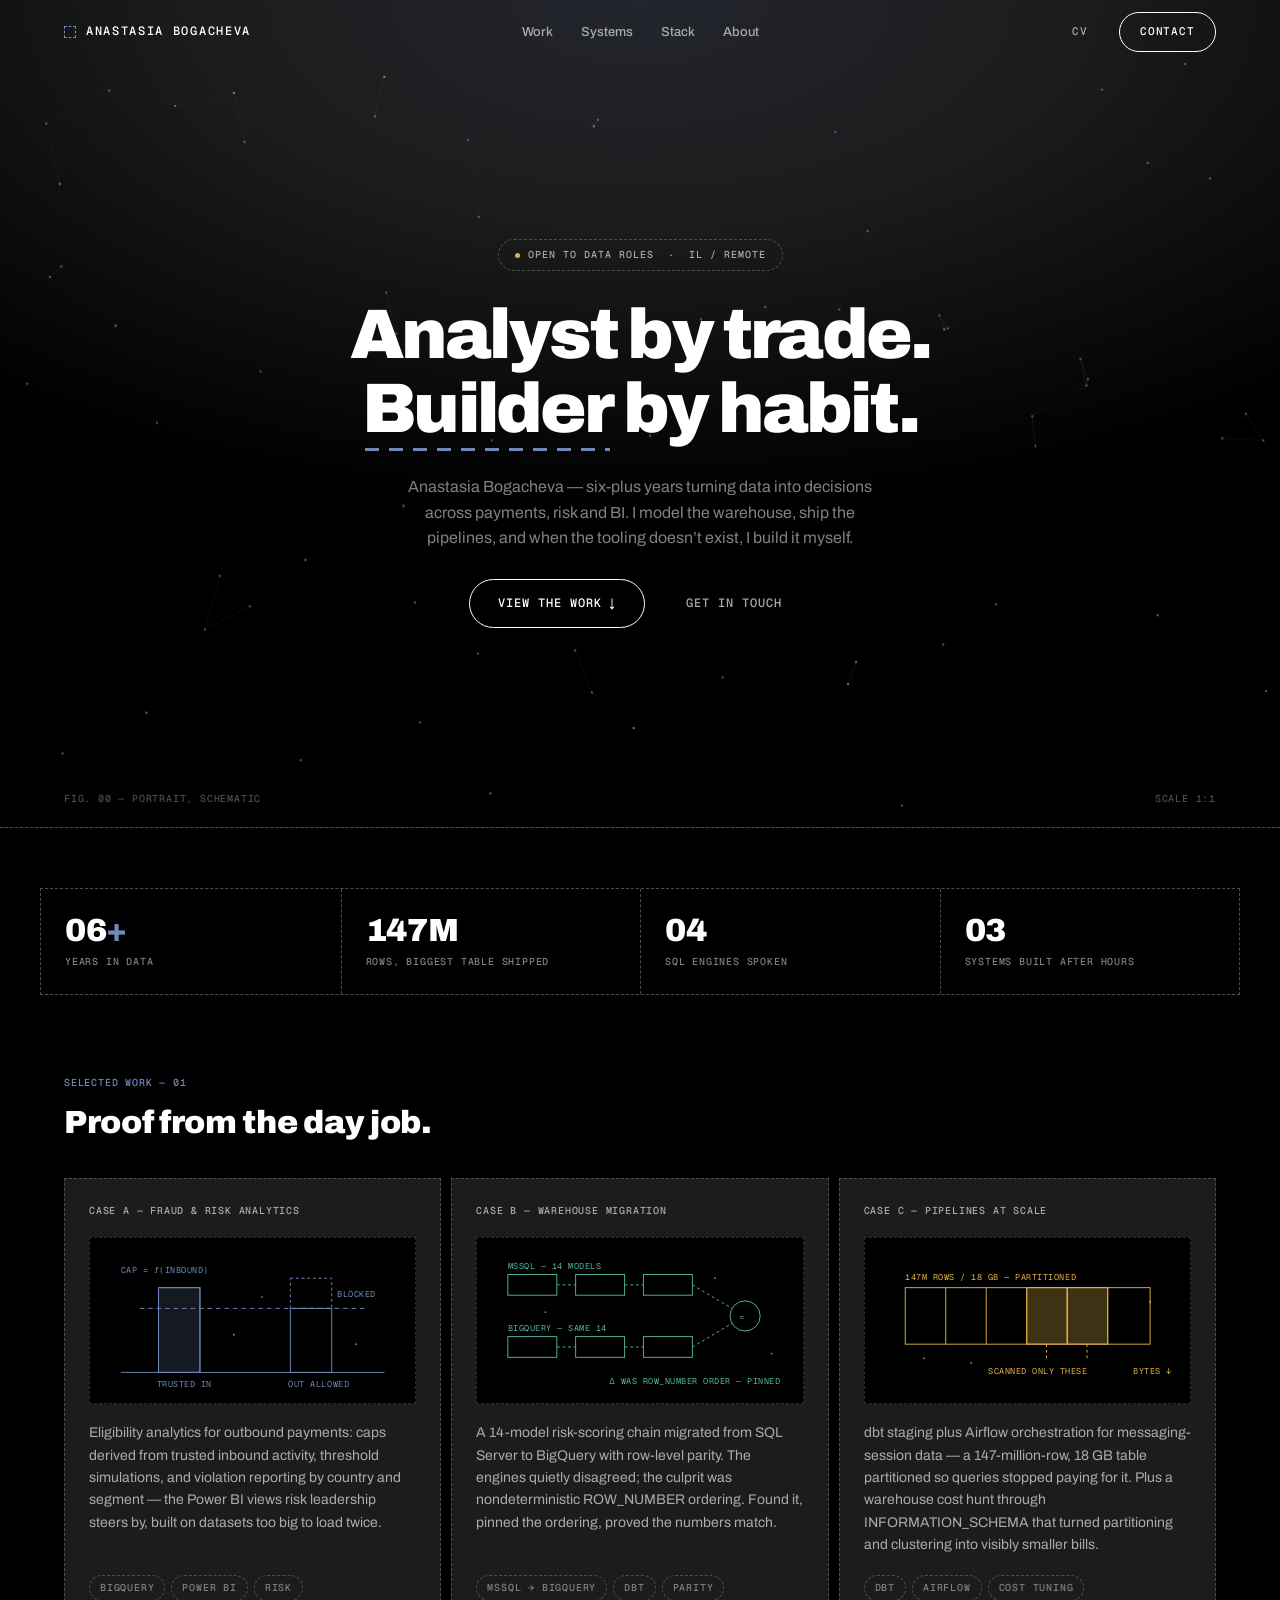
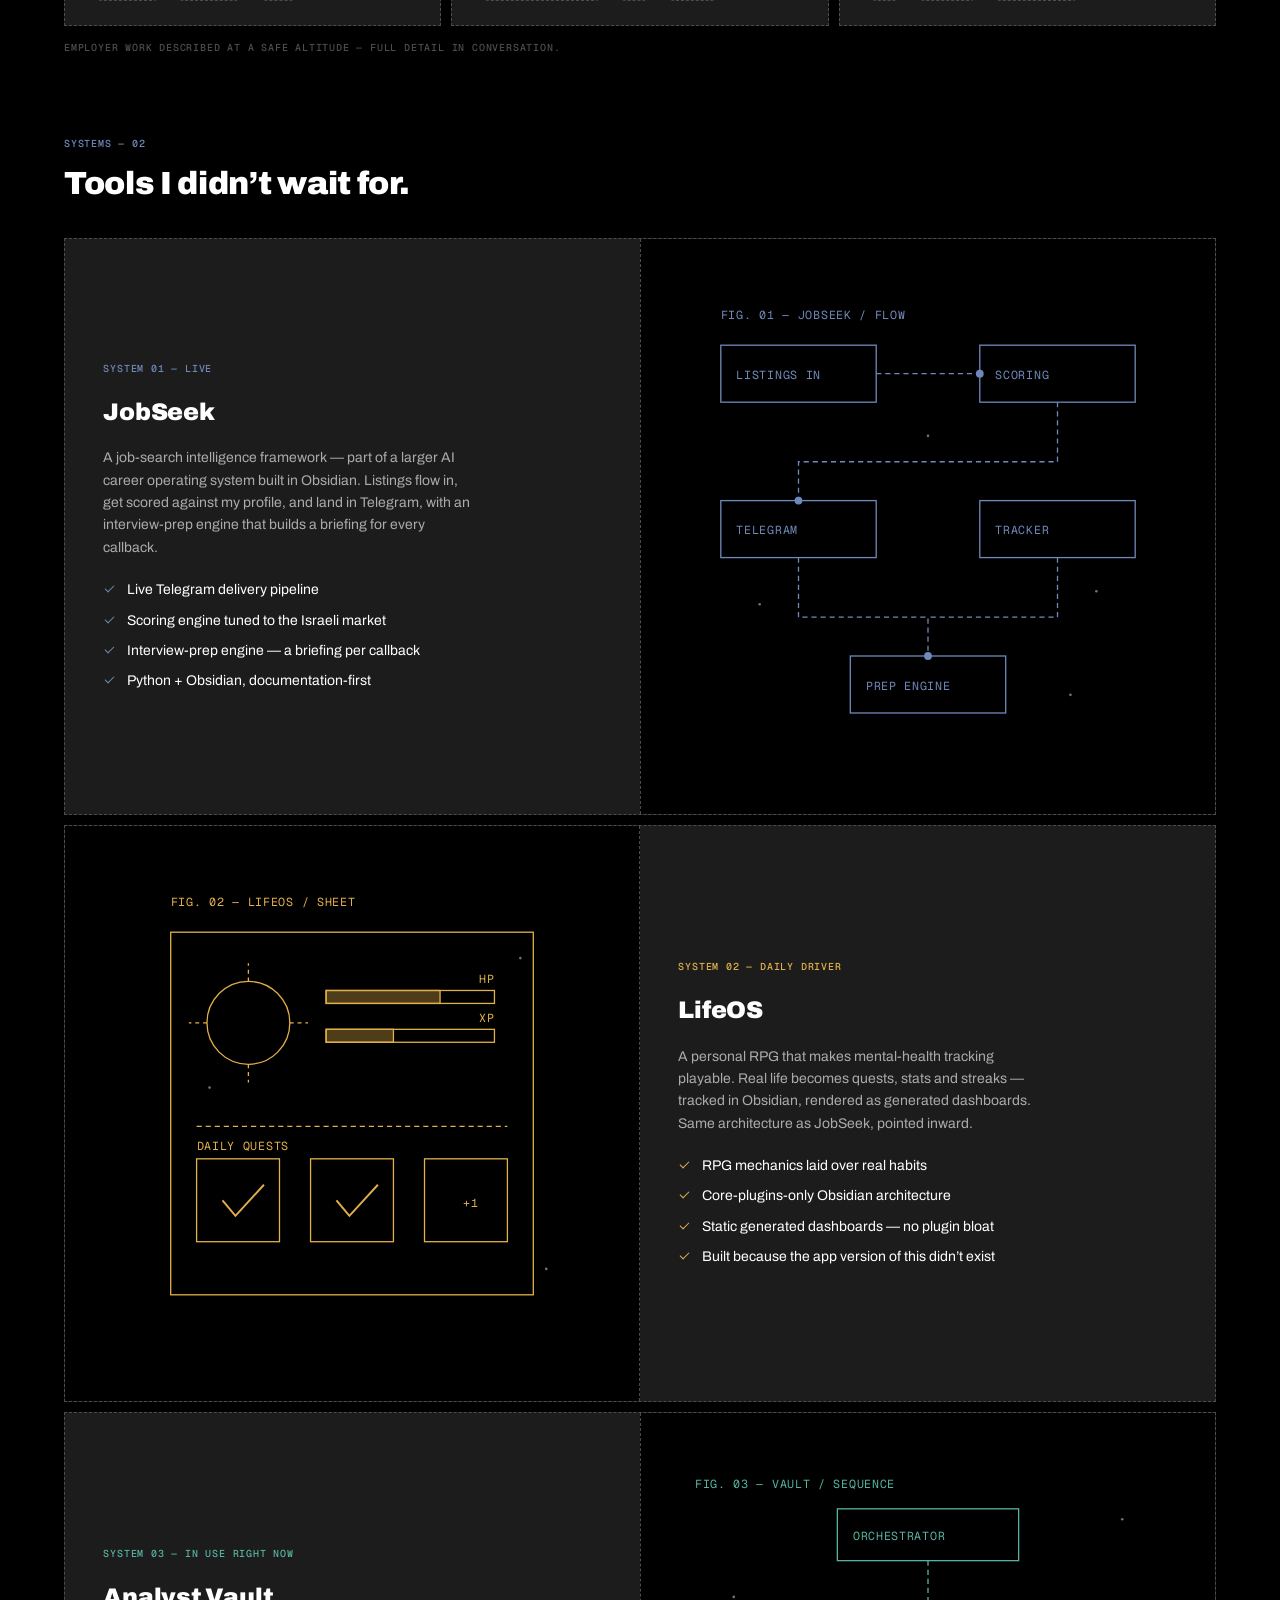
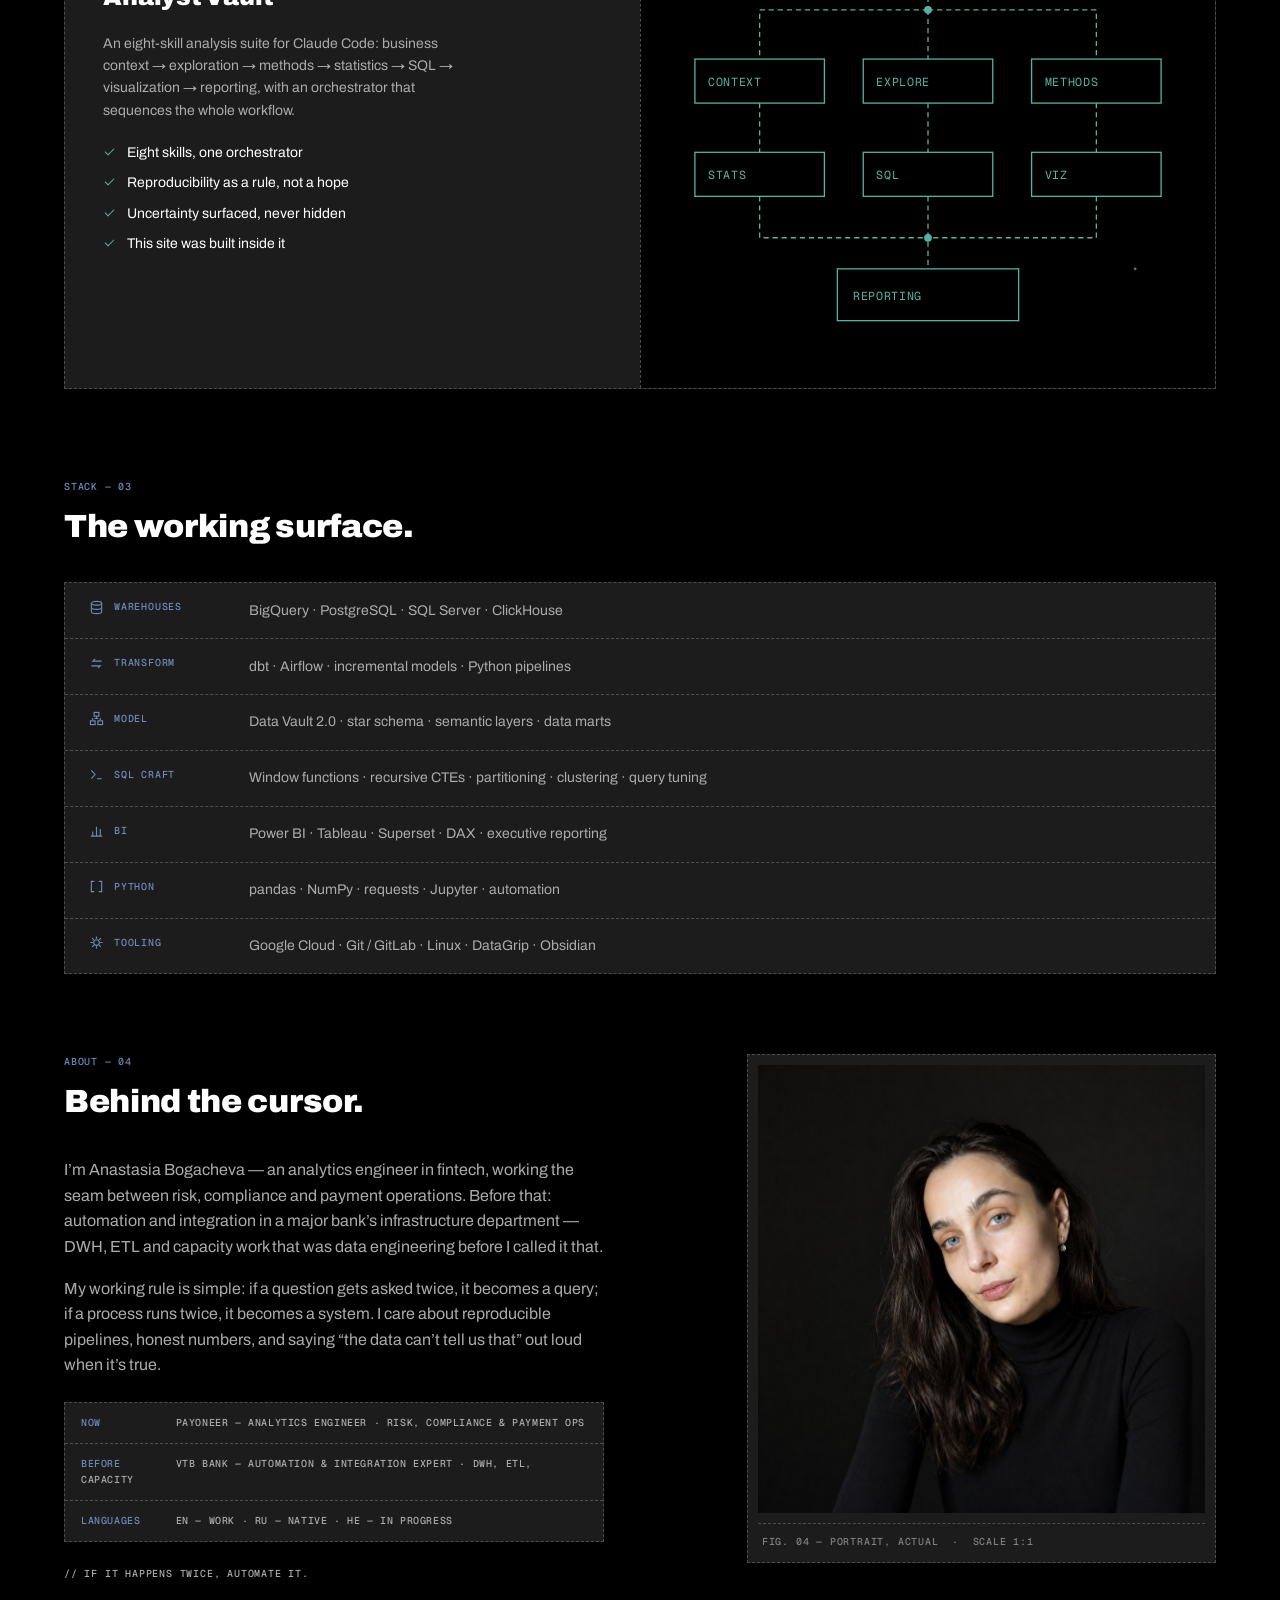
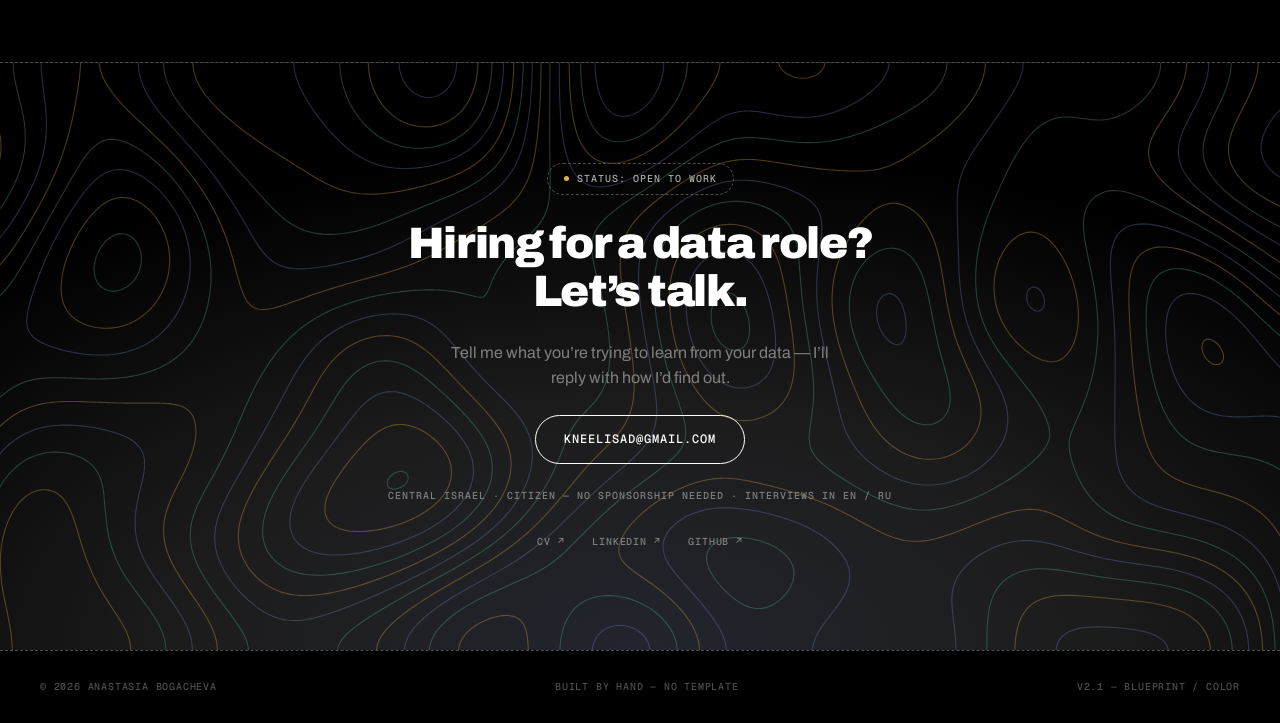
==== index.html @ dae63e15 "Personal brand site v2.1 — blueprint/color design, CV page, generated art Static HTML/CSS/JS. Index-" ====
<!DOCTYPE html>
<html lang="en">
<head>
  <!--
    Personal brand site — Anastasia Bogacheva, Analytics Engineer & Builder. v1.1
    Design language: "Index" blueprint style (styles.refero.design 7f8c0c07):
    near-black surfaces, 1px dashed containment borders, weight-900 display
    type, monospace micro-labels, single periwinkle accent (#7089ba).
    Stack: static HTML + styles.css + script.js. No build step, no dependencies.
    v1.1: real professional record (Payoneer / VTB), three real case studies,
    portrait in About, live LinkedIn + GitHub links.
  -->
  <meta charset="UTF-8">
  <meta name="viewport" content="width=device-width, initial-scale=1.0">
  <title>Anastasia Bogacheva — Analytics Engineer &amp; Builder</title>
  <meta name="description" content="Analytics engineer with 6+ years across payments, risk and BI. BigQuery, dbt, Airflow, Power BI — and the self-built tools: JobSeek, LifeOS, Analyst Vault.">
  <meta property="og:title" content="Anastasia Bogacheva — Analytics Engineer & Builder">
  <meta property="og:description" content="Analyst by trade. Builder by habit. Six-plus years turning data into decisions across payments, risk and BI.">
  <meta property="og:type" content="website">
  <!-- Favicon: periwinkle annotation square, inline so the site stays a single folder -->
  <link rel="icon" href="data:image/svg+xml,%3Csvg xmlns='http://www.w3.org/2000/svg' viewBox='0 0 32 32'%3E%3Crect width='32' height='32' fill='%23000'/%3E%3Crect x='8' y='8' width='16' height='16' fill='none' stroke='%237089ba' stroke-width='2' stroke-dasharray='3 2'/%3E%3C/svg%3E">
  <!-- Type: Archivo (variable, up to 900 — stands in for Raveo) + Geist Mono for micro-labels -->
  <link rel="preconnect" href="https://fonts.googleapis.com">
  <link rel="preconnect" href="https://fonts.gstatic.com" crossorigin>
  <link href="https://fonts.googleapis.com/css2?family=Archivo:ital,wght@0,100..900;1,100..900&family=Geist+Mono:wght@400;500&display=swap" rel="stylesheet">
  <link rel="stylesheet" href="styles.css">
</head>
<body>

  <!-- ============ NAV — transparent over hero, solid black on scroll ============ -->
  <header class="nav" id="nav">
    <div class="nav__inner">
      <a class="nav__logo" href="#top">
        <span class="nav__logo-mark" aria-hidden="true"></span>
        ANASTASIA&nbsp;BOGACHEVA
      </a>
      <nav class="nav__links" aria-label="Sections">
        <a href="#work">Work</a>
        <a href="#systems">Systems</a>
        <a href="#stack">Stack</a>
        <a href="#about">About</a>
      </nav>
      <div class="nav__actions">
        <a class="btn btn--ghost" href="cv.html">CV</a>
        <a class="btn btn--outline" href="#contact">Contact</a>
      </div>
    </div>
  </header>

  <main id="top">

    <!-- ============ HERO — carbon surface, radial fade, centered stack ============ -->
    <section class="hero">
      <!-- live data-constellation background (script.js); decorative only -->
      <canvas class="hero__canvas" id="hero-canvas" aria-hidden="true"></canvas>
      <div class="hero__inner reveal">
        <span class="chip">
          <span class="chip__dot" aria-hidden="true"></span>
          OPEN TO DATA ROLES&nbsp;&nbsp;·&nbsp;&nbsp;IL / REMOTE
        </span>
        <h1 class="hero__title">Analyst by trade.<br><span class="u-annotate">Builder</span> by&nbsp;habit.</h1>
        <p class="hero__sub">
          Anastasia Bogacheva — six-plus years turning data into decisions
          across payments, risk and BI. I model the warehouse, ship the
          pipelines, and when the tooling doesn&rsquo;t exist, I build it myself.
        </p>
        <div class="hero__cta">
          <a class="btn btn--outline btn--lg" href="#work">View the work<span class="btn__arrow" aria-hidden="true">↓</span></a>
          <a class="btn btn--ghost btn--lg" href="mailto:kneelisad@gmail.com">Get in touch</a>
        </div>
      </div>
      <!-- annotation coordinates, pure decoration; pairs with FIG. 04 in About -->
      <div class="hero__coords mono" aria-hidden="true">
        <span>FIG. 00 — PORTRAIT, SCHEMATIC</span>
        <span>SCALE 1:1</span>
      </div>
    </section>

    <!-- ============ METRICS STRIP — four dashed cells, all real numbers ============ -->
    <section class="metrics dashed-box reveal" aria-label="Key numbers">
      <div class="metrics__cell">
        <span class="metrics__num">06<span class="metrics__plus">+</span></span>
        <span class="metrics__label mono">YEARS IN DATA</span>
      </div>
      <div class="metrics__cell">
        <span class="metrics__num">147M</span>
        <span class="metrics__label mono">ROWS, BIGGEST TABLE SHIPPED</span>
      </div>
      <div class="metrics__cell">
        <span class="metrics__num">04</span>
        <span class="metrics__label mono">SQL ENGINES SPOKEN</span>
      </div>
      <div class="metrics__cell">
        <span class="metrics__num">03</span>
        <span class="metrics__label mono">SYSTEMS BUILT AFTER HOURS</span>
      </div>
    </section>

    <!-- ============ WORK — three real case studies, safe altitude ============ -->
    <section class="section" id="work">
      <div class="section__head reveal">
        <span class="mono section__index">SELECTED WORK — 01</span>
        <h2 class="section__title">Proof from the day&nbsp;job.</h2>
      </div>

      <div class="cases">
        <article class="case dashed-box reveal">
          <span class="mono case__tag">CASE A — FRAUD &amp; RISK ANALYTICS</span>
          <!-- Schematic: outbound cap derived from trusted inbound volume -->
          <svg class="case__fig" viewBox="0 0 320 150" role="img" aria-label="Eligibility cap schematic">
            <g fill="none" stroke="currentColor" stroke-width="1">
              <line x1="20" y1="130" x2="300" y2="130"/>
              <rect x="60"  y="40" width="44" height="90"/>
              <rect x="60"  y="40" width="44" height="90" fill="currentColor" fill-opacity="0.18"/>
              <rect x="200" y="62" width="44" height="68"/>
              <rect x="200" y="30" width="44" height="32" stroke-dasharray="3 3"/>
              <line x1="40" y1="62" x2="280" y2="62" stroke-dasharray="5 4"/>
            </g>
            <g class="mono-svg" fill="currentColor">
              <text x="58"  y="145">TRUSTED IN</text>
              <text x="198" y="145">OUT ALLOWED</text>
              <text x="250" y="50">BLOCKED</text>
              <text x="20"  y="24">CAP = ƒ(INBOUND)</text>
            </g>
            <g fill="#ffffff" opacity="0.5">
              <circle cx="140" cy="90" r="1"/><circle cx="170" cy="50" r="1"/><circle cx="270" cy="100" r="1"/>
            </g>
          </svg>
          <p class="case__body">
            Eligibility analytics for outbound payments: caps derived from
            trusted inbound activity, threshold simulations, and violation
            reporting by country and segment — the Power BI views risk
            leadership steers by, built on datasets too big to load twice.
          </p>
          <div class="tags mono">
            <span>BIGQUERY</span><span>POWER BI</span><span>RISK</span>
          </div>
        </article>

        <article class="case dashed-box reveal accent-teal">
          <span class="mono case__tag">CASE B — WAREHOUSE MIGRATION</span>
          <!-- Schematic: two engines, same chain, one row-order divergence -->
          <svg class="case__fig" viewBox="0 0 320 150" role="img" aria-label="Migration parity schematic">
            <g fill="none" stroke="currentColor" stroke-width="1">
              <rect x="20"  y="26" width="52" height="22"/>
              <rect x="92"  y="26" width="52" height="22"/>
              <rect x="164" y="26" width="52" height="22"/>
              <rect x="20"  y="92" width="52" height="22"/>
              <rect x="92"  y="92" width="52" height="22"/>
              <rect x="164" y="92" width="52" height="22"/>
              <line x1="72"  y1="37"  x2="92"  y2="37"  stroke-dasharray="3 3"/>
              <line x1="144" y1="37"  x2="164" y2="37"  stroke-dasharray="3 3"/>
              <line x1="72"  y1="103" x2="92"  y2="103" stroke-dasharray="3 3"/>
              <line x1="144" y1="103" x2="164" y2="103" stroke-dasharray="3 3"/>
              <circle cx="272" cy="70" r="16"/>
              <line x1="216" y1="37"  x2="258" y2="62" stroke-dasharray="3 3"/>
              <line x1="216" y1="103" x2="258" y2="78" stroke-dasharray="3 3"/>
            </g>
            <g class="mono-svg" fill="currentColor">
              <text x="20"  y="20">MSSQL — 14 MODELS</text>
              <text x="20"  y="86">BIGQUERY — SAME 14</text>
              <text x="266" y="74">=</text>
              <text x="128" y="142">Δ WAS ROW_NUMBER ORDER — PINNED</text>
            </g>
            <g fill="#ffffff" opacity="0.5">
              <circle cx="240" cy="30" r="1"/><circle cx="300" cy="110" r="1"/><circle cx="60" cy="66" r="1"/>
            </g>
          </svg>
          <p class="case__body">
            A 14-model risk-scoring chain migrated from SQL Server to BigQuery
            with row-level parity. The engines quietly disagreed; the culprit
            was nondeterministic ROW_NUMBER ordering. Found it, pinned the
            ordering, proved the numbers match.
          </p>
          <div class="tags mono">
            <span>MSSQL → BIGQUERY</span><span>DBT</span><span>PARITY</span>
          </div>
        </article>

        <article class="case dashed-box reveal accent-amber">
          <span class="mono case__tag">CASE C — PIPELINES AT SCALE</span>
          <!-- Schematic: partitioned table, only two partitions scanned -->
          <svg class="case__fig" viewBox="0 0 320 150" role="img" aria-label="Partition pruning schematic">
            <g fill="none" stroke="currentColor" stroke-width="1">
              <rect x="30" y="40" width="260" height="60"/>
              <line x1="73"  y1="40" x2="73"  y2="100"/>
              <line x1="116" y1="40" x2="116" y2="100"/>
              <line x1="159" y1="40" x2="159" y2="100"/>
              <line x1="202" y1="40" x2="202" y2="100"/>
              <line x1="245" y1="40" x2="245" y2="100"/>
              <rect x="159" y="40" width="43" height="60" fill="currentColor" fill-opacity="0.28"/>
              <rect x="202" y="40" width="43" height="60" fill="currentColor" fill-opacity="0.28"/>
              <line x1="180" y1="100" x2="180" y2="118" stroke-dasharray="3 3"/>
              <line x1="223" y1="100" x2="223" y2="118" stroke-dasharray="3 3"/>
            </g>
            <g class="mono-svg" fill="currentColor">
              <text x="30"  y="32">147M ROWS / 18 GB — PARTITIONED</text>
              <text x="118" y="132">SCANNED ONLY THESE</text>
              <text x="272" y="132">BYTES ↓</text>
            </g>
            <g fill="#ffffff" opacity="0.5">
              <circle cx="50" cy="115" r="1"/><circle cx="290" cy="55" r="1"/><circle cx="100" cy="120" r="1"/>
            </g>
          </svg>
          <p class="case__body">
            dbt staging plus Airflow orchestration for messaging-session data —
            a 147-million-row, 18&nbsp;GB table partitioned so queries stopped
            paying for it. Plus a warehouse cost hunt through
            INFORMATION_SCHEMA that turned partitioning and clustering into
            visibly smaller bills.
          </p>
          <div class="tags mono">
            <span>DBT</span><span>AIRFLOW</span><span>COST TUNING</span>
          </div>
        </article>
      </div>

      <p class="mono section__footnote reveal">EMPLOYER WORK DESCRIBED AT A SAFE ALTITUDE — FULL DETAIL IN CONVERSATION.</p>
    </section>

    <!-- ============ SYSTEMS — the three self-built tools, split panels ============ -->
    <section class="section" id="systems">
      <div class="section__head reveal">
        <span class="mono section__index">SYSTEMS — 02</span>
        <h2 class="section__title">Tools I didn&rsquo;t wait&nbsp;for.</h2>
      </div>

      <!-- SYSTEM 01 — JobSeek -->
      <article class="panel dashed-box reveal">
        <div class="panel__text">
          <span class="mono panel__tag">SYSTEM 01 — LIVE</span>
          <h3 class="panel__title">JobSeek</h3>
          <p class="panel__body">
            A job-search intelligence framework — part of a larger AI career
            operating system built in Obsidian. Listings flow in, get scored
            against my profile, and land in Telegram, with an interview-prep
            engine that builds a briefing for every callback.
          </p>
          <ul class="checks">
            <li>Live Telegram delivery pipeline</li>
            <li>Scoring engine tuned to the Israeli market</li>
            <li>Interview-prep engine — a briefing per callback</li>
            <li>Python + Obsidian, documentation-first</li>
          </ul>
        </div>
        <div class="panel__fig">
          <!-- Schematic: intake → score → telegram → prep pipeline -->
          <svg viewBox="0 0 400 400" role="img" aria-label="JobSeek pipeline schematic">
            <g fill="none" stroke="currentColor" stroke-width="1">
              <rect x="40"  y="60"  width="120" height="44"/>
              <rect x="240" y="60"  width="120" height="44"/>
              <rect x="40"  y="180" width="120" height="44"/>
              <rect x="240" y="180" width="120" height="44"/>
              <rect x="140" y="300" width="120" height="44"/>
              <path d="M160 82 H240" stroke-dasharray="4 3"/>
              <path d="M300 104 V150 H100 V180" stroke-dasharray="4 3"/>
              <path d="M100 224 V270 H200 V300" stroke-dasharray="4 3"/>
              <path d="M300 224 V270 H200" stroke-dasharray="4 3"/>
              <circle cx="240" cy="82"  r="2.5" fill="currentColor"/>
              <circle cx="100" cy="180" r="2.5" fill="currentColor"/>
              <circle cx="200" cy="300" r="2.5" fill="currentColor"/>
            </g>
            <g class="mono-svg" fill="currentColor">
              <text x="52"  y="86">LISTINGS IN</text>
              <text x="252" y="86">SCORING</text>
              <text x="52"  y="206">TELEGRAM</text>
              <text x="252" y="206">TRACKER</text>
              <text x="152" y="326">PREP ENGINE</text>
              <text x="40"  y="40">FIG. 01 — JOBSEEK / FLOW</text>
            </g>
            <g fill="#ffffff" opacity="0.45">
              <circle cx="200" cy="130" r="1"/><circle cx="330" cy="250" r="1"/>
              <circle cx="70"  cy="260" r="1"/><circle cx="310" cy="330" r="1"/>
            </g>
          </svg>
        </div>
      </article>

      <!-- SYSTEM 02 — LifeOS (figure on the left on desktop) -->
      <article class="panel panel--flip dashed-box reveal accent-amber">
        <div class="panel__text">
          <span class="mono panel__tag">SYSTEM 02 — DAILY DRIVER</span>
          <h3 class="panel__title">LifeOS</h3>
          <p class="panel__body">
            A personal RPG that makes mental-health tracking playable. Real life
            becomes quests, stats and streaks — tracked in Obsidian, rendered as
            generated dashboards. Same architecture as JobSeek, pointed inward.
          </p>
          <ul class="checks">
            <li>RPG mechanics laid over real habits</li>
            <li>Core-plugins-only Obsidian architecture</li>
            <li>Static generated dashboards — no plugin bloat</li>
            <li>Built because the app version of this didn&rsquo;t exist</li>
          </ul>
        </div>
        <div class="panel__fig">
          <!-- Schematic: character sheet with stat bars -->
          <svg viewBox="0 0 400 400" role="img" aria-label="LifeOS character sheet schematic">
            <g fill="none" stroke="currentColor" stroke-width="1">
              <rect x="60" y="60" width="280" height="280"/>
              <circle cx="120" cy="130" r="32"/>
              <path d="M120 98 v-14 M120 162 v14 M88 130 h-14 M152 130 h14" stroke-dasharray="3 3"/>
              <rect x="180" y="105" width="130" height="10"/>
              <rect x="180" y="105" width="88"  height="10" fill="currentColor" fill-opacity="0.35"/>
              <rect x="180" y="135" width="130" height="10"/>
              <rect x="180" y="135" width="52"  height="10" fill="currentColor" fill-opacity="0.35"/>
              <line x1="80"  y1="210" x2="320" y2="210" stroke-dasharray="4 3"/>
              <rect x="80"  y="235" width="64" height="64"/>
              <rect x="168" y="235" width="64" height="64"/>
              <rect x="256" y="235" width="64" height="64"/>
              <path d="M100 267 l10 12 l22 -24" stroke-width="1.5"/>
              <path d="M188 267 l10 12 l22 -24" stroke-width="1.5"/>
            </g>
            <g class="mono-svg" fill="currentColor">
              <text x="310" y="99"  text-anchor="end">HP</text>
              <text x="310" y="129" text-anchor="end">XP</text>
              <text x="80"  y="228">DAILY QUESTS</text>
              <text x="60"  y="40">FIG. 02 — LIFEOS / SHEET</text>
              <text x="286" y="272">+1</text>
            </g>
            <g fill="#ffffff" opacity="0.45">
              <circle cx="330" cy="80" r="1"/><circle cx="90" cy="180" r="1"/><circle cx="350" cy="320" r="1"/>
            </g>
          </svg>
        </div>
      </article>

      <!-- SYSTEM 03 — Analyst Vault -->
      <article class="panel dashed-box reveal accent-teal">
        <div class="panel__text">
          <span class="mono panel__tag">SYSTEM 03 — IN USE RIGHT NOW</span>
          <h3 class="panel__title">Analyst Vault</h3>
          <p class="panel__body">
            An eight-skill analysis suite for Claude Code: business context →
            exploration → methods → statistics → SQL → visualization → reporting,
            with an orchestrator that sequences the whole workflow.
          </p>
          <ul class="checks">
            <li>Eight skills, one orchestrator</li>
            <li>Reproducibility as a rule, not a hope</li>
            <li>Uncertainty surfaced, never hidden</li>
            <li>This site was built inside it</li>
          </ul>
        </div>
        <div class="panel__fig">
          <!-- Schematic: orchestrator fanning out to skill nodes -->
          <svg viewBox="0 0 400 400" role="img" aria-label="Analyst Vault orchestration schematic">
            <g fill="none" stroke="currentColor" stroke-width="1">
              <rect x="130" y="52" width="140" height="40"/>
              <path d="M200 92 V130" stroke-dasharray="4 3"/>
              <path d="M200 130 H70  V168" stroke-dasharray="4 3"/>
              <path d="M200 130 H330 V168" stroke-dasharray="4 3"/>
              <path d="M200 130 V168" stroke-dasharray="4 3"/>
              <rect x="20"  y="168" width="100" height="34"/>
              <rect x="150" y="168" width="100" height="34"/>
              <rect x="280" y="168" width="100" height="34"/>
              <path d="M70 202 V240 M200 202 V240 M330 202 V240" stroke-dasharray="4 3"/>
              <rect x="20"  y="240" width="100" height="34"/>
              <rect x="150" y="240" width="100" height="34"/>
              <rect x="280" y="240" width="100" height="34"/>
              <path d="M70 274 V306 H200 M330 274 V306 H200 M200 274 V330" stroke-dasharray="4 3"/>
              <rect x="130" y="330" width="140" height="40"/>
              <circle cx="200" cy="130" r="2.5" fill="currentColor"/>
              <circle cx="200" cy="306" r="2.5" fill="currentColor"/>
            </g>
            <g class="mono-svg" fill="currentColor">
              <text x="142" y="76">ORCHESTRATOR</text>
              <text x="30"  y="189">CONTEXT</text>
              <text x="160" y="189">EXPLORE</text>
              <text x="290" y="189">METHODS</text>
              <text x="30"  y="261">STATS</text>
              <text x="160" y="261">SQL</text>
              <text x="290" y="261">VIZ</text>
              <text x="142" y="354">REPORTING</text>
              <text x="20"  y="36">FIG. 03 — VAULT / SEQUENCE</text>
            </g>
            <g fill="#ffffff" opacity="0.45">
              <circle cx="350" cy="60" r="1"/><circle cx="50" cy="120" r="1"/><circle cx="360" cy="330" r="1"/>
            </g>
          </svg>
        </div>
      </article>
    </section>

    <!-- ============ STACK — dense dashed-divider list, the real toolkit ============ -->
    <section class="section" id="stack">
      <div class="section__head reveal">
        <span class="mono section__index">STACK — 03</span>
        <h2 class="section__title">The working&nbsp;surface.</h2>
      </div>
      <div class="stack dashed-box reveal">
        <div class="stack__row">
          <span class="mono stack__key"><svg viewBox="0 0 16 16" fill="none" stroke-width="1.2" aria-hidden="true"><ellipse cx="8" cy="3.5" rx="5.5" ry="2"/><path d="M2.5 3.5v9c0 1.1 2.5 2 5.5 2s5.5-.9 5.5-2v-9"/><path d="M2.5 8c0 1.1 2.5 2 5.5 2s5.5-.9 5.5-2"/></svg>WAREHOUSES</span>
          <span class="stack__val">BigQuery · PostgreSQL · SQL Server · ClickHouse</span>
        </div>
        <div class="stack__row">
          <span class="mono stack__key"><svg viewBox="0 0 16 16" fill="none" stroke-width="1.2" aria-hidden="true"><path d="M13.5 5.5H4l2.5-2.5M2.5 10.5H12L9.5 13"/></svg>TRANSFORM</span>
          <span class="stack__val">dbt · Airflow · incremental models · Python pipelines</span>
        </div>
        <div class="stack__row">
          <span class="mono stack__key"><svg viewBox="0 0 16 16" fill="none" stroke-width="1.2" aria-hidden="true"><rect x="5.5" y="1.5" width="5" height="4"/><rect x="1.5" y="10.5" width="5" height="4"/><rect x="9.5" y="10.5" width="5" height="4"/><path d="M8 5.5V8M8 8H4v2.5M8 8h4v2.5" stroke-dasharray="2 1.6"/></svg>MODEL</span>
          <span class="stack__val">Data Vault 2.0 · star schema · semantic layers · data marts</span>
        </div>
        <div class="stack__row">
          <span class="mono stack__key"><svg viewBox="0 0 16 16" fill="none" stroke-width="1.2" aria-hidden="true"><path d="M2.5 3.5l4 4.5-4 4.5M8.5 12.5h5"/></svg>SQL CRAFT</span>
          <span class="stack__val">Window functions · recursive CTEs · partitioning · clustering · query tuning</span>
        </div>
        <div class="stack__row">
          <span class="mono stack__key"><svg viewBox="0 0 16 16" fill="none" stroke-width="1.2" aria-hidden="true"><path d="M2 14h12M4 14V9M8 14V4M12 14V6.5"/></svg>BI</span>
          <span class="stack__val">Power BI · Tableau · Superset · DAX · executive reporting</span>
        </div>
        <div class="stack__row">
          <span class="mono stack__key"><svg viewBox="0 0 16 16" fill="none" stroke-width="1.2" aria-hidden="true"><path d="M5.5 2.5h-3v11h3M10.5 2.5h3v11h-3"/></svg>PYTHON</span>
          <span class="stack__val">pandas · NumPy · requests · Jupyter · automation</span>
        </div>
        <div class="stack__row">
          <span class="mono stack__key"><svg viewBox="0 0 16 16" fill="none" stroke-width="1.2" aria-hidden="true"><circle cx="8" cy="8" r="3"/><path d="M8 1.5V4M8 12v2.5M1.5 8H4M12 8h2.5M3.4 3.4l1.8 1.8M10.8 10.8l1.8 1.8M12.6 3.4l-1.8 1.8M5.2 10.8l-1.8 1.8"/></svg>TOOLING</span>
          <span class="stack__val">Google Cloud · Git / GitLab · Linux · DataGrip · Obsidian</span>
        </div>
      </div>
    </section>

    <!-- ============ ABOUT — story left, portrait right ============ -->
    <section class="section" id="about">
      <div class="about">
        <div class="about__main">
          <div class="section__head reveal">
            <span class="mono section__index">ABOUT — 04</span>
            <h2 class="section__title">Behind the&nbsp;cursor.</h2>
          </div>
          <div class="about__text reveal">
            <p>
              I&rsquo;m Anastasia Bogacheva — an analytics engineer in fintech,
              working the seam between risk, compliance and payment operations.
              Before that: automation and integration in a major bank&rsquo;s
              infrastructure department — DWH, ETL and capacity work that was
              data engineering before I called it that.
            </p>
            <p>
              My working rule is simple: if a question gets asked twice, it
              becomes a query; if a process runs twice, it becomes a system.
              I care about reproducible pipelines, honest numbers, and saying
              &ldquo;the data can&rsquo;t tell us that&rdquo; out loud when
              it&rsquo;s true.
            </p>
            <div class="track dashed-box">
              <div class="track__row mono"><span class="track__key">NOW</span> PAYONEER — ANALYTICS ENGINEER · RISK, COMPLIANCE &amp; PAYMENT OPS</div>
              <div class="track__row mono"><span class="track__key">BEFORE</span> VTB BANK — AUTOMATION &amp; INTEGRATION EXPERT · DWH, ETL, CAPACITY</div>
              <div class="track__row mono"><span class="track__key">LANGUAGES</span> EN — WORK · RU — NATIVE · HE — IN PROGRESS</div>
            </div>
            <p class="about__note mono">// IF IT HAPPENS TWICE, AUTOMATE IT.</p>
          </div>
        </div>
        <figure class="portrait dashed-box reveal">
          <img class="portrait__img" src="assets/portrait.jpg" alt="Anastasia Bogacheva — portrait" width="900" height="900" loading="lazy">
          <figcaption class="mono">FIG. 04 — PORTRAIT, ACTUAL&nbsp;&nbsp;·&nbsp;&nbsp;SCALE 1:1</figcaption>
        </figure>
      </div>
    </section>

    <!-- ============ CONTACT — carbon banner ============ -->
    <section class="contact" id="contact">
      <div class="contact__inner reveal">
        <span class="chip">
          <span class="chip__dot" aria-hidden="true"></span>
          STATUS: OPEN TO WORK
        </span>
        <h2 class="contact__title">Hiring for a data role?<br>Let&rsquo;s talk.</h2>
        <p class="contact__sub">
          Tell me what you&rsquo;re trying to learn from your data —
          I&rsquo;ll reply with how I&rsquo;d find out.
        </p>
        <a class="btn btn--outline btn--lg" href="mailto:kneelisad@gmail.com">kneelisad@gmail.com</a>
        <p class="contact__meta mono">CENTRAL ISRAEL · CITIZEN — NO SPONSORSHIP NEEDED · INTERVIEWS IN EN / RU</p>
        <div class="contact__links mono">
          <a href="cv.html">CV&nbsp;↗</a>
          <a href="https://www.linkedin.com/in/aanastasia-bogacheva/" target="_blank" rel="noopener">LINKEDIN&nbsp;↗</a>
          <a href="https://github.com/Aaaanastasia" target="_blank" rel="noopener">GITHUB&nbsp;↗</a>
        </div>
      </div>
    </section>

  </main>

  <!-- ============ FOOTER ============ -->
  <footer class="footer">
    <div class="footer__inner mono">
      <span>© <span id="year">2026</span> ANASTASIA BOGACHEVA</span>
      <span class="footer__mid">BUILT BY HAND — NO TEMPLATE</span>
      <span>V2.1 — BLUEPRINT / COLOR</span>
    </div>
  </footer>

  <script src="script.js"></script>
</body>
</html>
---- styles.css ----
/* =============================================================
   Anastasia — personal brand site
   Design language: "Index" blueprint style.
   Surfaces: void #000 → carbon #1c1c1c → steel greys. No shadows,
   no glows — depth comes from the surface stack and 1px dashed
   containment borders. Single chromatic accent: periwinkle #7089ba,
   rationed to annotation roles (figures, checks, notes) only.
   Type: Archivo variable (display w900, -0.04em) + Geist Mono
   (uppercase micro-labels, +0.02em).
   ============================================================= */

/* ---------- tokens ---------- */
:root {
  --void:     #000000;  /* page background, deepest layer            */
  --carbon:   #1c1c1c;  /* elevated surfaces (hero, cards, contact)  */
  --graphite: #4d4d4d;  /* dashed borders, dividers                  */
  --steel:    #808080;  /* secondary text, muted labels              */
  --ash:      #ababab;  /* helper text, captions                     */
  --paper:    #ffffff;  /* primary text, button borders              */
  --peri:     #7089ba;  /* annotation accent — structure & figures   */
  --amber:    #e2b04a;  /* warm accent — status, LifeOS, Case C      */
  --teal:     #57b3a1;  /* cool accent — Vault, Case B               */

  --sans: "Archivo", system-ui, sans-serif;
  --mono: "Geist Mono", ui-monospace, monospace;

  --max: 1200px;        /* content max-width                         */
  --pad: 24px;          /* card padding                              */
  --gap: 10px;          /* element gap                               */
  --section-gap: 80px;  /* rhythm between blocks                     */

  --dash: 1px dashed var(--graphite);   /* signature containment line */
}

/* ---------- reset & base ---------- */
*, *::before, *::after { box-sizing: border-box; margin: 0; padding: 0; }

html { scroll-behavior: smooth; }

body {
  background: var(--void);
  color: var(--paper);
  font-family: var(--sans);
  font-size: 16px;
  line-height: 1.6;
  -webkit-font-smoothing: antialiased;
  text-rendering: optimizeLegibility;
}

::selection { background: var(--peri); color: var(--void); }

img, svg { display: block; }
a { color: inherit; text-decoration: none; }
ul { list-style: none; }

/* monospace micro-label utility — eyebrows, tags, footers */
.mono {
  font-family: var(--mono);
  font-size: 10px;
  font-weight: 500;
  letter-spacing: 0.08em;
  text-transform: uppercase;
  color: var(--steel);
}

/* mono text inside inline SVG schematics */
.mono-svg text {
  font-family: var(--mono);
  font-size: 9px;
  letter-spacing: 0.06em;
}

/* signature dashed containment box; border warms up slightly on hover */
.dashed-box {
  border: var(--dash);
  transition: border-color .25s ease;
}
.dashed-box:hover { border-color: var(--steel); }

/* anchored sections stop below the fixed nav, not under it */
section[id] { scroll-margin-top: 72px; }

/* dashed periwinkle underline — the one annotation allowed in the hero.
   Drawn with a repeating gradient so the dash rhythm stays chunky and
   deliberate (14px dash / 10px gap) at display sizes. */
.u-annotate { position: relative; }
.u-annotate::after {
  content: "";
  position: absolute;
  left: 0.04em; right: 0.04em;
  bottom: -0.06em;
  height: 3px;
  background: repeating-linear-gradient(90deg,
    var(--peri) 0 14px, transparent 14px 24px);
}

/* ---------- buttons — outlined pill / ghost, wireframe aesthetic ---------- */
.btn {
  display: inline-flex;
  align-items: center;
  gap: 8px;
  font-family: var(--mono);
  font-size: 11px;
  font-weight: 500;
  letter-spacing: 0.08em;
  text-transform: uppercase;
  padding: 10px 20px;
  border-radius: 100px;             /* fully pill per spec */
  border: 1px solid transparent;
  white-space: nowrap;
  transition: background-color .18s ease, color .18s ease, border-color .18s ease;
}
.btn--outline { border-color: var(--paper); color: var(--paper); }
.btn--outline:hover { background: var(--paper); color: var(--void); }
.btn--ghost { color: var(--ash); }
.btn--ghost:hover { color: var(--paper); }
.btn--lg { padding: 14px 28px; font-size: 12px; }
.btn__arrow { font-family: var(--sans); }

/* eyebrow chip — dashed pill, mono uppercase, status dot */
.chip {
  display: inline-flex;
  align-items: center;
  gap: 8px;
  font-family: var(--mono);
  font-size: 10px;
  font-weight: 500;
  letter-spacing: 0.1em;
  text-transform: uppercase;
  color: var(--ash);
  border: 1px dashed var(--graphite);
  border-radius: 100px;
  padding: 7px 16px;
}
.chip__dot {
  width: 5px; height: 5px;
  border-radius: 50%;
  background: var(--amber);            /* live-status warm dot */
  animation: dot-blink 2.4s ease-in-out infinite;
}
@keyframes dot-blink {                 /* flat blink — no glow, per spec */
  50% { opacity: 0.3; }
}

/* ---------- nav ---------- */
.nav {
  position: fixed;
  inset: 0 0 auto 0;
  z-index: 100;
  background: transparent;
  border-bottom: 1px dashed transparent;
  transition: background-color .25s ease, border-color .25s ease;
}
.nav.is-scrolled {
  background: var(--void);
  border-bottom-color: var(--graphite);
}
.nav__inner {
  max-width: var(--max);
  margin: 0 auto;
  padding: 0 24px;
  height: 64px;
  display: grid;
  grid-template-columns: 1fr auto 1fr;
  align-items: center;
}
.nav__logo {
  display: inline-flex;
  align-items: center;
  gap: 10px;
  font-family: var(--mono);
  font-size: 12px;
  font-weight: 500;
  letter-spacing: 0.14em;
}
.nav__logo-mark {
  width: 12px; height: 12px;
  border: 1px dashed var(--peri);   /* tiny annotation square = logo */
}
.nav__links {
  display: flex;
  gap: 28px;
  justify-content: center;
}
.nav__links a {
  font-size: 13px;
  font-weight: 500;
  color: var(--ash);
  transition: color .15s ease;
}
.nav__links a:hover { color: var(--paper); }
.nav__actions {
  display: flex;
  gap: var(--gap);
  justify-content: flex-end;
}

/* ---------- hero ---------- */
.hero {
  position: relative;
  overflow: hidden;
  min-height: 92vh;
  display: flex;
  align-items: center;
  justify-content: center;
  background:
    radial-gradient(ellipse 90% 70% at 50% 0%,
      #23252e 0%, var(--carbon) 38%, var(--void) 88%);  /* faint blue cast */
  border-bottom: var(--dash);
  padding: 140px 24px 100px;
}
/* live data-constellation, drawn by script.js; sits under the content */
.hero__canvas {
  position: absolute;
  inset: 0;
  width: 100%;
  height: 100%;
  z-index: 0;
}
.hero__inner { position: relative; z-index: 1; }
.hero__coords { z-index: 1; }
.hero__inner {
  max-width: 720px;                 /* centered single-column stack */
  display: flex;
  flex-direction: column;
  align-items: center;
  text-align: center;
  gap: 28px;
}
.hero__title {
  font-size: clamp(44px, 7.4vw, 70px);
  font-weight: 900;                 /* architectural weight */
  line-height: 1.05;
  letter-spacing: -0.04em;
}
.hero__sub {
  color: var(--steel);
  max-width: 52ch;
}
.hero__cta { display: flex; gap: 12px; flex-wrap: wrap; justify-content: center; }
.hero__coords {
  position: absolute;
  bottom: 20px; left: 0; right: 0;
  max-width: var(--max);
  margin: 0 auto;
  padding: 0 24px;
  display: flex;
  justify-content: space-between;
  color: var(--graphite);
}

/* ---------- shared section scaffolding ---------- */
.section {
  max-width: var(--max);
  margin: 0 auto;
  padding: var(--section-gap) 24px 0;
}
.section__head { margin-bottom: 36px; }
.section__index {
  display: block;
  color: var(--peri);               /* annotation-colored index label */
  margin-bottom: 14px;
}
.section__title {
  font-size: clamp(26px, 3.4vw, 32px);
  font-weight: 900;
  letter-spacing: -0.01em;
  line-height: 1.15;
}
.section__footnote {
  margin-top: 14px;
  color: var(--graphite);
}

/* ---------- metrics strip ---------- */
.metrics {
  max-width: var(--max);
  margin: calc(var(--section-gap) * 0.75) auto 0;
  display: grid;
  grid-template-columns: repeat(4, 1fr);
}
.metrics__cell {
  padding: var(--pad);
  display: flex;
  flex-direction: column;
  gap: 6px;
}
.metrics__cell + .metrics__cell { border-left: var(--dash); }
.metrics__num {
  font-size: 32px;
  font-weight: 900;
  letter-spacing: -0.01em;
  line-height: 1.1;
}
.metrics__plus { color: var(--peri); }
.metrics__label { color: var(--steel); }

/* between the outer padding of .section and .metrics on small screens */
@media (max-width: 1248px) {
  .metrics { margin-left: 24px; margin-right: 24px; }
}

/* ---------- work cases ---------- */
.cases {
  display: grid;
  grid-template-columns: repeat(3, 1fr);
  gap: var(--gap);
}
.case {
  --accent: var(--peri);            /* each card can carry its own accent */
  background: var(--carbon);
  padding: var(--pad);
  display: flex;
  flex-direction: column;
  gap: 18px;
}
/* accent variants — one hue per card/system, rationed like annotations.
   Compound selectors so they outrank the .case/.panel defaults
   regardless of source order. */
.case.accent-teal,  .panel.accent-teal  { --accent: var(--teal); }
.case.accent-amber, .panel.accent-amber { --accent: var(--amber); }
.case__tag { color: var(--ash); }
.case__fig {
  width: 100%;
  height: auto;
  color: var(--accent);             /* line-art inherits the card accent */
  border: var(--dash);
  border-color: #2e2e2e;
  background: var(--void);
  padding: 12px;
}
.case__body { color: var(--ash); font-size: 14px; }
.tags { display: flex; flex-wrap: wrap; gap: 6px; margin-top: auto; }
.tags span {
  border: 1px dashed var(--graphite);
  border-radius: 100px;
  padding: 4px 10px;
  color: var(--steel);
}

/* ---------- systems split panels ---------- */
.panel {
  --accent: var(--peri);
  display: grid;
  grid-template-columns: 1fr 1fr;
  background: var(--carbon);
  margin-bottom: var(--gap);
}
.panel__text {
  padding: calc(var(--pad) * 1.6);
  display: flex;
  flex-direction: column;
  gap: 16px;
  justify-content: center;
}
.panel__tag { color: var(--accent); }
.panel__title {
  font-size: 24px;
  font-weight: 900;
  letter-spacing: -0.01em;
}
.panel__body { color: var(--ash); font-size: 14px; max-width: 46ch; }
.checks { display: flex; flex-direction: column; gap: 8px; margin-top: 4px; }
.checks li {
  position: relative;
  padding-left: 24px;
  font-size: 14px;
  color: var(--paper);
}
/* accent check mark, drawn not iconed */
.checks li::before {
  content: "";
  position: absolute;
  left: 2px; top: 6px;
  width: 9px; height: 5px;
  border-left: 1.5px solid var(--accent);
  border-bottom: 1.5px solid var(--accent);
  transform: rotate(-45deg);
}
.panel__fig {
  border-left: var(--dash);
  background: var(--void);
  aspect-ratio: 1 / 1;              /* 1:1 illustration square per spec */
  display: flex;
  align-items: center;
  justify-content: center;
  padding: 28px;
  color: var(--accent);
}
.panel__fig svg { width: 100%; height: 100%; }
.panel--flip .panel__fig { order: -1; border-left: none; border-right: var(--dash); }

/* ---------- stack list ---------- */
.stack { background: var(--carbon); }
.stack__row {
  display: grid;
  grid-template-columns: 160px 1fr;
  align-items: baseline;
  padding: 16px var(--pad);
}
.stack__row + .stack__row { border-top: var(--dash); }
.stack__key {
  color: var(--peri);
  display: inline-flex;
  align-items: center;
  gap: 10px;
}
.stack__key svg {
  width: 15px;
  height: 15px;
  flex: none;
  stroke: currentColor;
}
.stack__val { font-size: 14px; color: var(--ash); }

/* ---------- about — story left, portrait right ---------- */
.about {
  display: grid;
  grid-template-columns: 1.15fr 0.85fr;
  gap: 48px;
  align-items: start;
}
.about__text {
  display: flex;
  flex-direction: column;
  gap: 16px;
  max-width: 60ch;
}
.about__text p { color: var(--ash); }
.about__note { color: var(--peri); margin-top: 8px; }

/* career + languages rows, CV-as-schematic */
.track { margin-top: 8px; background: var(--carbon); }
.track__row {
  padding: 12px 16px;
  color: var(--ash);
  letter-spacing: 0.06em;
  line-height: 1.6;
}
.track__row + .track__row { border-top: var(--dash); }
.track__key {
  color: var(--peri);
  display: inline-block;
  min-width: 88px;
}

/* portrait — matted in carbon inside the dashed frame, natural colors */
.portrait {
  background: var(--carbon);
  padding: 10px;
  margin: 0;
}
.portrait__img {
  width: 100%;
  height: auto;
  aspect-ratio: 1 / 1;
  object-fit: cover;
}
.portrait figcaption {
  border-top: var(--dash);
  margin-top: 10px;
  padding: 10px 4px 2px;
  color: var(--steel);
}

/* ---------- contact banner — topographic contour art over the fade ---------- */
.contact {
  margin-top: var(--section-gap);
  border-top: var(--dash);
  border-bottom: var(--dash);
  background:
    url("assets/art-contours.svg") center / cover no-repeat,
    radial-gradient(ellipse 80% 90% at 50% 100%,
      #23252e 0%, var(--carbon) 45%, var(--void) 95%);
  padding: 100px 24px;
}
.contact__inner {
  max-width: 720px;
  margin: 0 auto;
  display: flex;
  flex-direction: column;
  align-items: center;
  text-align: center;
  gap: 24px;
}
.contact__title {
  font-size: clamp(30px, 4.6vw, 44px);
  font-weight: 900;
  letter-spacing: -0.03em;
  line-height: 1.1;
}
.contact__sub { color: var(--steel); max-width: 44ch; }
/* recruiting facts (citizenship, languages) — must stay readable */
.contact__meta { color: var(--steel); letter-spacing: 0.1em; }
.contact__links { display: flex; gap: 28px; margin-top: 6px; }
.contact__links a { color: var(--steel); transition: color .15s ease; }
.contact__links a:hover { color: var(--paper); }

/* ---------- footer ---------- */
.footer { padding: 28px 24px; }
.footer__inner {
  max-width: var(--max);
  margin: 0 auto;
  display: flex;
  justify-content: space-between;
  gap: 12px;
  color: var(--graphite);
}

/* ---------- reveal-on-scroll (subtle, shadow-free) ---------- */
.reveal {
  opacity: 0;
  transform: translateY(14px);
  transition: opacity .55s ease, transform .55s ease;
}
.reveal.in { opacity: 1; transform: none; }

@media (prefers-reduced-motion: reduce) {
  html { scroll-behavior: auto; }
  .reveal { opacity: 1; transform: none; transition: none; }
  .chip__dot { animation: none; }
  .hero__canvas { display: none; }   /* constellation stays off entirely */
}

/* ---------- responsive ---------- */
@media (max-width: 1100px) {
  /* three rich case cards need full width once columns get tight */
  .cases { grid-template-columns: 1fr; }
}

@media (max-width: 900px) {
  .panel { grid-template-columns: 1fr; }
  .panel__fig { border-left: none; border-top: var(--dash); order: 2; }
  .panel--flip .panel__fig { border-right: none; order: 2; }
  .about { grid-template-columns: 1fr; gap: 32px; }
  .portrait { max-width: 440px; }
  .metrics { grid-template-columns: 1fr 1fr; }
  .metrics__cell:nth-child(3) { border-left: none; }
  .metrics__cell:nth-child(n+3) { border-top: var(--dash); }
}

@media (max-width: 760px) {
  .nav__links { display: none; }          /* keep logo + actions only */
  .nav__inner { grid-template-columns: auto 1fr; }
  .nav__actions { grid-column: 2; }
  .hero { min-height: 86vh; }
  .hero__coords { display: none; }
  .panel__text { padding: var(--pad); }
  .contact { padding: 72px 24px; }
  .footer__mid { display: none; }
  /* stack list: label above values — the 160px key column is too greedy here */
  .stack__row { grid-template-columns: 1fr; gap: 4px; padding: 14px 20px; }
}

/* =============================================================
   CV page (cv.html) — same blueprint language, document layout.
   ============================================================= */
.cv-wrap {
  max-width: 860px;                 /* documents read better narrow */
  margin: 0 auto;
  padding: 120px 24px 0;
  display: flex;
  flex-direction: column;
  gap: var(--gap);                  /* stacked dashed boxes, schematic-style */
}
.cv-head {
  background: var(--carbon);
  padding: calc(var(--pad) * 1.5);
  display: flex;
  flex-direction: column;
  align-items: flex-start;
  gap: 14px;
}
.cv-name {
  font-size: clamp(34px, 5.4vw, 48px);
  font-weight: 900;
  letter-spacing: -0.03em;
  line-height: 1.05;
}
.cv-role { font-size: 18px; color: var(--paper); font-weight: 500; }
.cv-tagline { color: var(--peri); }
.cv-contact {
  display: flex;
  flex-wrap: wrap;
  gap: 8px 24px;
  color: var(--steel);
  margin-top: 6px;
}
.cv-contact a { color: var(--ash); transition: color .15s ease; }
.cv-contact a:hover { color: var(--paper); }

.cv-section {
  background: var(--carbon);
  padding: calc(var(--pad) * 1.25);
}
.cv-section__label {
  display: block;
  color: var(--peri);
  margin-bottom: 18px;
}
.cv-text { color: var(--ash); font-size: 15px; max-width: 72ch; }

/* skills/certs rows reuse .stack styles; strip the doubled frame */
.cv-stack { border: none; background: transparent; }
.cv-stack .stack__row { padding: 12px 0; }
.cv-stack .stack__row:first-child { padding-top: 0; }

.cv-entry { padding: 18px 0; }
.cv-entry + .cv-entry { border-top: var(--dash); }
.cv-entry:first-of-type { padding-top: 0; }
.cv-entry:last-child { padding-bottom: 0; }
.cv-entry__role {
  font-size: 18px;
  font-weight: 900;
  letter-spacing: -0.01em;
  line-height: 1.3;
}
.cv-entry__meta { color: var(--steel); margin: 6px 0 12px; }
.cv-bullets { display: flex; flex-direction: column; gap: 7px; }
.cv-bullets li {
  position: relative;
  padding-left: 20px;
  font-size: 14px;
  color: var(--ash);
}
/* square annotation bullet — drafting mark, not a disc */
.cv-bullets li::before {
  content: "";
  position: absolute;
  left: 2px; top: 8px;
  width: 5px; height: 5px;
  background: var(--peri);
}

.cv-download {
  background: var(--carbon);
  padding: var(--pad);
  display: flex;
  align-items: center;
  justify-content: space-between;
  gap: 16px;
  flex-wrap: wrap;
}
.cv-download__title { font-size: 20px; font-weight: 900; letter-spacing: -0.01em; }
.cv-download__hint { color: var(--steel); margin-top: 6px; }
.cv-download__actions { display: flex; gap: var(--gap); flex-wrap: wrap; }

@media (max-width: 760px) {
  .cv-wrap { padding-top: 96px; }
  .cv-head, .cv-section { padding: var(--pad); }
  .hide-sm { display: none; }       /* nav "Download PDF" → "PDF" */
}

/* ---------- print: this page doubles as a paper CV ---------- */
@media print {
  @page { margin: 14mm; }
  .nav, .footer, .cv-download, .chip { display: none !important; }
  .reveal { opacity: 1 !important; transform: none !important; transition: none !important; }
  body { background: #fff; color: #111; }
  .cv-wrap { padding: 0; max-width: 100%; gap: 0; }
  .cv-head, .cv-section { background: #fff; border: none; padding: 10px 0 14px; }
  .cv-section { border-top: 1px solid #bbb; }
  .cv-name, .cv-role, .cv-entry__role, .cv-download__title { color: #000; }
  .cv-text, .cv-bullets li, .stack__val { color: #222; }
  .mono, .cv-entry__meta, .cv-contact { color: #555; }
  .cv-tagline, .cv-section__label, .stack__key { color: #333; }
  .cv-contact a { color: #333; }
  .cv-bullets li::before { background: #333; }
  .cv-stack .stack__row + .stack__row { border-top: 1px dashed #ccc; }
  .cv-entry + .cv-entry { border-top: 1px dashed #ccc; }
  .cv-entry, .cv-section { break-inside: avoid; }
}
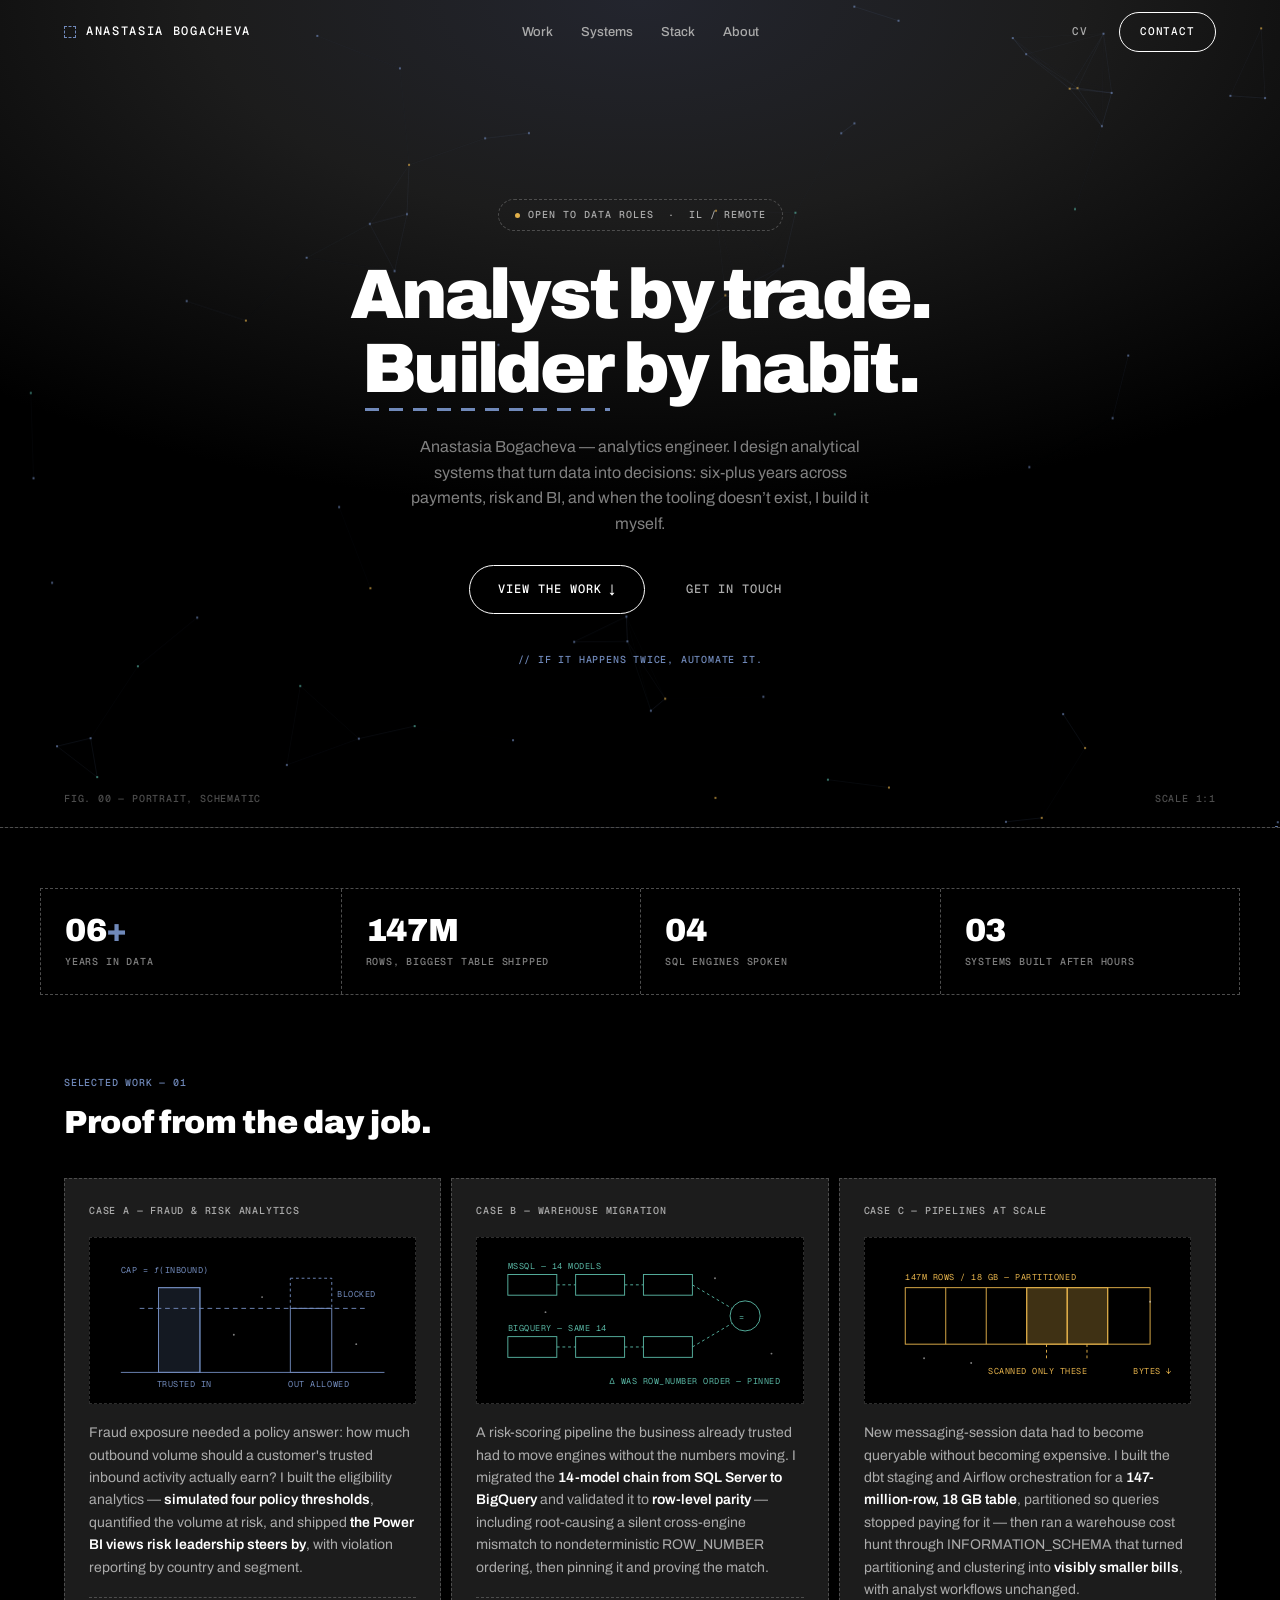
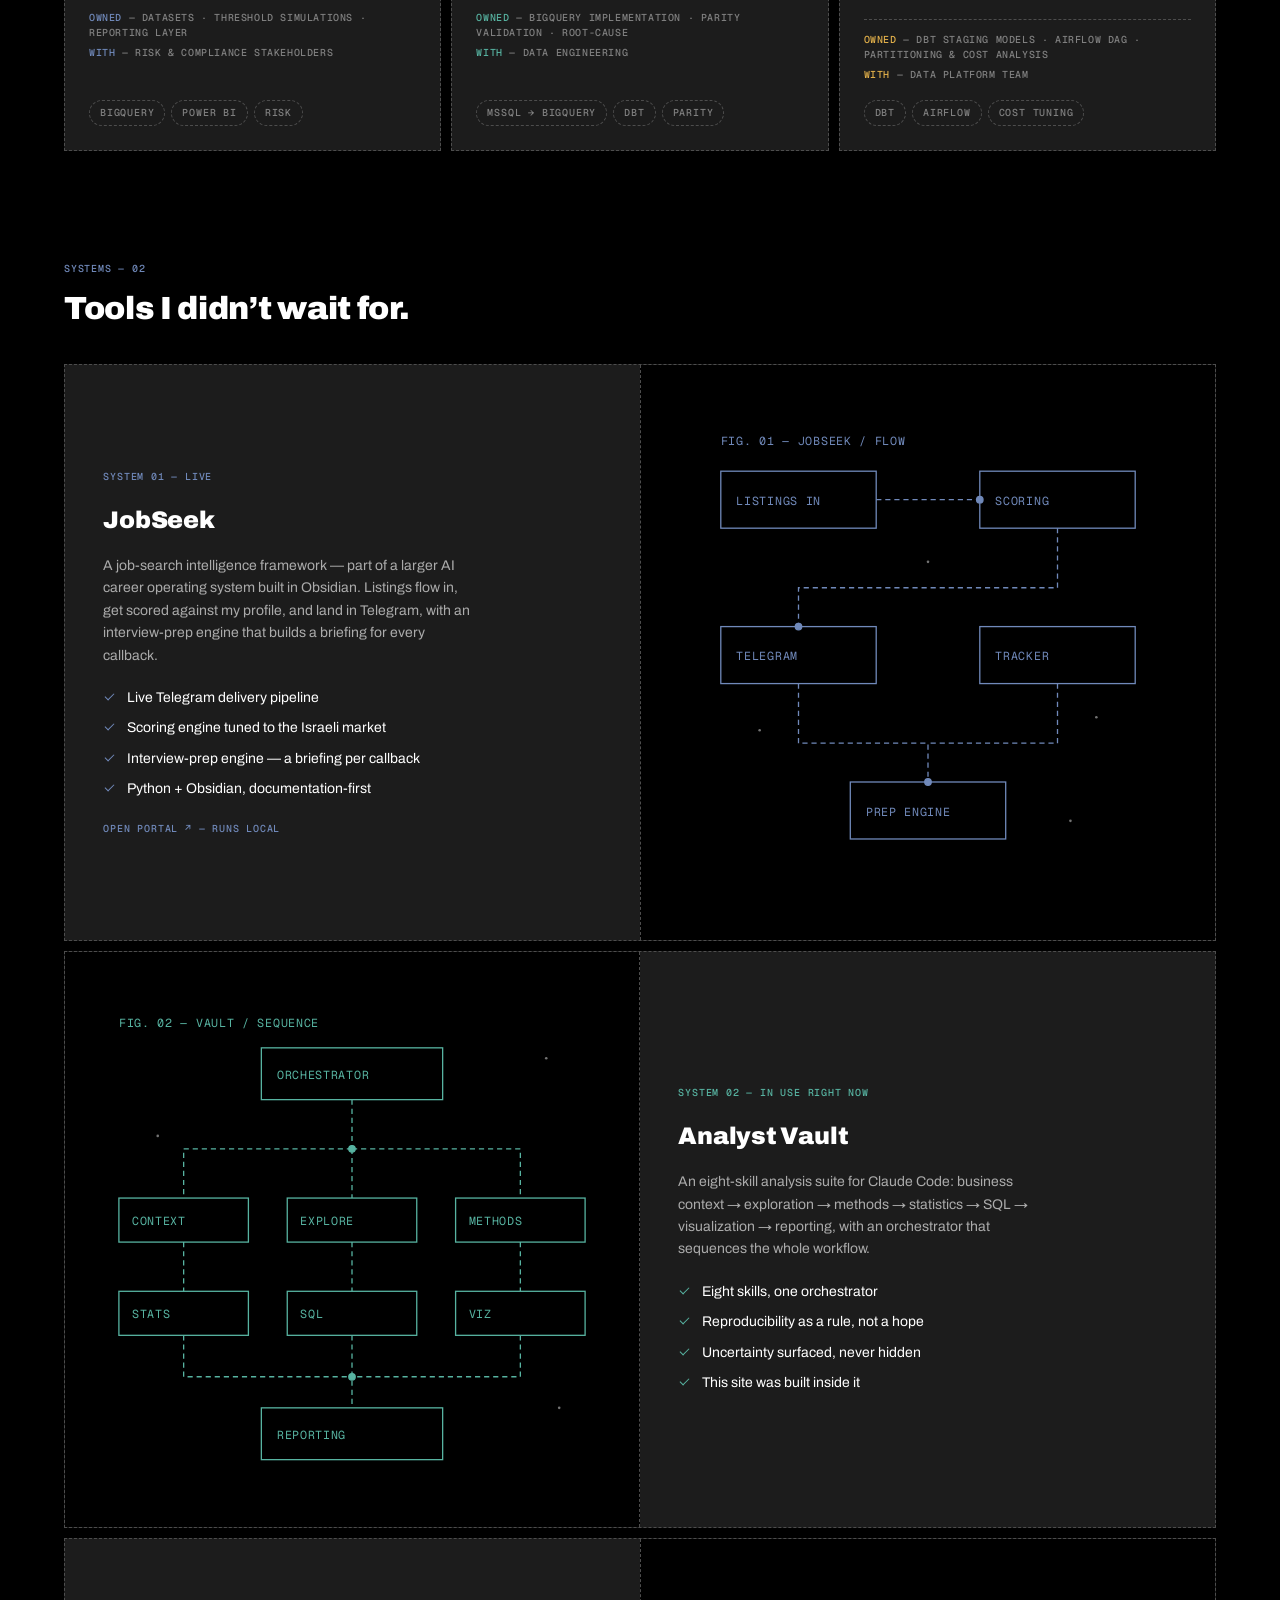
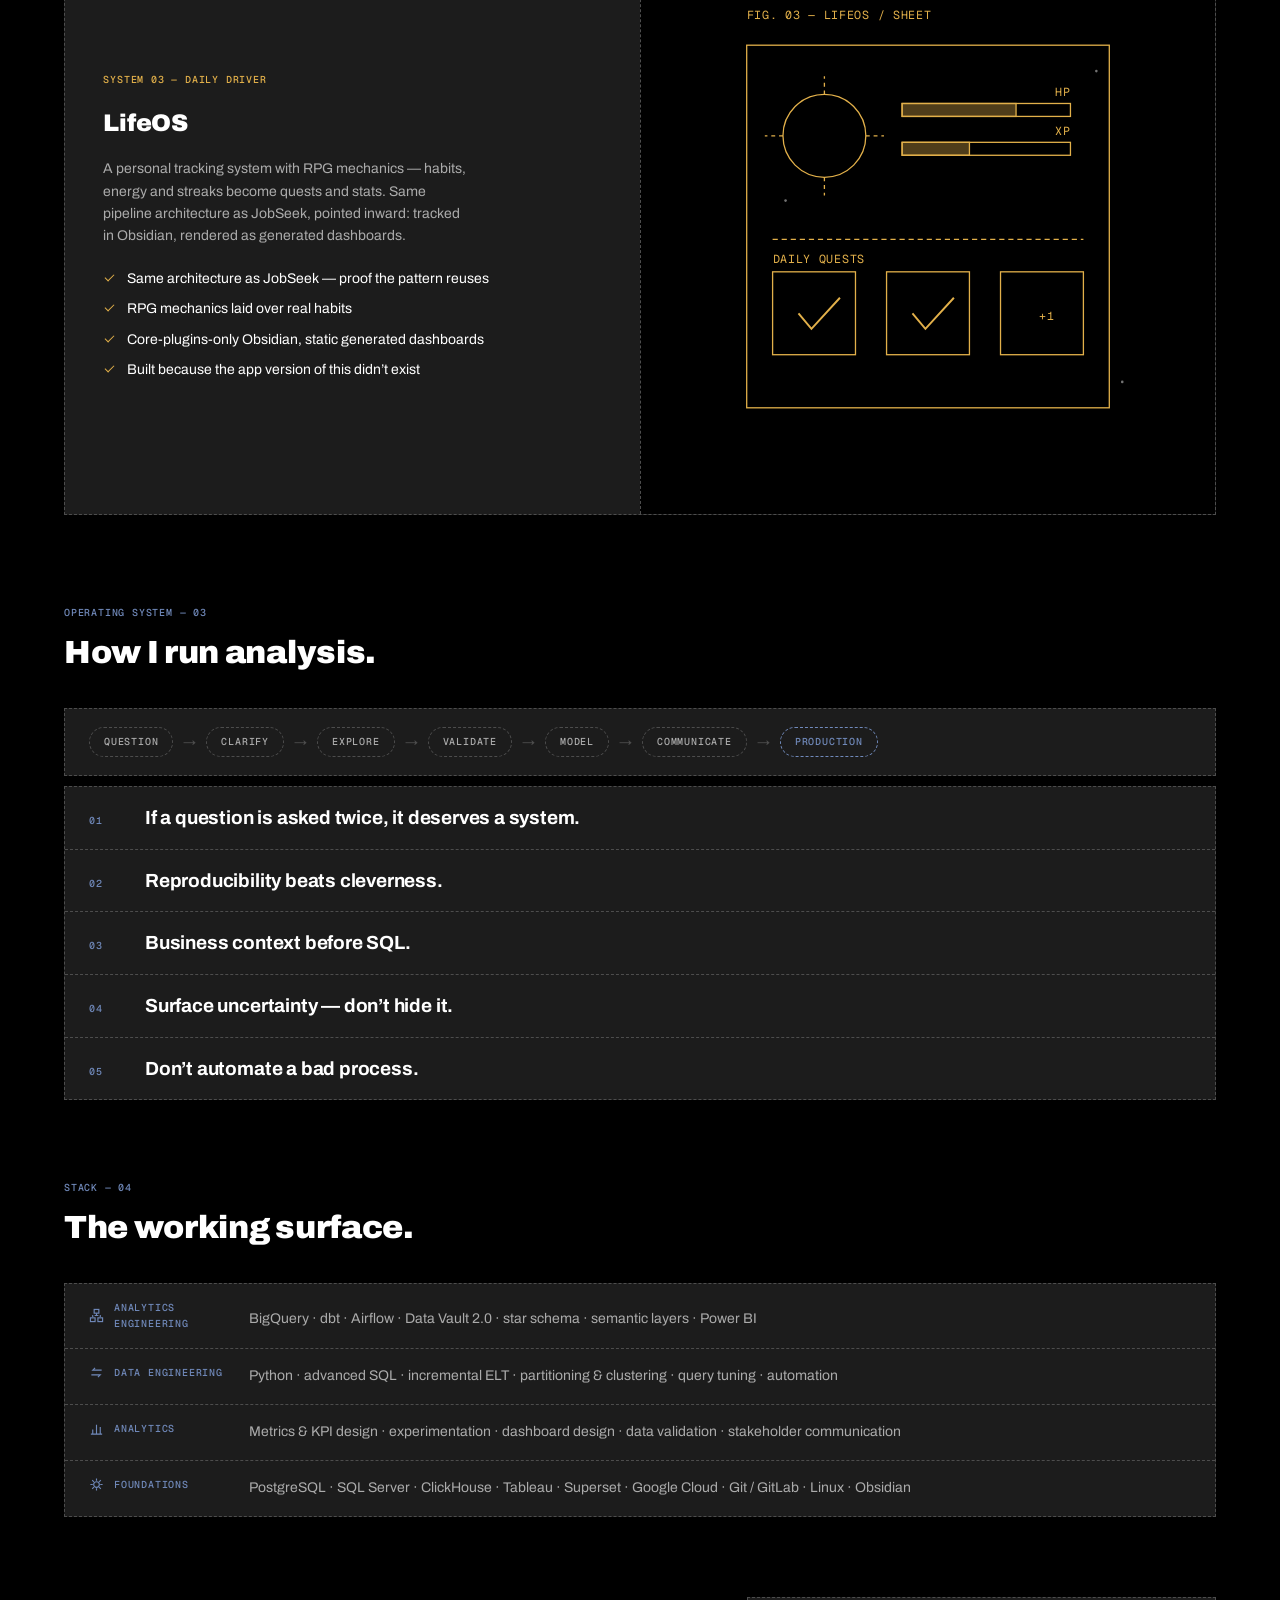
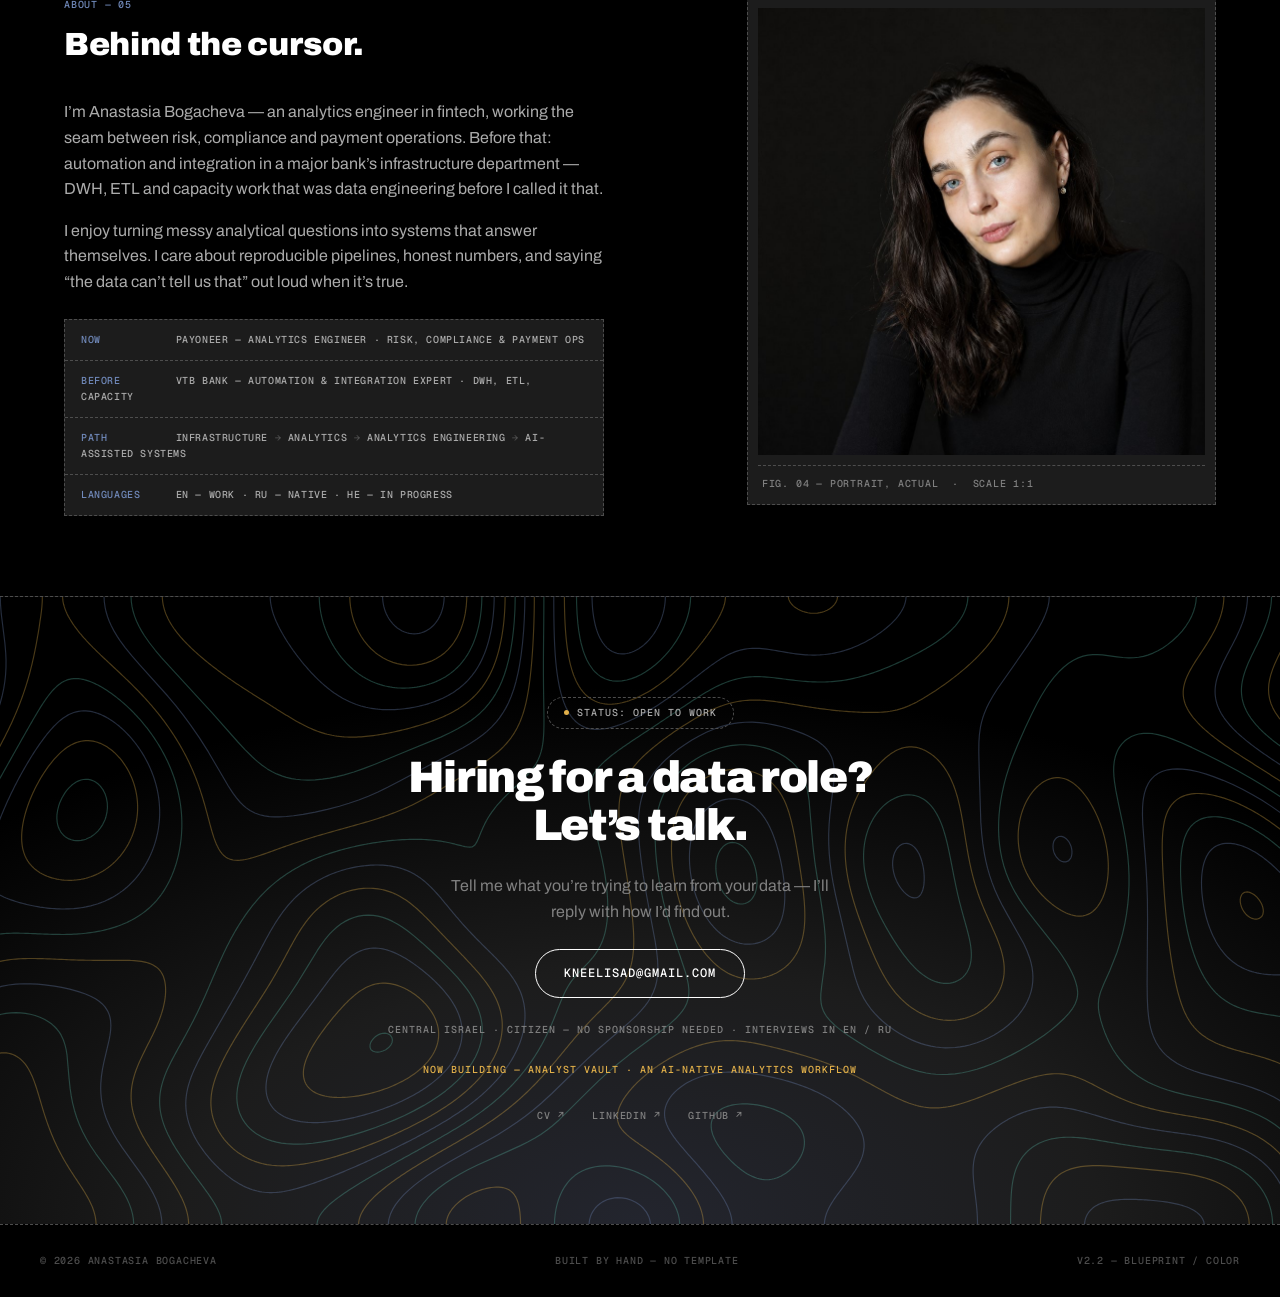
==== commit 14400d8b: "v2.2 — scope, principles, decisions positioning - Ownership blocks (OWNED/WITH) on all three case st" ====
--- a/index.html
+++ b/index.html
@@ -13,10 +13,31 @@
   <meta charset="UTF-8">
   <meta name="viewport" content="width=device-width, initial-scale=1.0">
   <title>Anastasia Bogacheva — Analytics Engineer &amp; Builder</title>
-  <meta name="description" content="Analytics engineer with 6+ years across payments, risk and BI. BigQuery, dbt, Airflow, Power BI — and the self-built tools: JobSeek, LifeOS, Analyst Vault.">
+  <meta name="description" content="Anastasia Bogacheva — Analytics Engineer. I design analytical systems that turn data into decisions: BigQuery, dbt, Airflow, Power BI across payments, risk and BI. Systems: JobSeek, Analyst Vault, LifeOS.">
   <meta property="og:title" content="Anastasia Bogacheva — Analytics Engineer & Builder">
-  <meta property="og:description" content="Analyst by trade. Builder by habit. Six-plus years turning data into decisions across payments, risk and BI.">
+  <meta property="og:description" content="I design analytical systems that turn data into decisions. Six-plus years across payments, risk and BI.">
   <meta property="og:type" content="website">
+  <meta property="og:url" content="https://aaaanastasia.github.io/">
+  <meta property="og:image" content="https://aaaanastasia.github.io/assets/portrait.jpg">
+  <meta name="twitter:card" content="summary">
+  <!-- structured data: who this site is about -->
+  <script type="application/ld+json">
+  {
+    "@context": "https://schema.org",
+    "@type": "Person",
+    "name": "Anastasia Bogacheva",
+    "jobTitle": "Analytics Engineer",
+    "description": "Analytics engineer designing analytical systems — BigQuery, dbt, Airflow, Power BI; payments, risk and compliance analytics.",
+    "url": "https://aaaanastasia.github.io/",
+    "image": "https://aaaanastasia.github.io/assets/portrait.jpg",
+    "sameAs": [
+      "https://www.linkedin.com/in/aanastasia-bogacheva/",
+      "https://github.com/Aaaanastasia"
+    ],
+    "address": { "@type": "PostalAddress", "addressCountry": "IL" },
+    "knowsAbout": ["Analytics Engineering", "BigQuery", "dbt", "Airflow", "Power BI", "SQL", "Data Modeling", "Fraud Analytics", "Risk Analytics"]
+  }
+  </script>
   <!-- Favicon: periwinkle annotation square, inline so the site stays a single folder -->
   <link rel="icon" href="data:image/svg+xml,%3Csvg xmlns='http://www.w3.org/2000/svg' viewBox='0 0 32 32'%3E%3Crect width='32' height='32' fill='%23000'/%3E%3Crect x='8' y='8' width='16' height='16' fill='none' stroke='%237089ba' stroke-width='2' stroke-dasharray='3 2'/%3E%3C/svg%3E">
   <!-- Type: Archivo (variable, up to 900 — stands in for Raveo) + Geist Mono for micro-labels -->
@@ -26,6 +47,8 @@
   <link rel="stylesheet" href="styles.css">
 </head>
 <body>
+
+  <a class="skip-link" href="#work">Skip to content</a>
 
   <!-- ============ NAV — transparent over hero, solid black on scroll ============ -->
   <header class="nav" id="nav">
@@ -60,14 +83,16 @@
         </span>
         <h1 class="hero__title">Analyst by trade.<br><span class="u-annotate">Builder</span> by&nbsp;habit.</h1>
         <p class="hero__sub">
-          Anastasia Bogacheva — six-plus years turning data into decisions
-          across payments, risk and BI. I model the warehouse, ship the
-          pipelines, and when the tooling doesn&rsquo;t exist, I build it myself.
+          Anastasia Bogacheva — analytics engineer. I design analytical
+          systems that turn data into decisions: six-plus years across
+          payments, risk and BI, and when the tooling doesn&rsquo;t exist,
+          I build it myself.
         </p>
         <div class="hero__cta">
           <a class="btn btn--outline btn--lg" href="#work">View the work<span class="btn__arrow" aria-hidden="true">↓</span></a>
           <a class="btn btn--ghost btn--lg" href="mailto:kneelisad@gmail.com">Get in touch</a>
         </div>
+        <p class="hero__rule mono">// IF IT HAPPENS TWICE, AUTOMATE IT.</p>
       </div>
       <!-- annotation coordinates, pure decoration; pairs with FIG. 04 in About -->
       <div class="hero__coords mono" aria-hidden="true">
@@ -105,7 +130,7 @@
 
       <div class="cases">
         <article class="case dashed-box reveal">
-          <span class="mono case__tag">CASE A — FRAUD &amp; RISK ANALYTICS</span>
+          <h3 class="mono case__tag">CASE A — FRAUD &amp; RISK ANALYTICS</h3>
           <!-- Schematic: outbound cap derived from trusted inbound volume -->
           <svg class="case__fig" viewBox="0 0 320 150" role="img" aria-label="Eligibility cap schematic">
             <g fill="none" stroke="currentColor" stroke-width="1">
@@ -127,18 +152,24 @@
             </g>
           </svg>
           <p class="case__body">
-            Eligibility analytics for outbound payments: caps derived from
-            trusted inbound activity, threshold simulations, and violation
-            reporting by country and segment — the Power BI views risk
-            leadership steers by, built on datasets too big to load twice.
+            Fraud exposure needed a policy answer: how much outbound volume
+            should a customer's trusted inbound activity actually earn?
+            I built the eligibility analytics — <strong>simulated four policy
+            thresholds</strong>, quantified the volume at risk, and shipped
+            <strong>the Power BI views risk leadership steers by</strong>,
+            with violation reporting by country and segment.
           </p>
+          <div class="case__own mono">
+            <span><span class="case__own-k">OWNED</span> — datasets · threshold simulations · reporting layer</span>
+            <span><span class="case__own-k">WITH</span> — risk &amp; compliance stakeholders</span>
+          </div>
           <div class="tags mono">
             <span>BIGQUERY</span><span>POWER BI</span><span>RISK</span>
           </div>
         </article>
 
         <article class="case dashed-box reveal accent-teal">
-          <span class="mono case__tag">CASE B — WAREHOUSE MIGRATION</span>
+          <h3 class="mono case__tag">CASE B — WAREHOUSE MIGRATION</h3>
           <!-- Schematic: two engines, same chain, one row-order divergence -->
           <svg class="case__fig" viewBox="0 0 320 150" role="img" aria-label="Migration parity schematic">
             <g fill="none" stroke="currentColor" stroke-width="1">
@@ -167,18 +198,24 @@
             </g>
           </svg>
           <p class="case__body">
-            A 14-model risk-scoring chain migrated from SQL Server to BigQuery
-            with row-level parity. The engines quietly disagreed; the culprit
-            was nondeterministic ROW_NUMBER ordering. Found it, pinned the
-            ordering, proved the numbers match.
+            A risk-scoring pipeline the business already trusted had to move
+            engines without the numbers moving. I migrated the
+            <strong>14-model chain from SQL Server to BigQuery</strong> and
+            validated it to <strong>row-level parity</strong> — including
+            root-causing a silent cross-engine mismatch to nondeterministic
+            ROW_NUMBER ordering, then pinning it and proving the match.
           </p>
+          <div class="case__own mono">
+            <span><span class="case__own-k">OWNED</span> — BigQuery implementation · parity validation · root-cause</span>
+            <span><span class="case__own-k">WITH</span> — data engineering</span>
+          </div>
           <div class="tags mono">
             <span>MSSQL → BIGQUERY</span><span>DBT</span><span>PARITY</span>
           </div>
         </article>
 
         <article class="case dashed-box reveal accent-amber">
-          <span class="mono case__tag">CASE C — PIPELINES AT SCALE</span>
+          <h3 class="mono case__tag">CASE C — PIPELINES AT SCALE</h3>
           <!-- Schematic: partitioned table, only two partitions scanned -->
           <svg class="case__fig" viewBox="0 0 320 150" role="img" aria-label="Partition pruning schematic">
             <g fill="none" stroke="currentColor" stroke-width="1">
@@ -203,12 +240,18 @@
             </g>
           </svg>
           <p class="case__body">
-            dbt staging plus Airflow orchestration for messaging-session data —
-            a 147-million-row, 18&nbsp;GB table partitioned so queries stopped
-            paying for it. Plus a warehouse cost hunt through
-            INFORMATION_SCHEMA that turned partitioning and clustering into
-            visibly smaller bills.
+            New messaging-session data had to become queryable without
+            becoming expensive. I built the dbt staging and Airflow
+            orchestration for a <strong>147-million-row, 18&nbsp;GB table</strong>,
+            partitioned so queries stopped paying for it — then ran a
+            warehouse cost hunt through INFORMATION_SCHEMA that turned
+            partitioning and clustering into <strong>visibly smaller bills</strong>,
+            with analyst workflows unchanged.
           </p>
+          <div class="case__own mono">
+            <span><span class="case__own-k">OWNED</span> — dbt staging models · Airflow DAG · partitioning &amp; cost analysis</span>
+            <span><span class="case__own-k">WITH</span> — data platform team</span>
+          </div>
           <div class="tags mono">
             <span>DBT</span><span>AIRFLOW</span><span>COST TUNING</span>
           </div>
@@ -242,6 +285,7 @@
             <li>Interview-prep engine — a briefing per callback</li>
             <li>Python + Obsidian, documentation-first</li>
           </ul>
+          <a class="panel__link mono" href="http://localhost:8765" target="_blank" rel="noopener">OPEN PORTAL ↗ — RUNS LOCAL</a>
         </div>
         <div class="panel__fig">
           <!-- Schematic: intake → score → telegram → prep pipeline -->
@@ -276,59 +320,10 @@
         </div>
       </article>
 
-      <!-- SYSTEM 02 — LifeOS (figure on the left on desktop) -->
-      <article class="panel panel--flip dashed-box reveal accent-amber">
+      <!-- SYSTEM 02 — Analyst Vault (figure on the left on desktop) -->
+      <article class="panel panel--flip dashed-box reveal accent-teal">
         <div class="panel__text">
-          <span class="mono panel__tag">SYSTEM 02 — DAILY DRIVER</span>
-          <h3 class="panel__title">LifeOS</h3>
-          <p class="panel__body">
-            A personal RPG that makes mental-health tracking playable. Real life
-            becomes quests, stats and streaks — tracked in Obsidian, rendered as
-            generated dashboards. Same architecture as JobSeek, pointed inward.
-          </p>
-          <ul class="checks">
-            <li>RPG mechanics laid over real habits</li>
-            <li>Core-plugins-only Obsidian architecture</li>
-            <li>Static generated dashboards — no plugin bloat</li>
-            <li>Built because the app version of this didn&rsquo;t exist</li>
-          </ul>
-        </div>
-        <div class="panel__fig">
-          <!-- Schematic: character sheet with stat bars -->
-          <svg viewBox="0 0 400 400" role="img" aria-label="LifeOS character sheet schematic">
-            <g fill="none" stroke="currentColor" stroke-width="1">
-              <rect x="60" y="60" width="280" height="280"/>
-              <circle cx="120" cy="130" r="32"/>
-              <path d="M120 98 v-14 M120 162 v14 M88 130 h-14 M152 130 h14" stroke-dasharray="3 3"/>
-              <rect x="180" y="105" width="130" height="10"/>
-              <rect x="180" y="105" width="88"  height="10" fill="currentColor" fill-opacity="0.35"/>
-              <rect x="180" y="135" width="130" height="10"/>
-              <rect x="180" y="135" width="52"  height="10" fill="currentColor" fill-opacity="0.35"/>
-              <line x1="80"  y1="210" x2="320" y2="210" stroke-dasharray="4 3"/>
-              <rect x="80"  y="235" width="64" height="64"/>
-              <rect x="168" y="235" width="64" height="64"/>
-              <rect x="256" y="235" width="64" height="64"/>
-              <path d="M100 267 l10 12 l22 -24" stroke-width="1.5"/>
-              <path d="M188 267 l10 12 l22 -24" stroke-width="1.5"/>
-            </g>
-            <g class="mono-svg" fill="currentColor">
-              <text x="310" y="99"  text-anchor="end">HP</text>
-              <text x="310" y="129" text-anchor="end">XP</text>
-              <text x="80"  y="228">DAILY QUESTS</text>
-              <text x="60"  y="40">FIG. 02 — LIFEOS / SHEET</text>
-              <text x="286" y="272">+1</text>
-            </g>
-            <g fill="#ffffff" opacity="0.45">
-              <circle cx="330" cy="80" r="1"/><circle cx="90" cy="180" r="1"/><circle cx="350" cy="320" r="1"/>
-            </g>
-          </svg>
-        </div>
-      </article>
-
-      <!-- SYSTEM 03 — Analyst Vault -->
-      <article class="panel dashed-box reveal accent-teal">
-        <div class="panel__text">
-          <span class="mono panel__tag">SYSTEM 03 — IN USE RIGHT NOW</span>
+          <span class="mono panel__tag">SYSTEM 02 — IN USE RIGHT NOW</span>
           <h3 class="panel__title">Analyst Vault</h3>
           <p class="panel__body">
             An eight-skill analysis suite for Claude Code: business context →
@@ -372,7 +367,7 @@
               <text x="160" y="261">SQL</text>
               <text x="290" y="261">VIZ</text>
               <text x="142" y="354">REPORTING</text>
-              <text x="20"  y="36">FIG. 03 — VAULT / SEQUENCE</text>
+              <text x="20"  y="36">FIG. 02 — VAULT / SEQUENCE</text>
             </g>
             <g fill="#ffffff" opacity="0.45">
               <circle cx="350" cy="60" r="1"/><circle cx="50" cy="120" r="1"/><circle cx="360" cy="330" r="1"/>
@@ -380,42 +375,119 @@
           </svg>
         </div>
       </article>
+
+      <!-- SYSTEM 03 — LifeOS -->
+      <article class="panel dashed-box reveal accent-amber">
+        <div class="panel__text">
+          <span class="mono panel__tag">SYSTEM 03 — DAILY DRIVER</span>
+          <h3 class="panel__title">LifeOS</h3>
+          <p class="panel__body">
+            A personal tracking system with RPG mechanics — habits, energy and
+            streaks become quests and stats. Same pipeline architecture as
+            JobSeek, pointed inward: tracked in Obsidian, rendered as generated
+            dashboards.
+          </p>
+          <ul class="checks">
+            <li>Same architecture as JobSeek — proof the pattern reuses</li>
+            <li>RPG mechanics laid over real habits</li>
+            <li>Core-plugins-only Obsidian, static generated dashboards</li>
+            <li>Built because the app version of this didn&rsquo;t exist</li>
+          </ul>
+        </div>
+        <div class="panel__fig">
+          <!-- Schematic: character sheet with stat bars -->
+          <svg viewBox="0 0 400 400" role="img" aria-label="LifeOS character sheet schematic">
+            <g fill="none" stroke="currentColor" stroke-width="1">
+              <rect x="60" y="60" width="280" height="280"/>
+              <circle cx="120" cy="130" r="32"/>
+              <path d="M120 98 v-14 M120 162 v14 M88 130 h-14 M152 130 h14" stroke-dasharray="3 3"/>
+              <rect x="180" y="105" width="130" height="10"/>
+              <rect x="180" y="105" width="88"  height="10" fill="currentColor" fill-opacity="0.35"/>
+              <rect x="180" y="135" width="130" height="10"/>
+              <rect x="180" y="135" width="52"  height="10" fill="currentColor" fill-opacity="0.35"/>
+              <line x1="80"  y1="210" x2="320" y2="210" stroke-dasharray="4 3"/>
+              <rect x="80"  y="235" width="64" height="64"/>
+              <rect x="168" y="235" width="64" height="64"/>
+              <rect x="256" y="235" width="64" height="64"/>
+              <path d="M100 267 l10 12 l22 -24" stroke-width="1.5"/>
+              <path d="M188 267 l10 12 l22 -24" stroke-width="1.5"/>
+            </g>
+            <g class="mono-svg" fill="currentColor">
+              <text x="310" y="99"  text-anchor="end">HP</text>
+              <text x="310" y="129" text-anchor="end">XP</text>
+              <text x="80"  y="228">DAILY QUESTS</text>
+              <text x="60"  y="40">FIG. 03 — LIFEOS / SHEET</text>
+              <text x="286" y="272">+1</text>
+            </g>
+            <g fill="#ffffff" opacity="0.45">
+              <circle cx="330" cy="80" r="1"/><circle cx="90" cy="180" r="1"/><circle cx="350" cy="320" r="1"/>
+            </g>
+          </svg>
+        </div>
+      </article>
+    </section>
+
+    <!-- ============ OPERATING SYSTEM — process + principles ============ -->
+    <section class="section" id="principles">
+      <div class="section__head reveal">
+        <span class="mono section__index">OPERATING SYSTEM — 03</span>
+        <h2 class="section__title">How I run analysis.</h2>
+      </div>
+      <div class="pipeline dashed-box reveal" role="img" aria-label="Working process from question to production">
+        <span class="pipeline__step mono">QUESTION</span><span class="pipeline__arrow" aria-hidden="true">→</span>
+        <span class="pipeline__step mono">CLARIFY</span><span class="pipeline__arrow" aria-hidden="true">→</span>
+        <span class="pipeline__step mono">EXPLORE</span><span class="pipeline__arrow" aria-hidden="true">→</span>
+        <span class="pipeline__step mono">VALIDATE</span><span class="pipeline__arrow" aria-hidden="true">→</span>
+        <span class="pipeline__step mono">MODEL</span><span class="pipeline__arrow" aria-hidden="true">→</span>
+        <span class="pipeline__step mono">COMMUNICATE</span><span class="pipeline__arrow" aria-hidden="true">→</span>
+        <span class="pipeline__step pipeline__step--end mono">PRODUCTION</span>
+      </div>
+      <ol class="principles dashed-box reveal">
+        <li class="principles__row">
+          <span class="mono principles__idx">01</span>
+          <p>If a question is asked twice, it deserves a system.</p>
+        </li>
+        <li class="principles__row">
+          <span class="mono principles__idx">02</span>
+          <p>Reproducibility beats cleverness.</p>
+        </li>
+        <li class="principles__row">
+          <span class="mono principles__idx">03</span>
+          <p>Business context before SQL.</p>
+        </li>
+        <li class="principles__row">
+          <span class="mono principles__idx">04</span>
+          <p>Surface uncertainty — don&rsquo;t hide it.</p>
+        </li>
+        <li class="principles__row">
+          <span class="mono principles__idx">05</span>
+          <p>Don&rsquo;t automate a bad process.</p>
+        </li>
+      </ol>
     </section>
 
     <!-- ============ STACK — dense dashed-divider list, the real toolkit ============ -->
     <section class="section" id="stack">
       <div class="section__head reveal">
-        <span class="mono section__index">STACK — 03</span>
+        <span class="mono section__index">STACK — 04</span>
         <h2 class="section__title">The working&nbsp;surface.</h2>
       </div>
       <div class="stack dashed-box reveal">
         <div class="stack__row">
-          <span class="mono stack__key"><svg viewBox="0 0 16 16" fill="none" stroke-width="1.2" aria-hidden="true"><ellipse cx="8" cy="3.5" rx="5.5" ry="2"/><path d="M2.5 3.5v9c0 1.1 2.5 2 5.5 2s5.5-.9 5.5-2v-9"/><path d="M2.5 8c0 1.1 2.5 2 5.5 2s5.5-.9 5.5-2"/></svg>WAREHOUSES</span>
-          <span class="stack__val">BigQuery · PostgreSQL · SQL Server · ClickHouse</span>
+          <span class="mono stack__key"><svg viewBox="0 0 16 16" fill="none" stroke-width="1.2" aria-hidden="true"><rect x="5.5" y="1.5" width="5" height="4"/><rect x="1.5" y="10.5" width="5" height="4"/><rect x="9.5" y="10.5" width="5" height="4"/><path d="M8 5.5V8M8 8H4v2.5M8 8h4v2.5" stroke-dasharray="2 1.6"/></svg>ANALYTICS ENGINEERING</span>
+          <span class="stack__val">BigQuery · dbt · Airflow · Data Vault 2.0 · star schema · semantic layers · Power BI</span>
         </div>
         <div class="stack__row">
-          <span class="mono stack__key"><svg viewBox="0 0 16 16" fill="none" stroke-width="1.2" aria-hidden="true"><path d="M13.5 5.5H4l2.5-2.5M2.5 10.5H12L9.5 13"/></svg>TRANSFORM</span>
-          <span class="stack__val">dbt · Airflow · incremental models · Python pipelines</span>
+          <span class="mono stack__key"><svg viewBox="0 0 16 16" fill="none" stroke-width="1.2" aria-hidden="true"><path d="M13.5 5.5H4l2.5-2.5M2.5 10.5H12L9.5 13"/></svg>DATA ENGINEERING</span>
+          <span class="stack__val">Python · advanced SQL · incremental ELT · partitioning &amp; clustering · query tuning · automation</span>
         </div>
         <div class="stack__row">
-          <span class="mono stack__key"><svg viewBox="0 0 16 16" fill="none" stroke-width="1.2" aria-hidden="true"><rect x="5.5" y="1.5" width="5" height="4"/><rect x="1.5" y="10.5" width="5" height="4"/><rect x="9.5" y="10.5" width="5" height="4"/><path d="M8 5.5V8M8 8H4v2.5M8 8h4v2.5" stroke-dasharray="2 1.6"/></svg>MODEL</span>
-          <span class="stack__val">Data Vault 2.0 · star schema · semantic layers · data marts</span>
+          <span class="mono stack__key"><svg viewBox="0 0 16 16" fill="none" stroke-width="1.2" aria-hidden="true"><path d="M2 14h12M4 14V9M8 14V4M12 14V6.5"/></svg>ANALYTICS</span>
+          <span class="stack__val">Metrics &amp; KPI design · experimentation · dashboard design · data validation · stakeholder communication</span>
         </div>
         <div class="stack__row">
-          <span class="mono stack__key"><svg viewBox="0 0 16 16" fill="none" stroke-width="1.2" aria-hidden="true"><path d="M2.5 3.5l4 4.5-4 4.5M8.5 12.5h5"/></svg>SQL CRAFT</span>
-          <span class="stack__val">Window functions · recursive CTEs · partitioning · clustering · query tuning</span>
-        </div>
-        <div class="stack__row">
-          <span class="mono stack__key"><svg viewBox="0 0 16 16" fill="none" stroke-width="1.2" aria-hidden="true"><path d="M2 14h12M4 14V9M8 14V4M12 14V6.5"/></svg>BI</span>
-          <span class="stack__val">Power BI · Tableau · Superset · DAX · executive reporting</span>
-        </div>
-        <div class="stack__row">
-          <span class="mono stack__key"><svg viewBox="0 0 16 16" fill="none" stroke-width="1.2" aria-hidden="true"><path d="M5.5 2.5h-3v11h3M10.5 2.5h3v11h-3"/></svg>PYTHON</span>
-          <span class="stack__val">pandas · NumPy · requests · Jupyter · automation</span>
-        </div>
-        <div class="stack__row">
-          <span class="mono stack__key"><svg viewBox="0 0 16 16" fill="none" stroke-width="1.2" aria-hidden="true"><circle cx="8" cy="8" r="3"/><path d="M8 1.5V4M8 12v2.5M1.5 8H4M12 8h2.5M3.4 3.4l1.8 1.8M10.8 10.8l1.8 1.8M12.6 3.4l-1.8 1.8M5.2 10.8l-1.8 1.8"/></svg>TOOLING</span>
-          <span class="stack__val">Google Cloud · Git / GitLab · Linux · DataGrip · Obsidian</span>
+          <span class="mono stack__key"><svg viewBox="0 0 16 16" fill="none" stroke-width="1.2" aria-hidden="true"><circle cx="8" cy="8" r="3"/><path d="M8 1.5V4M8 12v2.5M1.5 8H4M12 8h2.5M3.4 3.4l1.8 1.8M10.8 10.8l1.8 1.8M12.6 3.4l-1.8 1.8M5.2 10.8l-1.8 1.8"/></svg>FOUNDATIONS</span>
+          <span class="stack__val">PostgreSQL · SQL Server · ClickHouse · Tableau · Superset · Google Cloud · Git / GitLab · Linux · Obsidian</span>
         </div>
       </div>
     </section>
@@ -425,7 +497,7 @@
       <div class="about">
         <div class="about__main">
           <div class="section__head reveal">
-            <span class="mono section__index">ABOUT — 04</span>
+            <span class="mono section__index">ABOUT — 05</span>
             <h2 class="section__title">Behind the&nbsp;cursor.</h2>
           </div>
           <div class="about__text reveal">
@@ -437,18 +509,17 @@
               data engineering before I called it that.
             </p>
             <p>
-              My working rule is simple: if a question gets asked twice, it
-              becomes a query; if a process runs twice, it becomes a system.
-              I care about reproducible pipelines, honest numbers, and saying
-              &ldquo;the data can&rsquo;t tell us that&rdquo; out loud when
-              it&rsquo;s true.
+              I enjoy turning messy analytical questions into systems that
+              answer themselves. I care about reproducible pipelines, honest
+              numbers, and saying &ldquo;the data can&rsquo;t tell us
+              that&rdquo; out loud when it&rsquo;s true.
             </p>
             <div class="track dashed-box">
               <div class="track__row mono"><span class="track__key">NOW</span> PAYONEER — ANALYTICS ENGINEER · RISK, COMPLIANCE &amp; PAYMENT OPS</div>
               <div class="track__row mono"><span class="track__key">BEFORE</span> VTB BANK — AUTOMATION &amp; INTEGRATION EXPERT · DWH, ETL, CAPACITY</div>
+              <div class="track__row mono"><span class="track__key">PATH</span> INFRASTRUCTURE <span class="track__arrow">→</span> ANALYTICS <span class="track__arrow">→</span> ANALYTICS ENGINEERING <span class="track__arrow">→</span> AI-ASSISTED SYSTEMS</div>
               <div class="track__row mono"><span class="track__key">LANGUAGES</span> EN — WORK · RU — NATIVE · HE — IN PROGRESS</div>
             </div>
-            <p class="about__note mono">// IF IT HAPPENS TWICE, AUTOMATE IT.</p>
           </div>
         </div>
         <figure class="portrait dashed-box reveal">
@@ -472,6 +543,7 @@
         </p>
         <a class="btn btn--outline btn--lg" href="mailto:kneelisad@gmail.com">kneelisad@gmail.com</a>
         <p class="contact__meta mono">CENTRAL ISRAEL · CITIZEN — NO SPONSORSHIP NEEDED · INTERVIEWS IN EN / RU</p>
+        <p class="contact__building mono">NOW BUILDING — ANALYST VAULT · AN AI-NATIVE ANALYTICS WORKFLOW</p>
         <div class="contact__links mono">
           <a href="cv.html">CV&nbsp;↗</a>
           <a href="https://www.linkedin.com/in/aanastasia-bogacheva/" target="_blank" rel="noopener">LINKEDIN&nbsp;↗</a>
@@ -487,7 +559,7 @@
     <div class="footer__inner mono">
       <span>© <span id="year">2026</span> ANASTASIA BOGACHEVA</span>
       <span class="footer__mid">BUILT BY HAND — NO TEMPLATE</span>
-      <span>V2.1 — BLUEPRINT / COLOR</span>
+      <span>V2.2 — BLUEPRINT / COLOR</span>
     </div>
   </footer>
 
--- a/styles.css
+++ b/styles.css
@@ -69,6 +69,31 @@
   font-size: 9px;
   letter-spacing: 0.06em;
 }
+
+/* keyboard focus — drafting-pen outline, visible on any surface */
+:focus-visible {
+  outline: 1px dashed var(--peri);
+  outline-offset: 3px;
+  border-radius: 2px;
+}
+
+/* skip link — hidden until focused, then a proper blueprint chip */
+.skip-link {
+  position: fixed;
+  top: 12px; left: 12px;
+  z-index: 200;
+  transform: translateY(-64px);
+  background: var(--void);
+  border: 1px dashed var(--peri);
+  border-radius: 100px;
+  padding: 10px 18px;
+  font-family: var(--mono);
+  font-size: 11px;
+  letter-spacing: 0.08em;
+  text-transform: uppercase;
+  transition: transform .2s ease;
+}
+.skip-link:focus { transform: translateY(0); }
 
 /* signature dashed containment box; border warms up slightly on hover */
 .dashed-box {
@@ -238,6 +263,7 @@
   max-width: 52ch;
 }
 .hero__cta { display: flex; gap: 12px; flex-wrap: wrap; justify-content: center; }
+.hero__rule { color: var(--peri); margin-top: 10px; }   /* the working rule, page one */
 .hero__coords {
   position: absolute;
   bottom: 20px; left: 0; right: 0;
@@ -330,6 +356,19 @@
   padding: 12px;
 }
 .case__body { color: var(--ash); font-size: 14px; }
+.case__body strong { color: var(--paper); font-weight: 600; }  /* scannable outcomes */
+/* ownership block — scope made explicit per case */
+.case__own {
+  display: flex;
+  flex-direction: column;
+  gap: 5px;
+  border-top: var(--dash);
+  padding-top: 12px;
+  color: var(--steel);
+  letter-spacing: 0.06em;
+  line-height: 1.5;
+}
+.case__own-k { color: var(--accent); }
 .tags { display: flex; flex-wrap: wrap; gap: 6px; margin-top: auto; }
 .tags span {
   border: 1px dashed var(--graphite);
@@ -389,6 +428,55 @@
 }
 .panel__fig svg { width: 100%; height: 100%; }
 .panel--flip .panel__fig { order: -1; border-left: none; border-right: var(--dash); }
+/* system link out (e.g. JobSeek portal) */
+.panel__link {
+  color: var(--accent);
+  letter-spacing: 0.08em;
+  margin-top: 4px;
+  transition: color .15s ease;
+}
+.panel__link:hover { color: var(--paper); }
+
+/* ---------- operating system: process pipeline + principles ---------- */
+.pipeline {
+  background: var(--carbon);
+  padding: 18px var(--pad);
+  display: flex;
+  align-items: center;
+  flex-wrap: wrap;
+  gap: 8px 10px;
+  margin-bottom: var(--gap);
+}
+.pipeline__step {
+  border: 1px dashed var(--graphite);
+  border-radius: 100px;
+  padding: 6px 14px;
+  color: var(--ash);
+}
+.pipeline__step--end {
+  border-color: var(--peri);
+  color: var(--peri);
+}
+.pipeline__arrow { color: var(--graphite); font-size: 13px; }
+
+.principles {
+  background: var(--carbon);
+  counter-reset: none;
+}
+.principles__row {
+  display: grid;
+  grid-template-columns: 56px 1fr;
+  align-items: baseline;
+  padding: 18px var(--pad);
+}
+.principles__row + .principles__row { border-top: var(--dash); }
+.principles__idx { color: var(--peri); }
+.principles__row p {
+  font-size: 19px;
+  font-weight: 700;
+  letter-spacing: -0.01em;
+  line-height: 1.35;
+}
 
 /* ---------- stack list ---------- */
 .stack { background: var(--carbon); }
@@ -443,6 +531,7 @@
   display: inline-block;
   min-width: 88px;
 }
+.track__arrow { color: var(--graphite); }
 
 /* portrait — matted in carbon inside the dashed frame, natural colors */
 .portrait {
@@ -492,6 +581,7 @@
 .contact__sub { color: var(--steel); max-width: 44ch; }
 /* recruiting facts (citizenship, languages) — must stay readable */
 .contact__meta { color: var(--steel); letter-spacing: 0.1em; }
+.contact__building { color: var(--amber); letter-spacing: 0.1em; }  /* present tense = signal */
 .contact__links { display: flex; gap: 28px; margin-top: 6px; }
 .contact__links a { color: var(--steel); transition: color .15s ease; }
 .contact__links a:hover { color: var(--paper); }
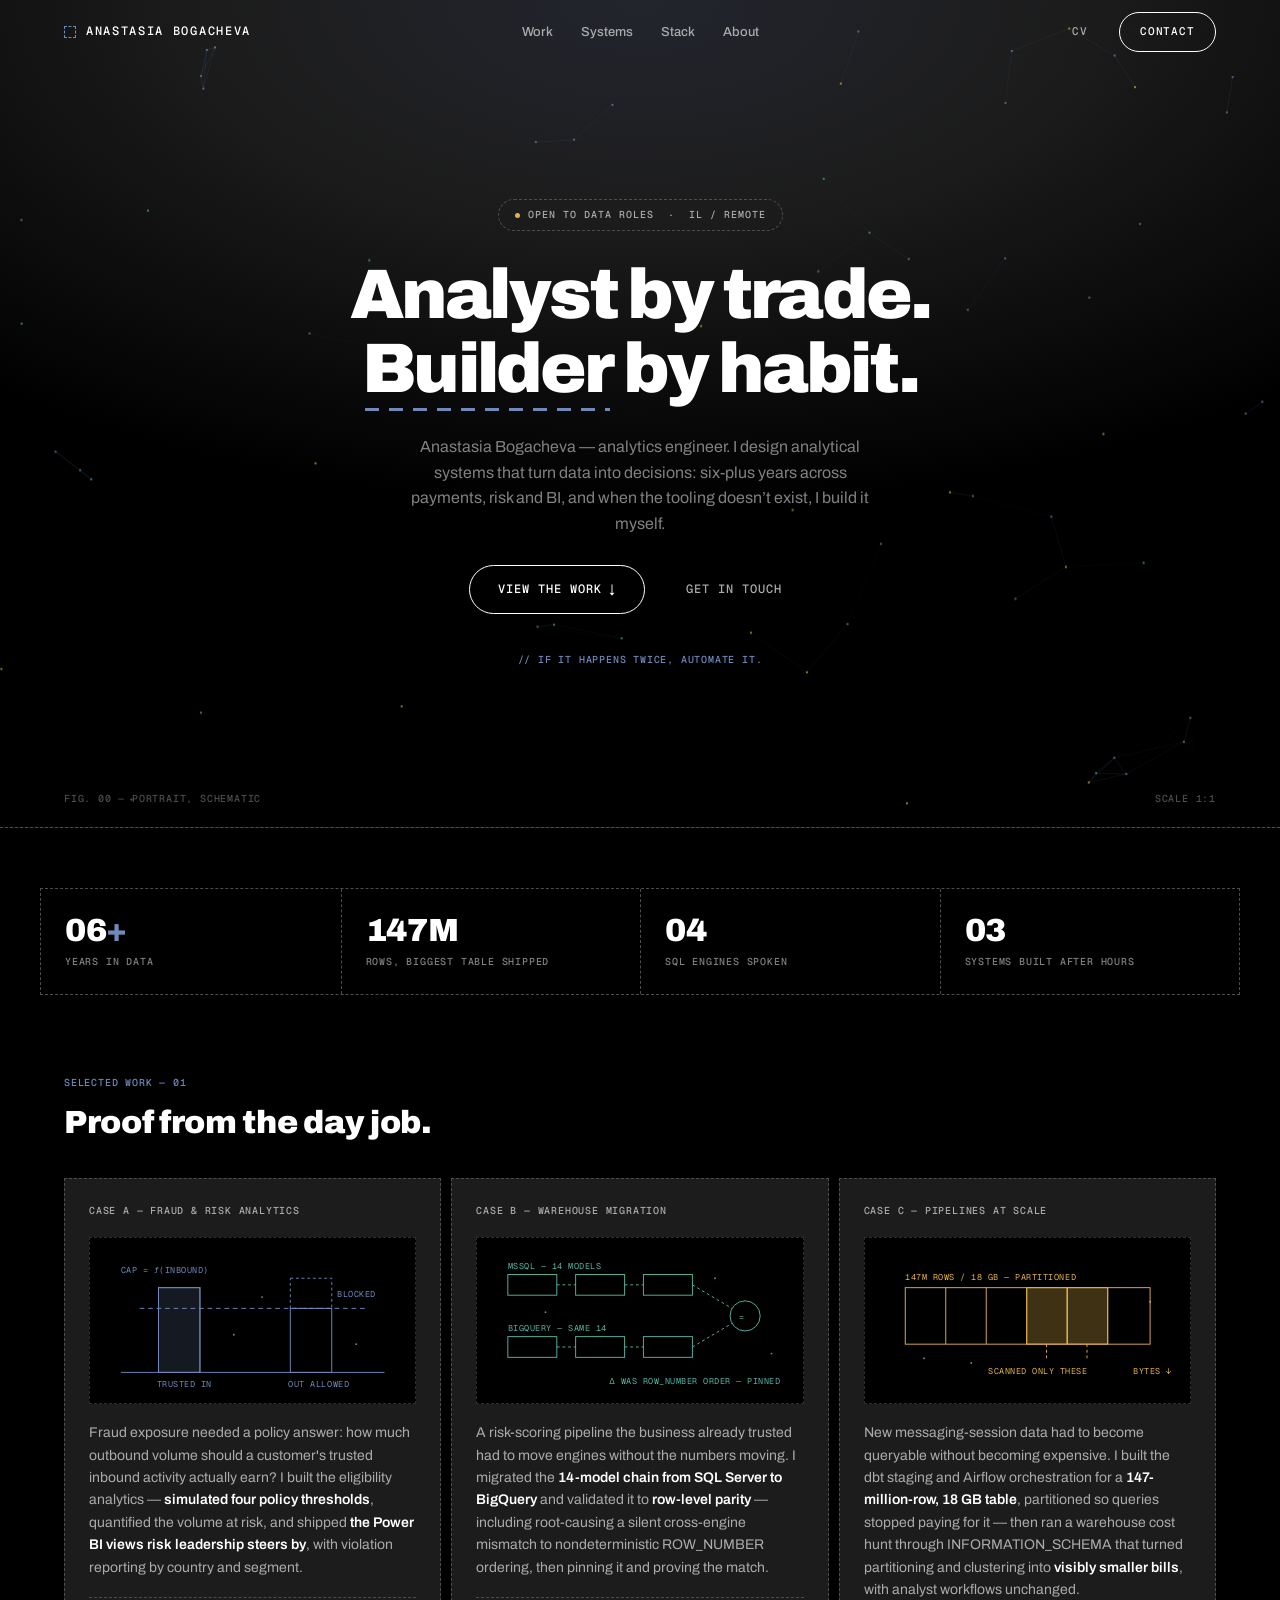
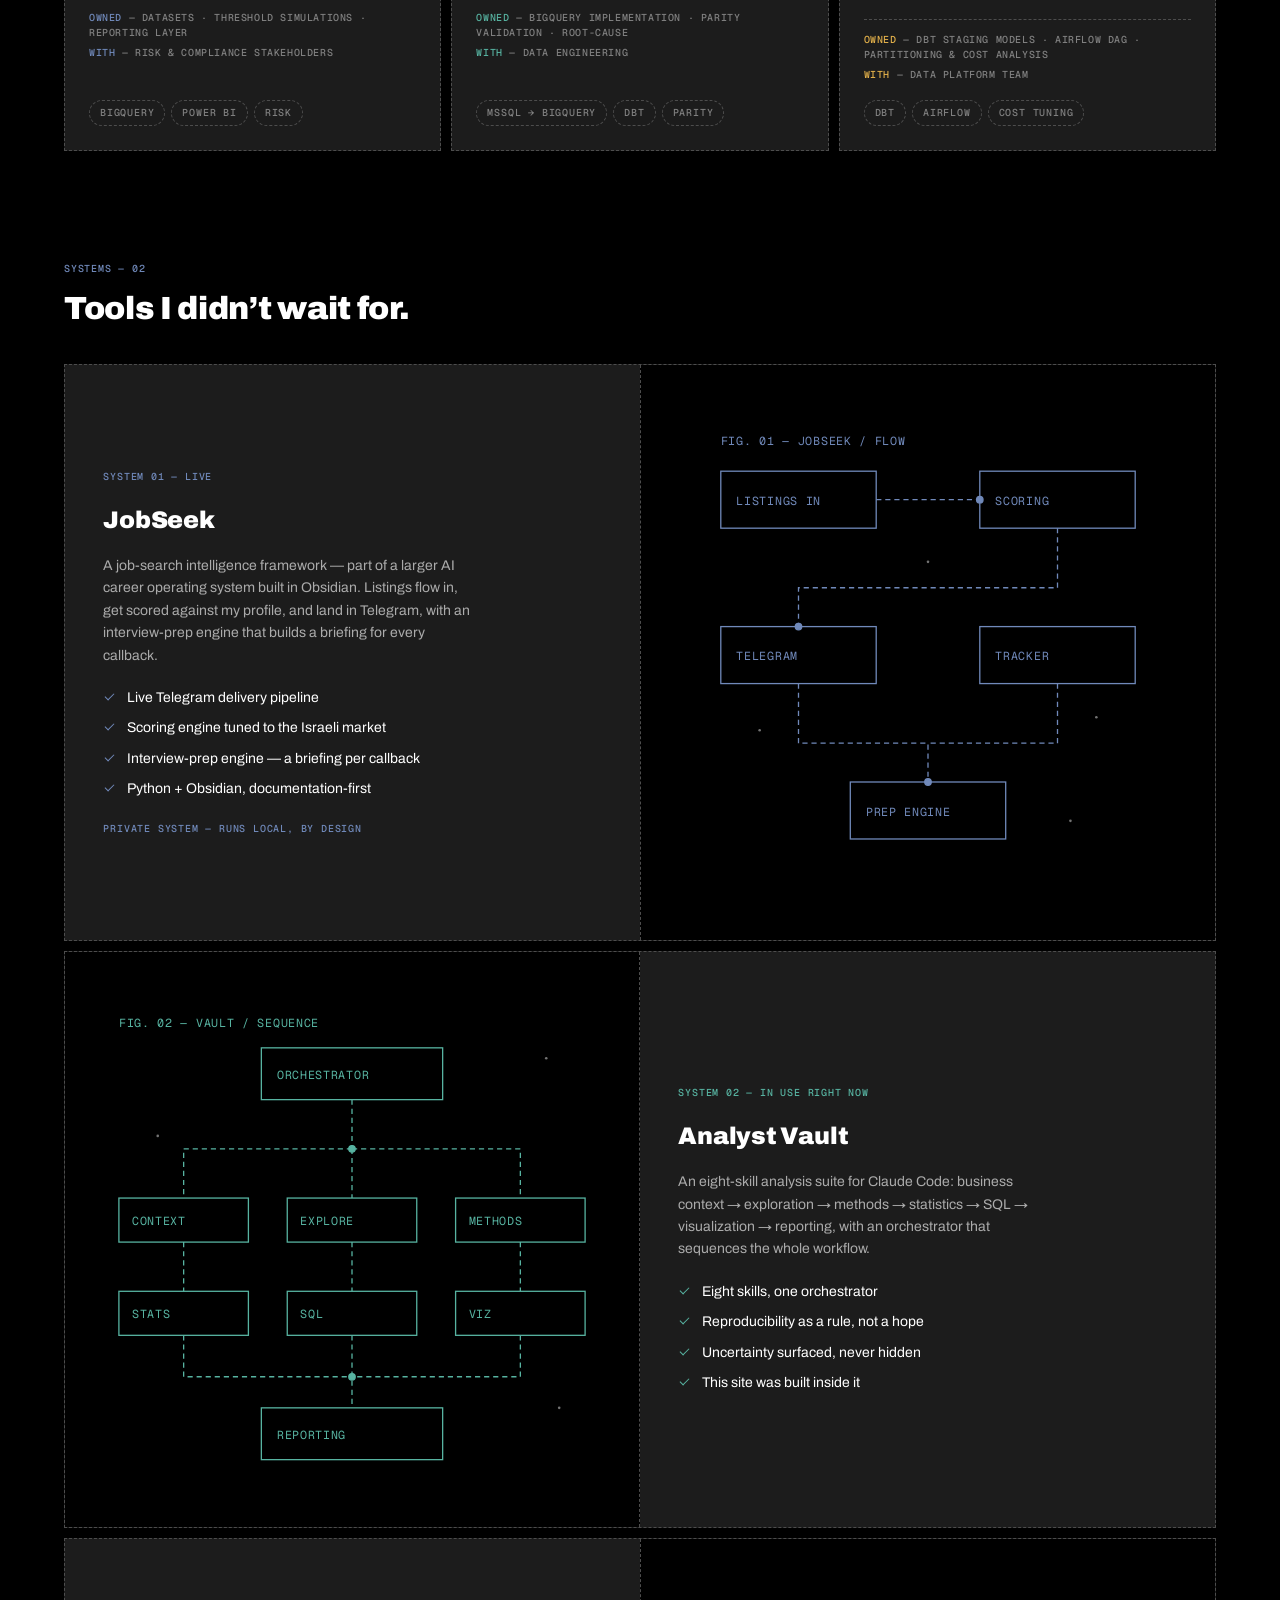
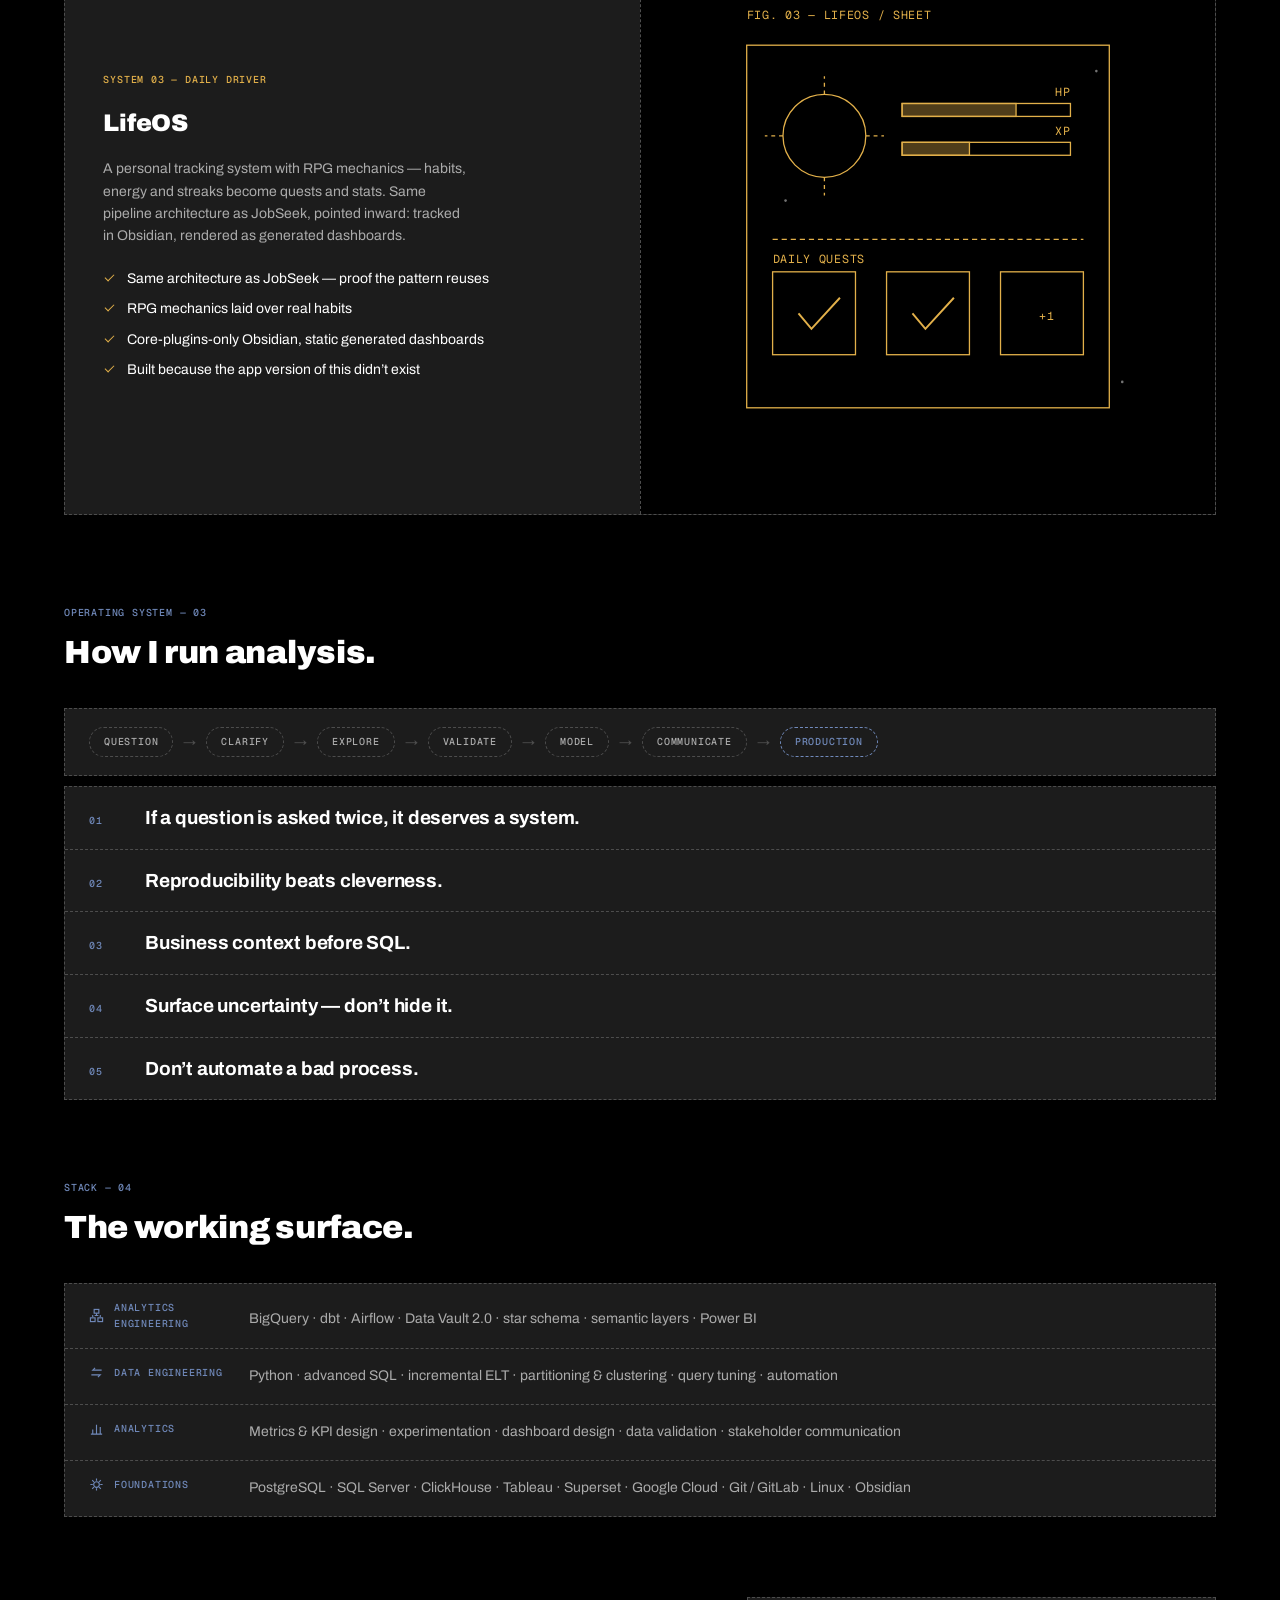
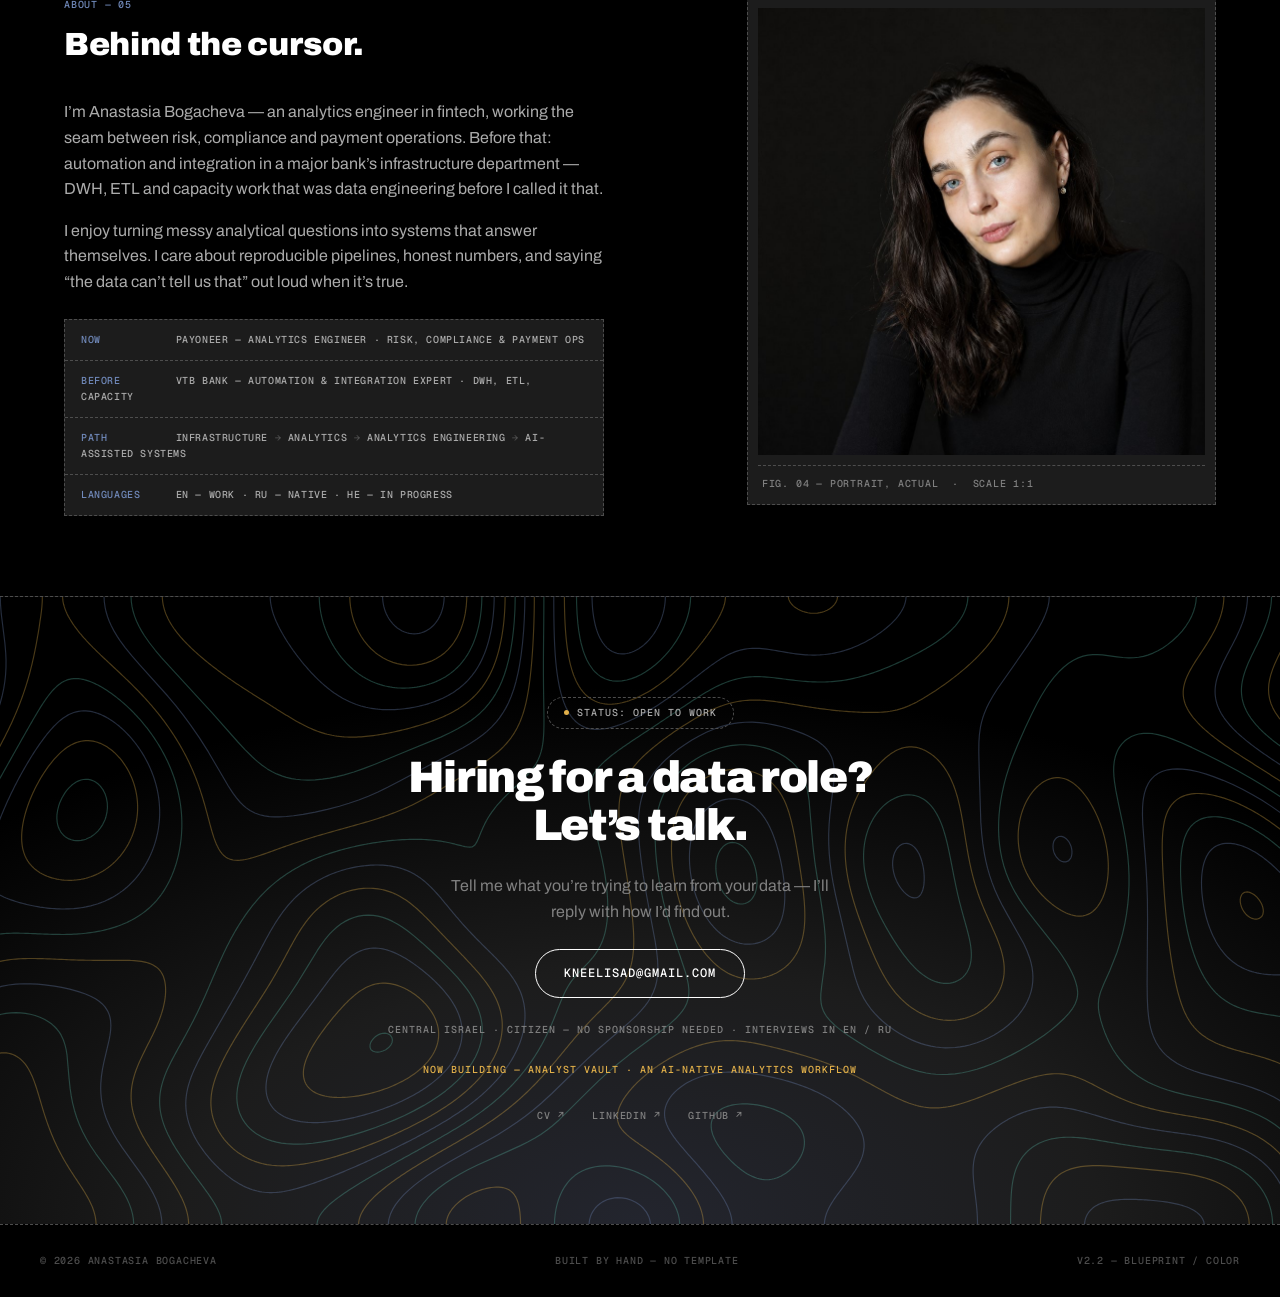
==== commit fd55be6f: "v2.2.1 — JobSeek panel: replace localhost link with private-by-design note Co-Authored-By: Claude Fa" ====
--- a/index.html
+++ b/index.html
@@ -285,7 +285,7 @@
             <li>Interview-prep engine — a briefing per callback</li>
             <li>Python + Obsidian, documentation-first</li>
           </ul>
-          <a class="panel__link mono" href="http://localhost:8765" target="_blank" rel="noopener">OPEN PORTAL ↗ — RUNS LOCAL</a>
+          <span class="panel__link mono">PRIVATE SYSTEM — RUNS LOCAL, BY DESIGN</span>
         </div>
         <div class="panel__fig">
           <!-- Schematic: intake → score → telegram → prep pipeline -->
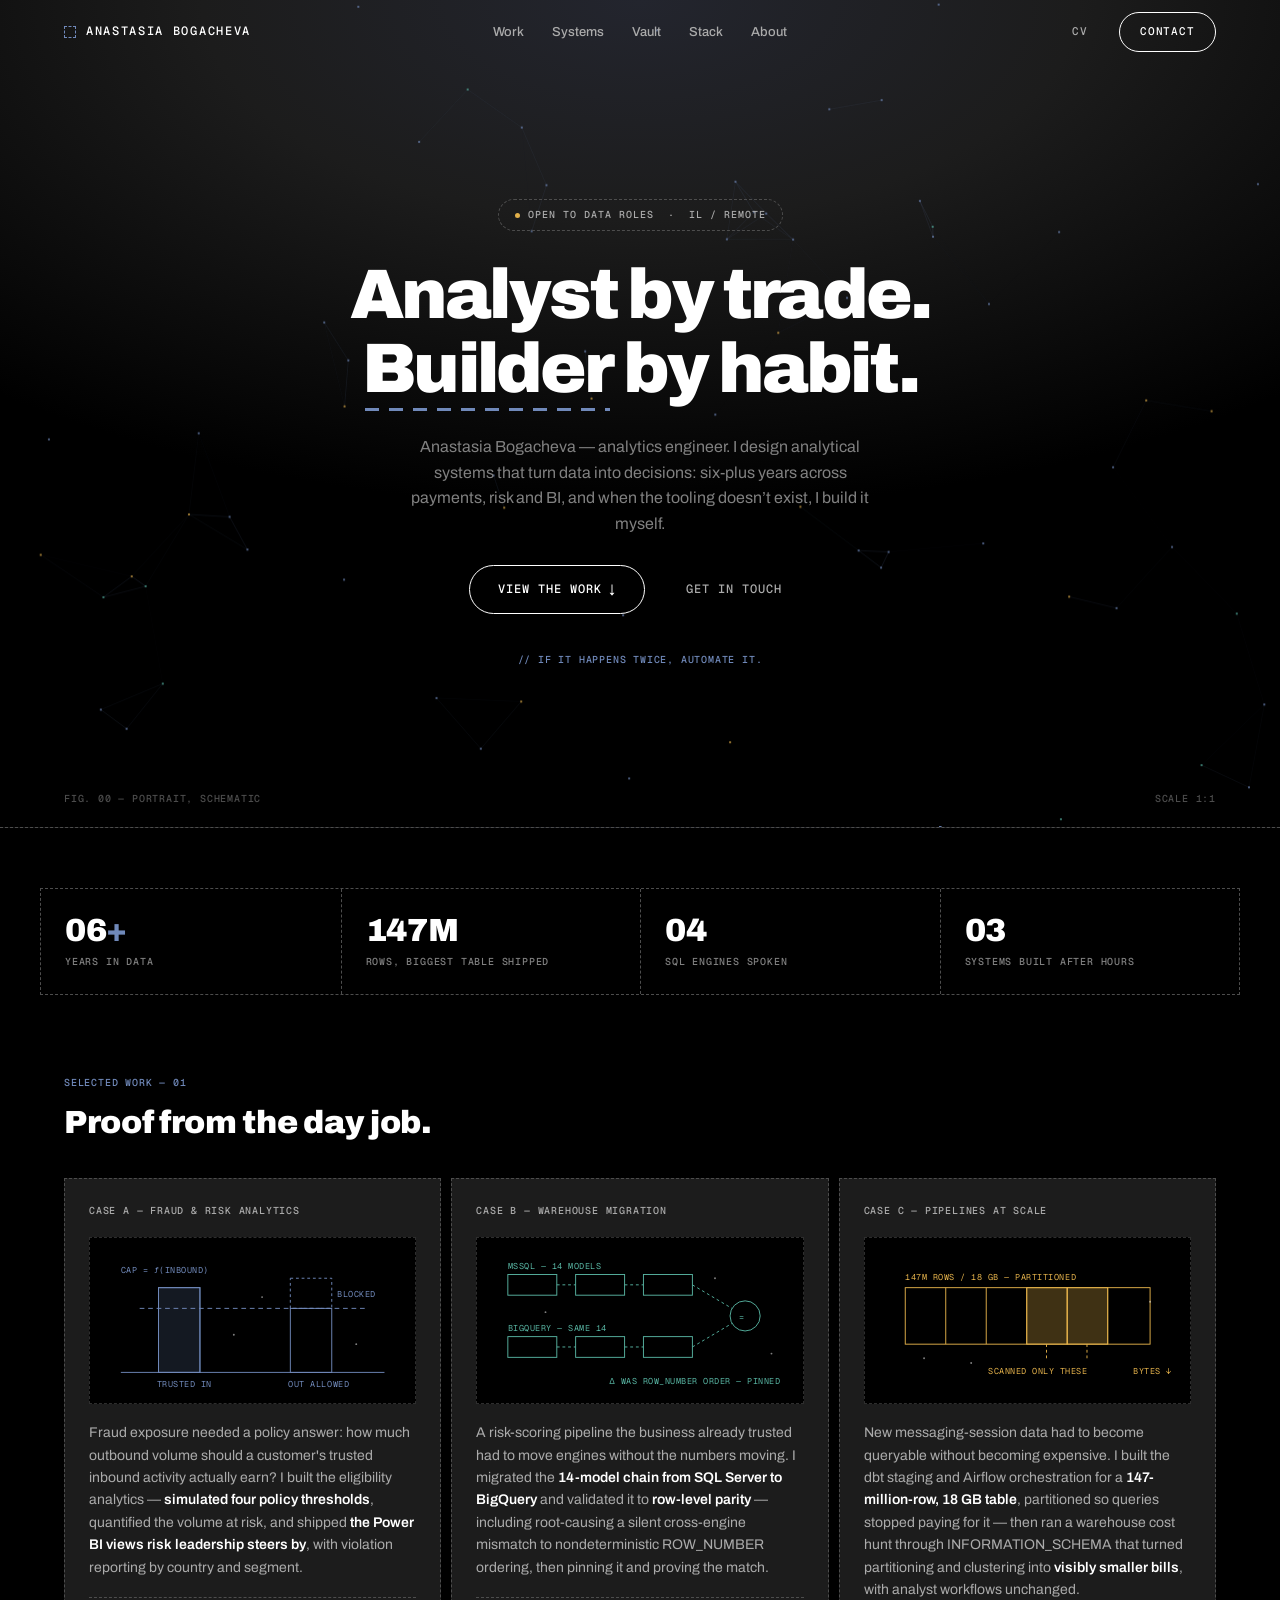
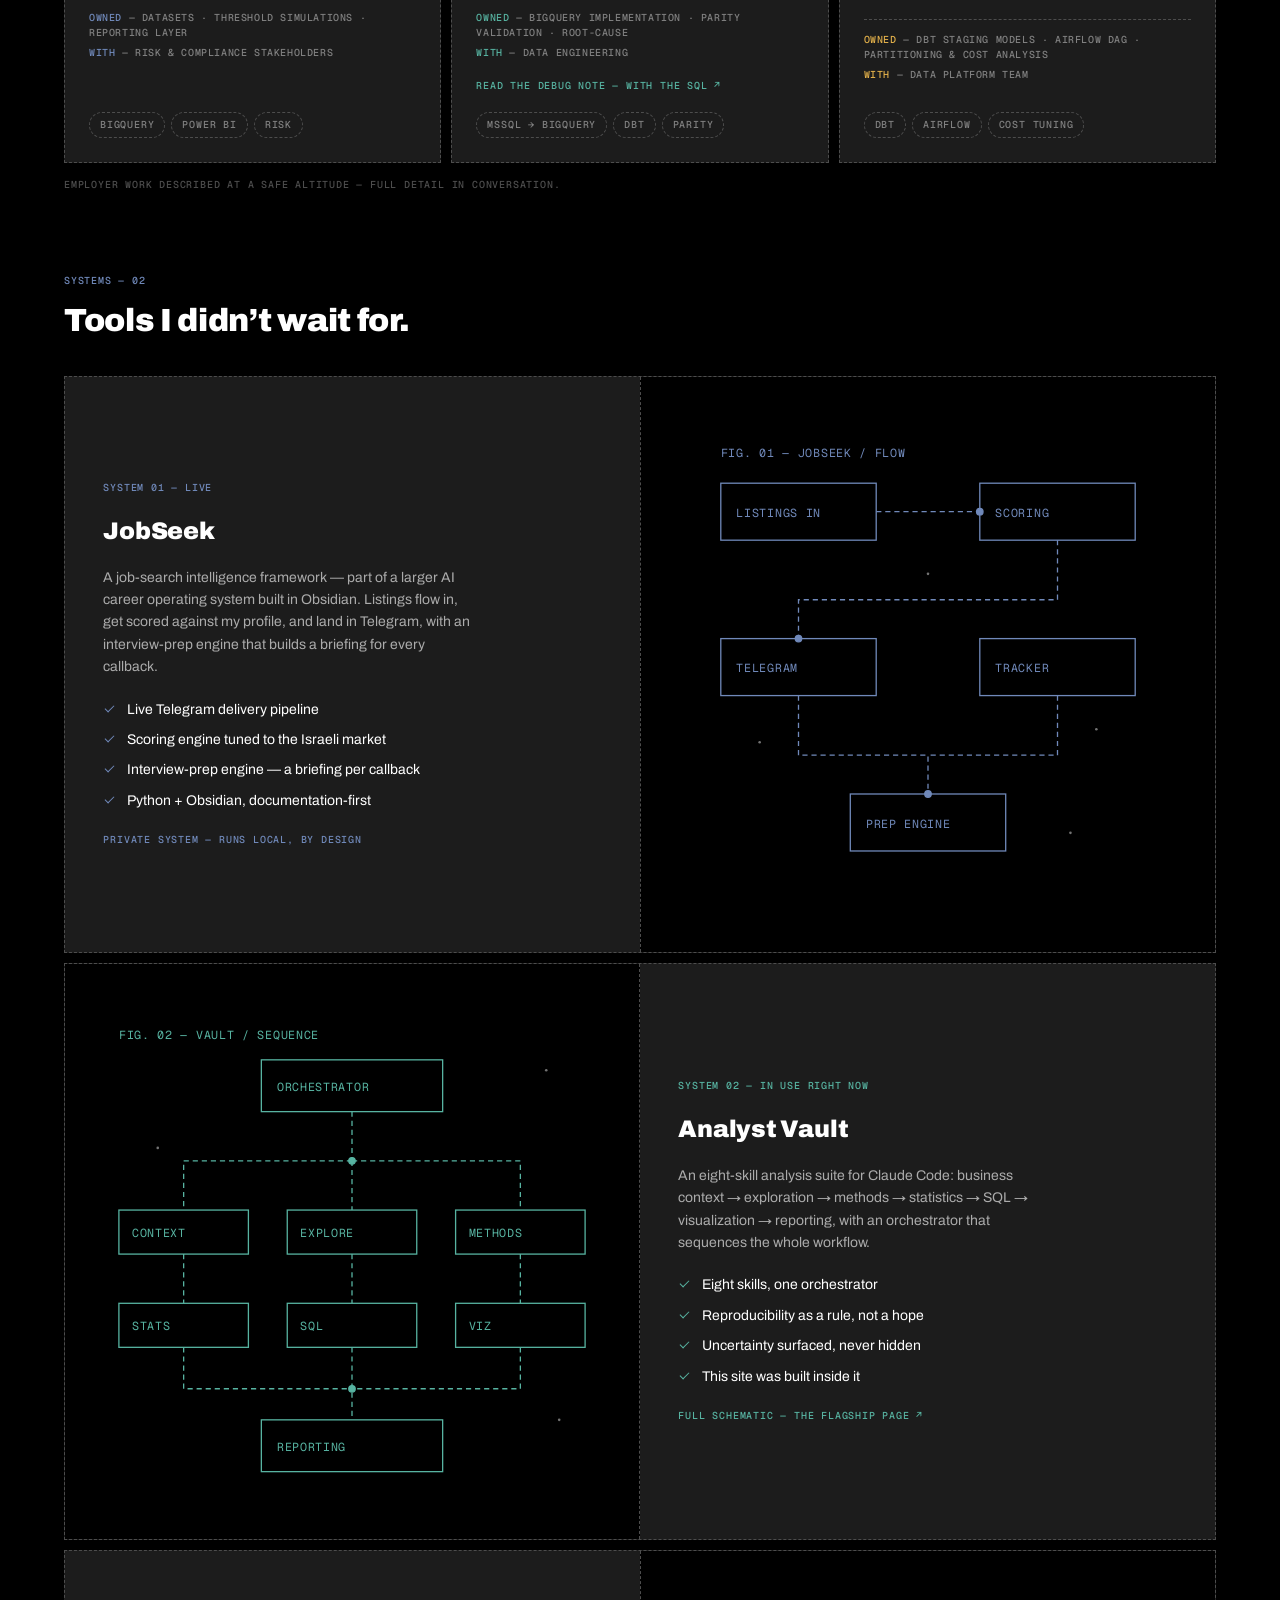
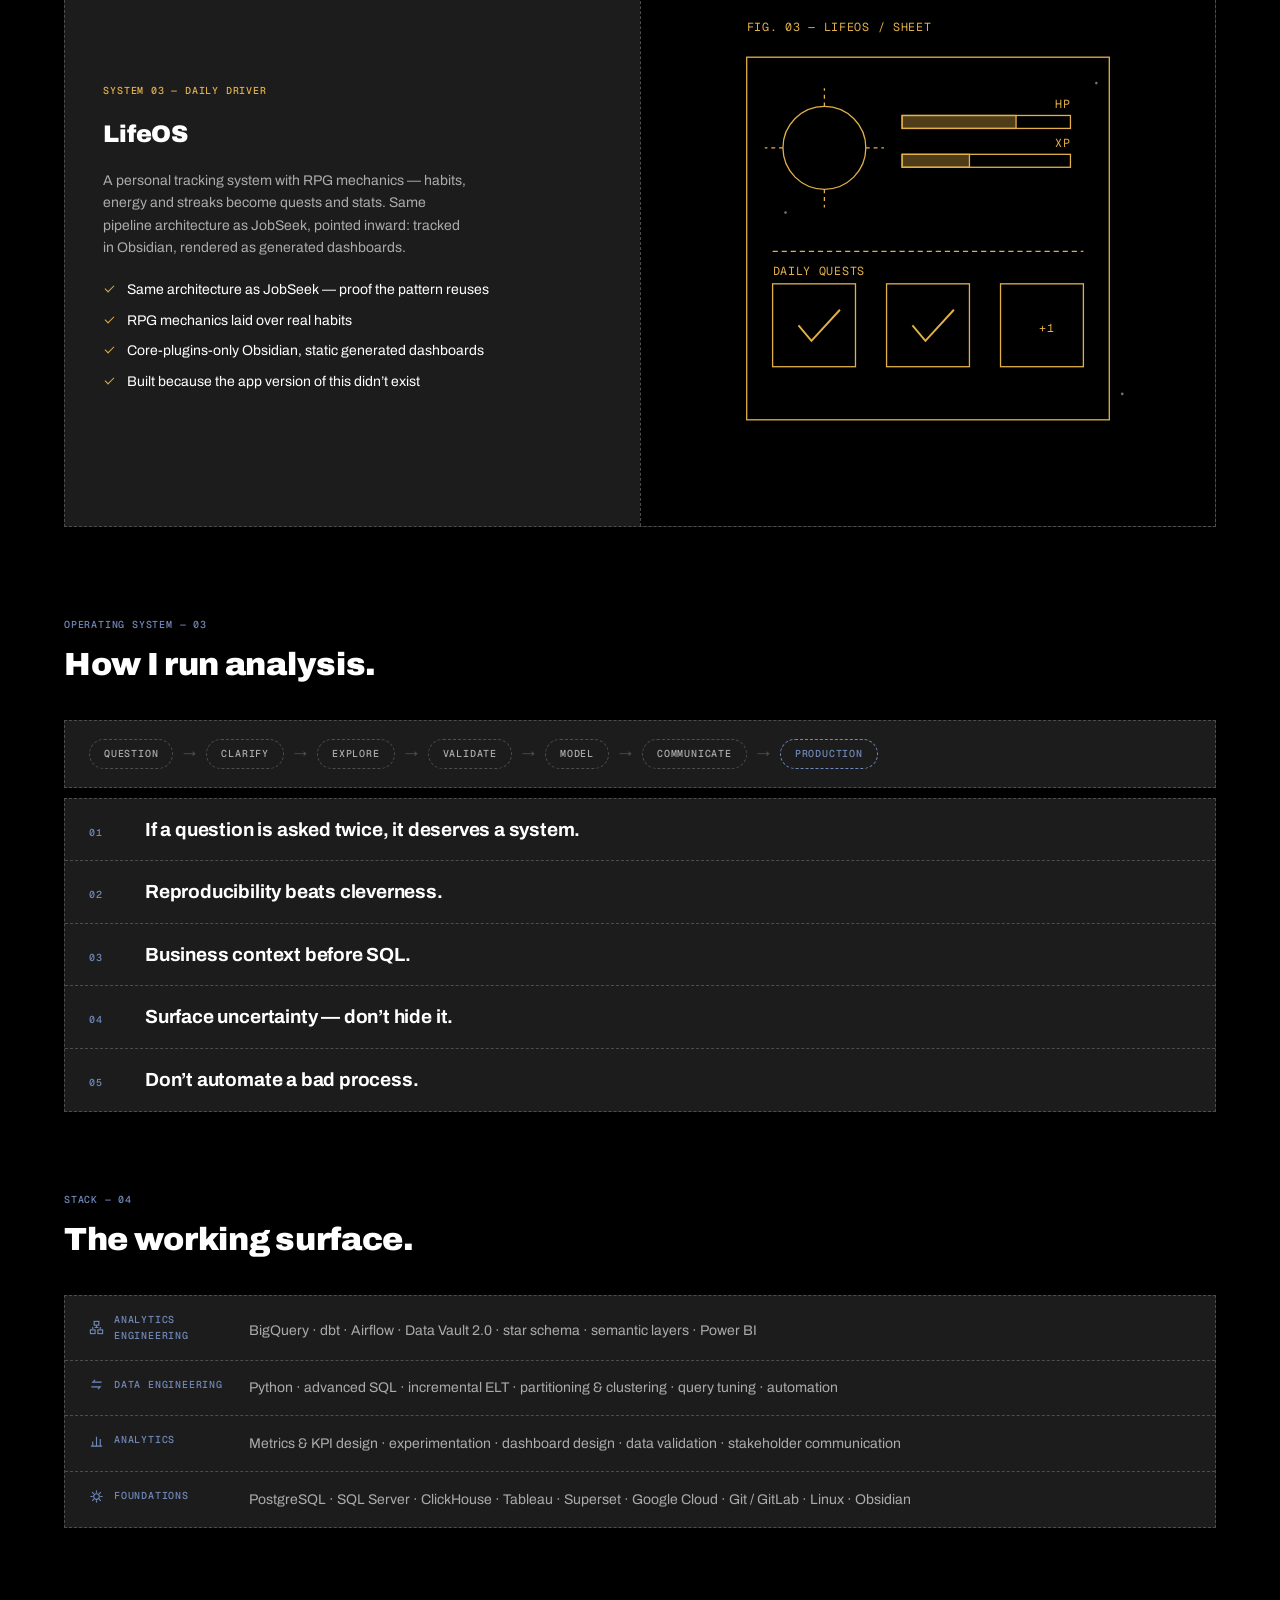
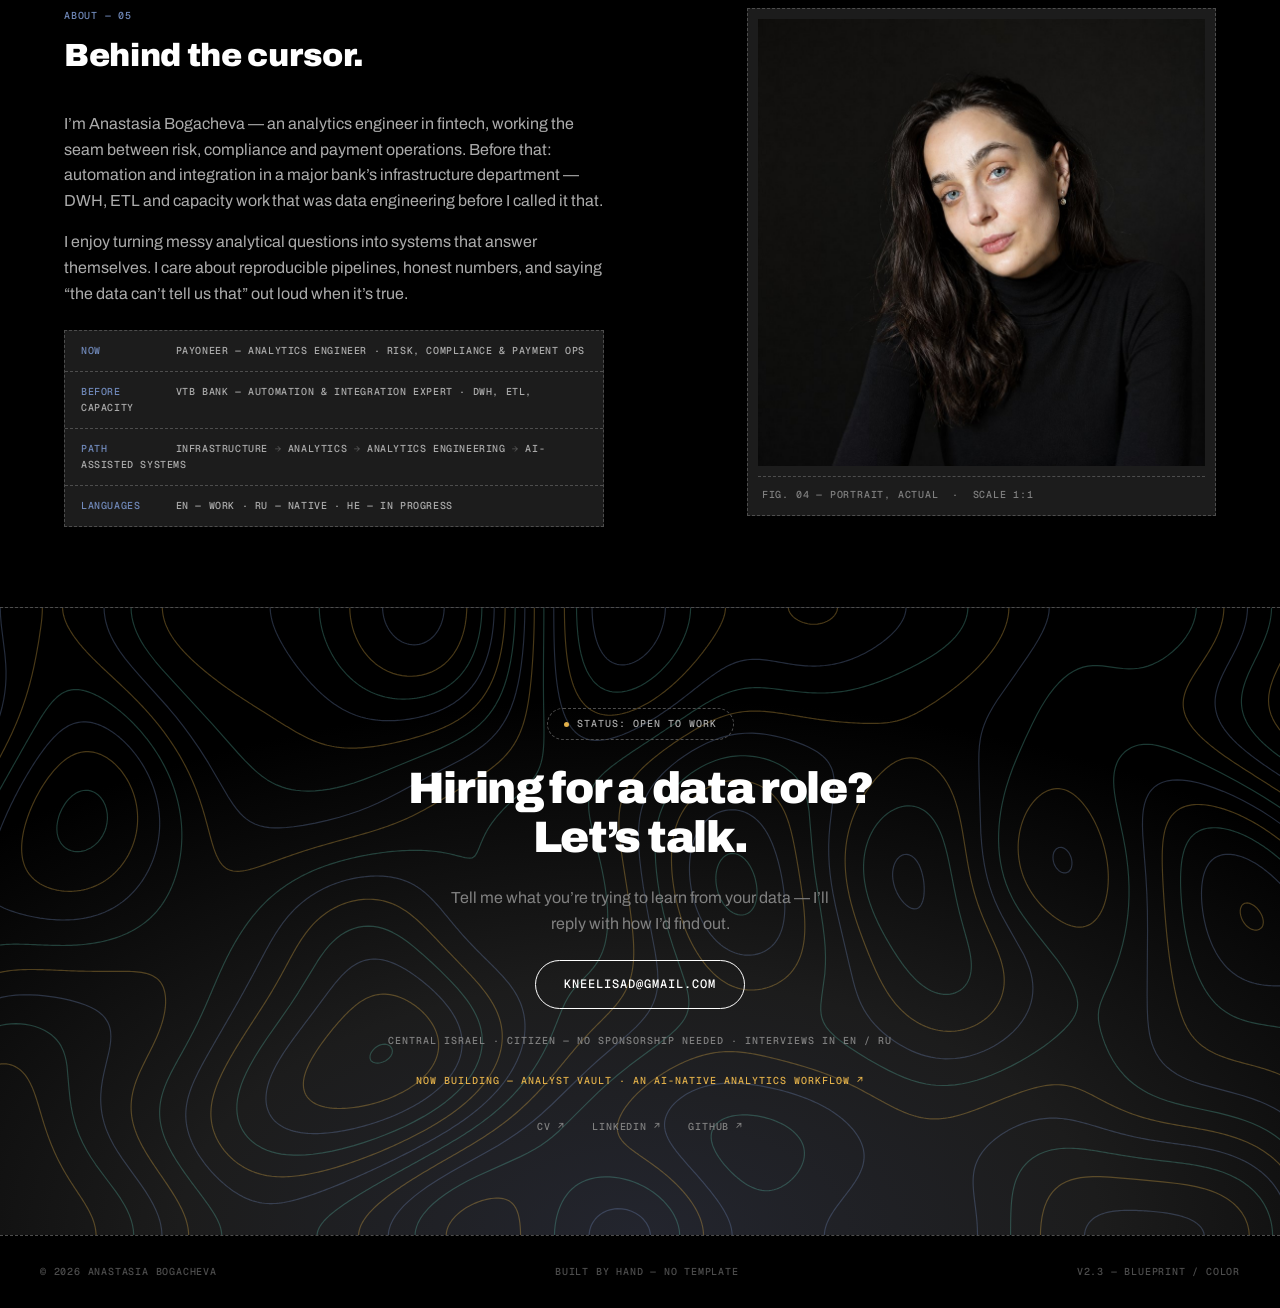
==== commit 08bffd94: "v2.3 — Analyst Vault flagship page + first technical note - vault.html: why/architecture (full schem" ====
--- a/index.html
+++ b/index.html
@@ -60,6 +60,7 @@
       <nav class="nav__links" aria-label="Sections">
         <a href="#work">Work</a>
         <a href="#systems">Systems</a>
+        <a href="vault.html">Vault</a>
         <a href="#stack">Stack</a>
         <a href="#about">About</a>
       </nav>
@@ -209,6 +210,7 @@
             <span><span class="case__own-k">OWNED</span> — BigQuery implementation · parity validation · root-cause</span>
             <span><span class="case__own-k">WITH</span> — data engineering</span>
           </div>
+          <a class="case__link mono" href="notes/row-number-parity.html">READ THE DEBUG NOTE — WITH THE SQL ↗</a>
           <div class="tags mono">
             <span>MSSQL → BIGQUERY</span><span>DBT</span><span>PARITY</span>
           </div>
@@ -336,6 +338,7 @@
             <li>Uncertainty surfaced, never hidden</li>
             <li>This site was built inside it</li>
           </ul>
+          <a class="panel__link mono" href="vault.html">FULL SCHEMATIC — THE FLAGSHIP PAGE ↗</a>
         </div>
         <div class="panel__fig">
           <!-- Schematic: orchestrator fanning out to skill nodes -->
@@ -543,7 +546,7 @@
         </p>
         <a class="btn btn--outline btn--lg" href="mailto:kneelisad@gmail.com">kneelisad@gmail.com</a>
         <p class="contact__meta mono">CENTRAL ISRAEL · CITIZEN — NO SPONSORSHIP NEEDED · INTERVIEWS IN EN / RU</p>
-        <p class="contact__building mono">NOW BUILDING — ANALYST VAULT · AN AI-NATIVE ANALYTICS WORKFLOW</p>
+        <p class="contact__building mono"><a href="vault.html">NOW BUILDING — ANALYST VAULT · AN AI-NATIVE ANALYTICS WORKFLOW&nbsp;↗</a></p>
         <div class="contact__links mono">
           <a href="cv.html">CV&nbsp;↗</a>
           <a href="https://www.linkedin.com/in/aanastasia-bogacheva/" target="_blank" rel="noopener">LINKEDIN&nbsp;↗</a>
@@ -559,7 +562,7 @@
     <div class="footer__inner mono">
       <span>© <span id="year">2026</span> ANASTASIA BOGACHEVA</span>
       <span class="footer__mid">BUILT BY HAND — NO TEMPLATE</span>
-      <span>V2.2 — BLUEPRINT / COLOR</span>
+      <span>V2.3 — BLUEPRINT / COLOR</span>
     </div>
   </footer>
 
--- a/styles.css
+++ b/styles.css
@@ -582,6 +582,8 @@
 /* recruiting facts (citizenship, languages) — must stay readable */
 .contact__meta { color: var(--steel); letter-spacing: 0.1em; }
 .contact__building { color: var(--amber); letter-spacing: 0.1em; }  /* present tense = signal */
+.contact__building a { transition: color .15s ease; }
+.contact__building a:hover { color: var(--paper); }
 .contact__links { display: flex; gap: 28px; margin-top: 6px; }
 .contact__links a { color: var(--steel); transition: color .15s ease; }
 .contact__links a:hover { color: var(--paper); }
@@ -740,6 +742,42 @@
   .cv-head, .cv-section { padding: var(--pad); }
   .hide-sm { display: none; }       /* nav "Download PDF" → "PDF" */
 }
+
+/* ---------- doc-page extras: vault flagship + technical notes ---------- */
+/* code blocks — schematic listings, not syntax-highlight christmas trees */
+.codeblock {
+  background: var(--void);
+  border: 1px dashed #2e2e2e;
+  padding: 16px 18px;
+  overflow-x: auto;
+  margin: 4px 0;
+}
+.codeblock pre {
+  font-family: var(--mono);
+  font-size: 12px;
+  line-height: 1.7;
+  color: var(--ash);
+  letter-spacing: 0.01em;
+}
+.codeblock .k { color: var(--paper); }          /* emphasized token   */
+.codeblock .c { color: var(--peri); }           /* annotation comment */
+.codeblock .bad { color: var(--rose, #c67d90); }
+.codeblock__label {
+  display: block;
+  margin-bottom: 10px;
+  color: var(--steel);
+}
+
+/* in-card links out to notes/pages */
+.case__link {
+  color: var(--accent);
+  letter-spacing: 0.08em;
+  transition: color .15s ease;
+}
+.case__link:hover { color: var(--paper); }
+
+/* skill rows on the vault page get a phase tag column */
+.skill-phase { color: var(--steel); min-width: 92px; display: inline-block; }
 
 /* ---------- print: this page doubles as a paper CV ---------- */
 @media print {
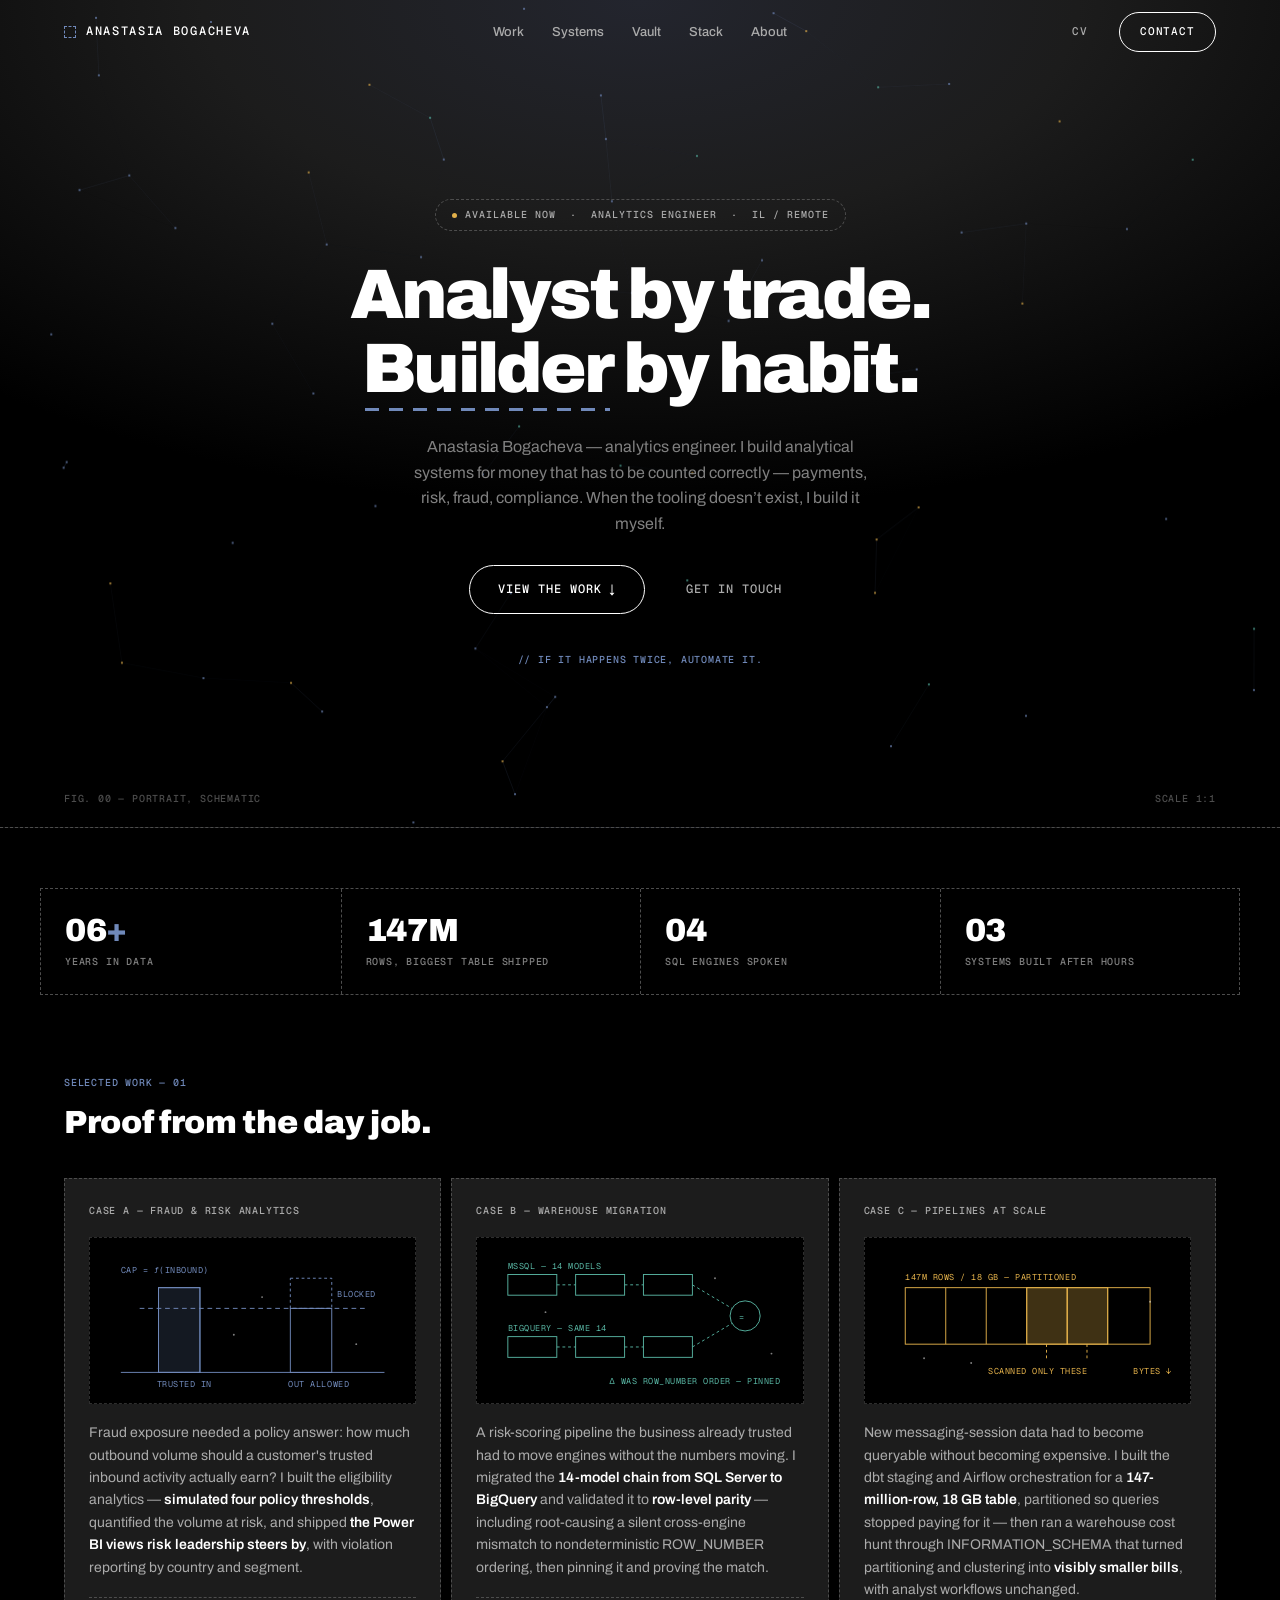
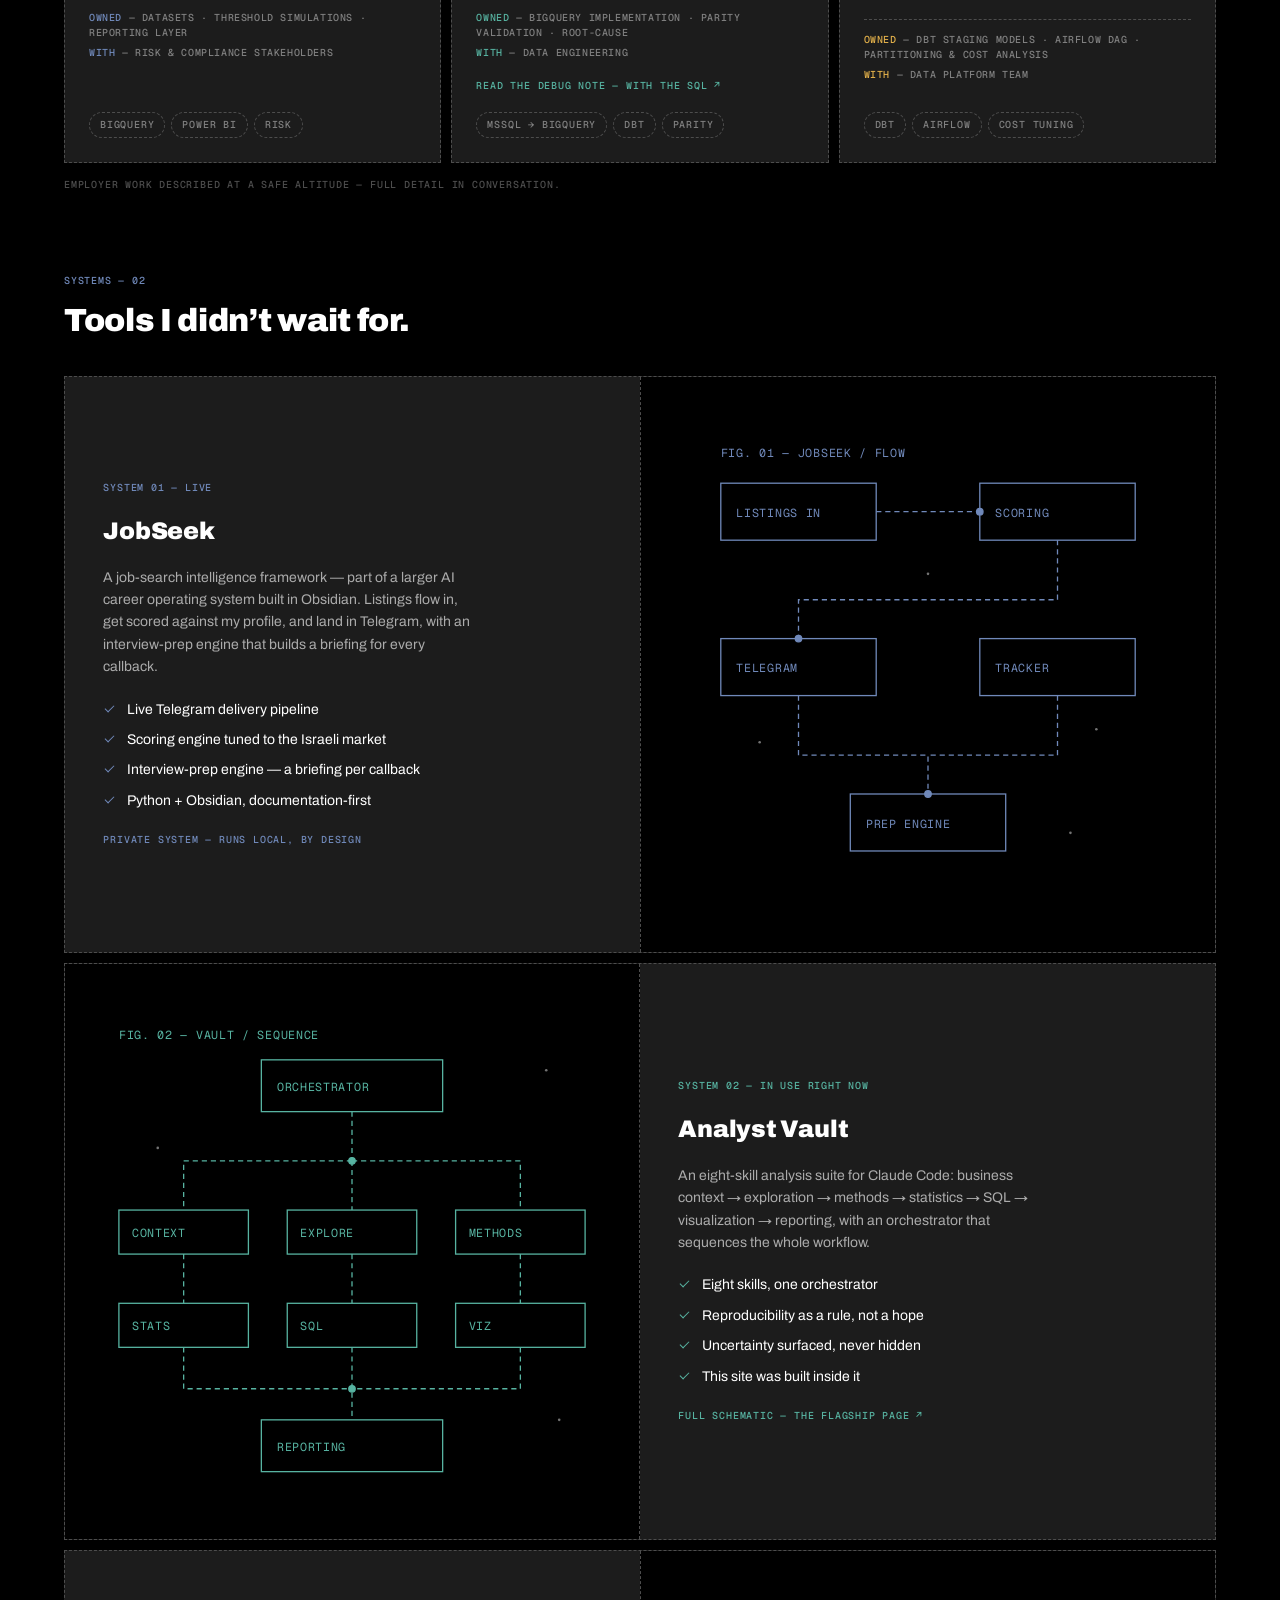
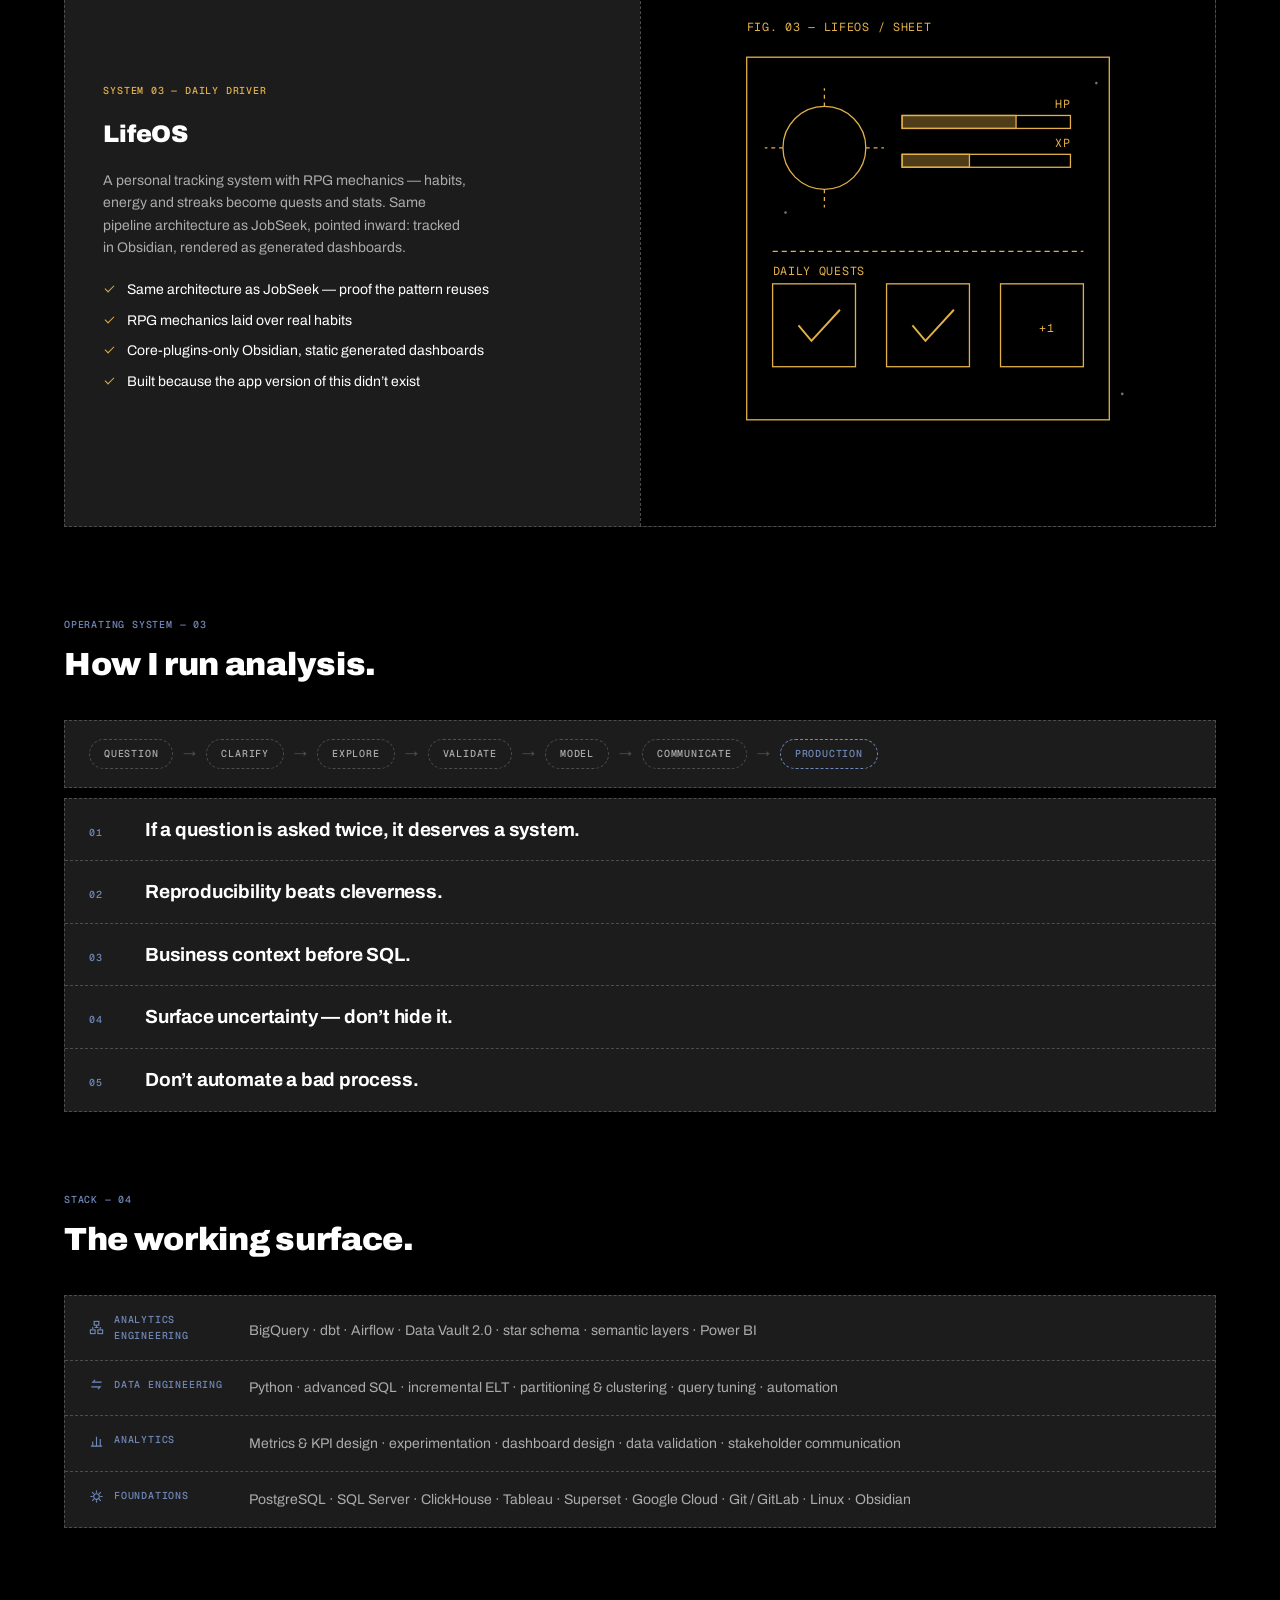
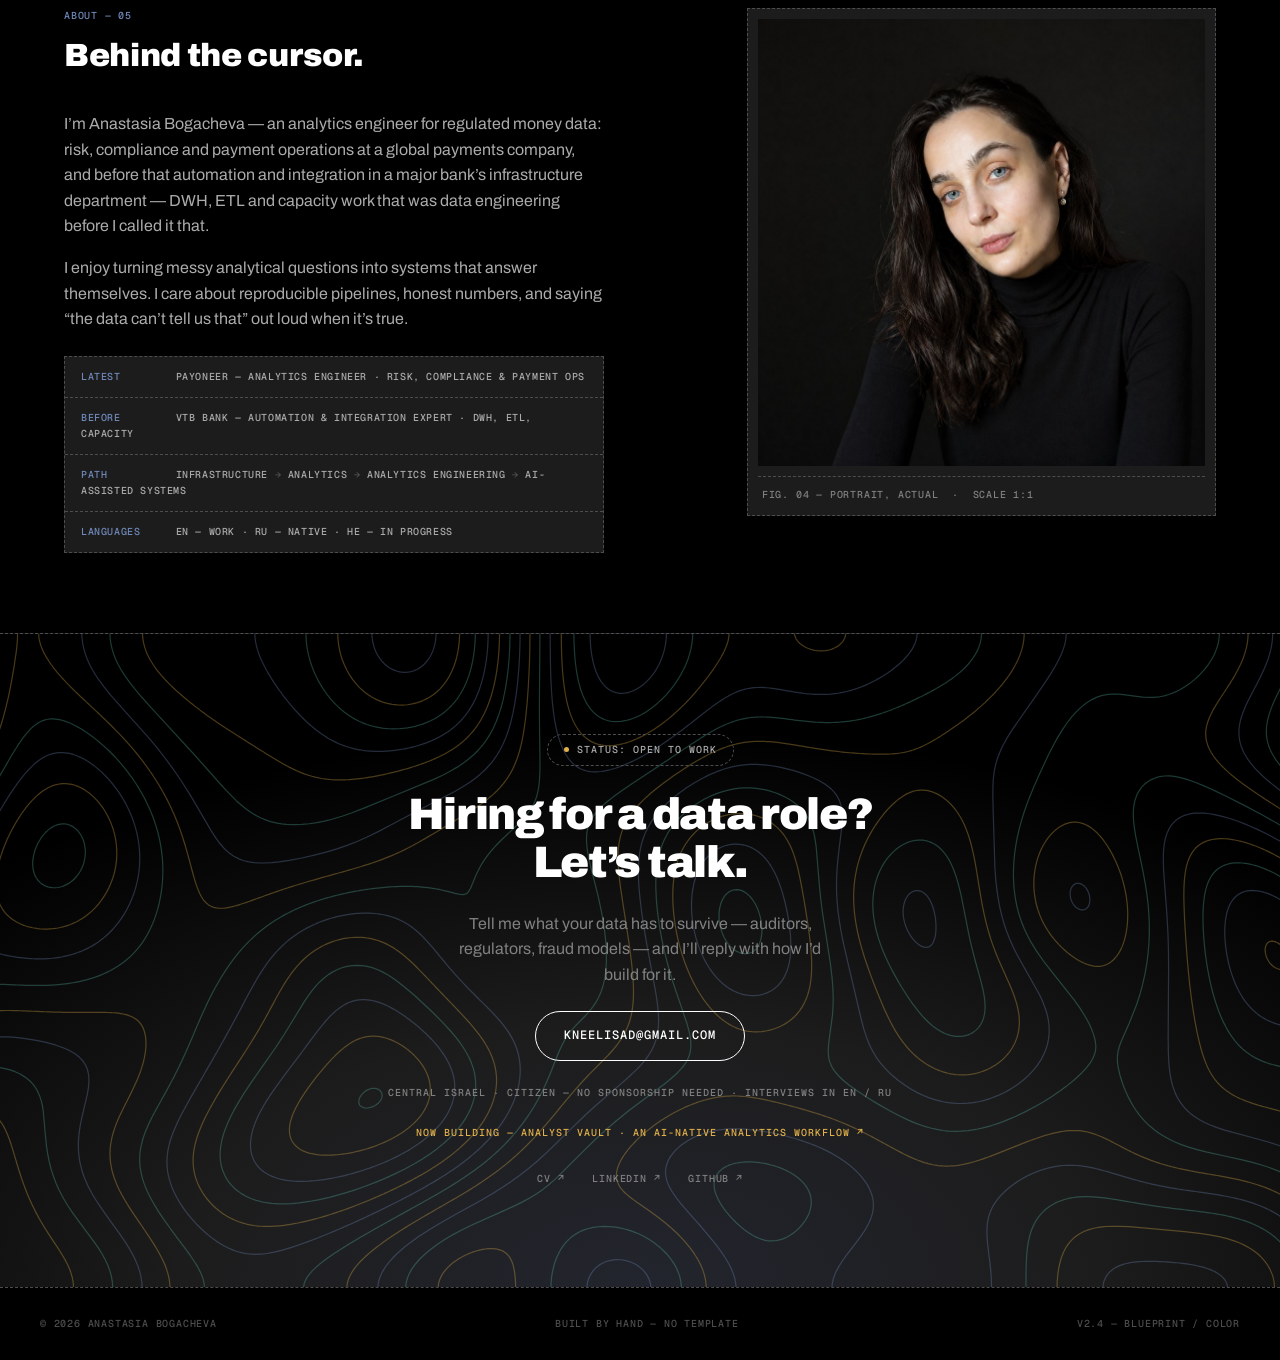
==== commit 7e0933b4: "v2.4 — brand wedge from GTM plan; availability + employment tense update - Positioning per brand pla" ====
--- a/index.html
+++ b/index.html
@@ -12,10 +12,10 @@
   -->
   <meta charset="UTF-8">
   <meta name="viewport" content="width=device-width, initial-scale=1.0">
-  <title>Anastasia Bogacheva — Analytics Engineer &amp; Builder</title>
-  <meta name="description" content="Anastasia Bogacheva — Analytics Engineer. I design analytical systems that turn data into decisions: BigQuery, dbt, Airflow, Power BI across payments, risk and BI. Systems: JobSeek, Analyst Vault, LifeOS.">
-  <meta property="og:title" content="Anastasia Bogacheva — Analytics Engineer & Builder">
-  <meta property="og:description" content="I design analytical systems that turn data into decisions. Six-plus years across payments, risk and BI.">
+  <title>Anastasia Bogacheva — Analytics Engineer · Risk, Fraud &amp; Payments Data</title>
+  <meta name="description" content="Anastasia Bogacheva — Analytics Engineer for risk, fraud, compliance and payments data. BigQuery, dbt, Airflow, Power BI — data that survives audits. Available for data roles, Israel / remote.">
+  <meta property="og:title" content="Anastasia Bogacheva — Analytics Engineer · Risk, Fraud & Payments Data">
+  <meta property="og:description" content="I build analytical systems for money that has to be counted correctly — payments, risk, compliance. Data that survives audits.">
   <meta property="og:type" content="website">
   <meta property="og:url" content="https://aaaanastasia.github.io/">
   <meta property="og:image" content="https://aaaanastasia.github.io/assets/portrait.jpg">
@@ -80,14 +80,13 @@
       <div class="hero__inner reveal">
         <span class="chip">
           <span class="chip__dot" aria-hidden="true"></span>
-          OPEN TO DATA ROLES&nbsp;&nbsp;·&nbsp;&nbsp;IL / REMOTE
+          AVAILABLE NOW&nbsp;&nbsp;·&nbsp;&nbsp;ANALYTICS ENGINEER&nbsp;&nbsp;·&nbsp;&nbsp;IL / REMOTE
         </span>
         <h1 class="hero__title">Analyst by trade.<br><span class="u-annotate">Builder</span> by&nbsp;habit.</h1>
         <p class="hero__sub">
-          Anastasia Bogacheva — analytics engineer. I design analytical
-          systems that turn data into decisions: six-plus years across
-          payments, risk and BI, and when the tooling doesn&rsquo;t exist,
-          I build it myself.
+          Anastasia Bogacheva — analytics engineer. I build analytical systems
+          for money that has to be counted correctly — payments, risk, fraud,
+          compliance. When the tooling doesn&rsquo;t exist, I build it myself.
         </p>
         <div class="hero__cta">
           <a class="btn btn--outline btn--lg" href="#work">View the work<span class="btn__arrow" aria-hidden="true">↓</span></a>
@@ -505,11 +504,12 @@
           </div>
           <div class="about__text reveal">
             <p>
-              I&rsquo;m Anastasia Bogacheva — an analytics engineer in fintech,
-              working the seam between risk, compliance and payment operations.
-              Before that: automation and integration in a major bank&rsquo;s
-              infrastructure department — DWH, ETL and capacity work that was
-              data engineering before I called it that.
+              I&rsquo;m Anastasia Bogacheva — an analytics engineer for
+              regulated money data: risk, compliance and payment operations
+              at a global payments company, and before that automation and
+              integration in a major bank&rsquo;s infrastructure department —
+              DWH, ETL and capacity work that was data engineering before
+              I called it that.
             </p>
             <p>
               I enjoy turning messy analytical questions into systems that
@@ -518,7 +518,7 @@
               that&rdquo; out loud when it&rsquo;s true.
             </p>
             <div class="track dashed-box">
-              <div class="track__row mono"><span class="track__key">NOW</span> PAYONEER — ANALYTICS ENGINEER · RISK, COMPLIANCE &amp; PAYMENT OPS</div>
+              <div class="track__row mono"><span class="track__key">LATEST</span> PAYONEER — ANALYTICS ENGINEER · RISK, COMPLIANCE &amp; PAYMENT OPS</div>
               <div class="track__row mono"><span class="track__key">BEFORE</span> VTB BANK — AUTOMATION &amp; INTEGRATION EXPERT · DWH, ETL, CAPACITY</div>
               <div class="track__row mono"><span class="track__key">PATH</span> INFRASTRUCTURE <span class="track__arrow">→</span> ANALYTICS <span class="track__arrow">→</span> ANALYTICS ENGINEERING <span class="track__arrow">→</span> AI-ASSISTED SYSTEMS</div>
               <div class="track__row mono"><span class="track__key">LANGUAGES</span> EN — WORK · RU — NATIVE · HE — IN PROGRESS</div>
@@ -541,8 +541,8 @@
         </span>
         <h2 class="contact__title">Hiring for a data role?<br>Let&rsquo;s talk.</h2>
         <p class="contact__sub">
-          Tell me what you&rsquo;re trying to learn from your data —
-          I&rsquo;ll reply with how I&rsquo;d find out.
+          Tell me what your data has to survive — auditors, regulators,
+          fraud models — and I&rsquo;ll reply with how I&rsquo;d build for it.
         </p>
         <a class="btn btn--outline btn--lg" href="mailto:kneelisad@gmail.com">kneelisad@gmail.com</a>
         <p class="contact__meta mono">CENTRAL ISRAEL · CITIZEN — NO SPONSORSHIP NEEDED · INTERVIEWS IN EN / RU</p>
@@ -562,7 +562,7 @@
     <div class="footer__inner mono">
       <span>© <span id="year">2026</span> ANASTASIA BOGACHEVA</span>
       <span class="footer__mid">BUILT BY HAND — NO TEMPLATE</span>
-      <span>V2.3 — BLUEPRINT / COLOR</span>
+      <span>V2.4 — BLUEPRINT / COLOR</span>
     </div>
   </footer>
 
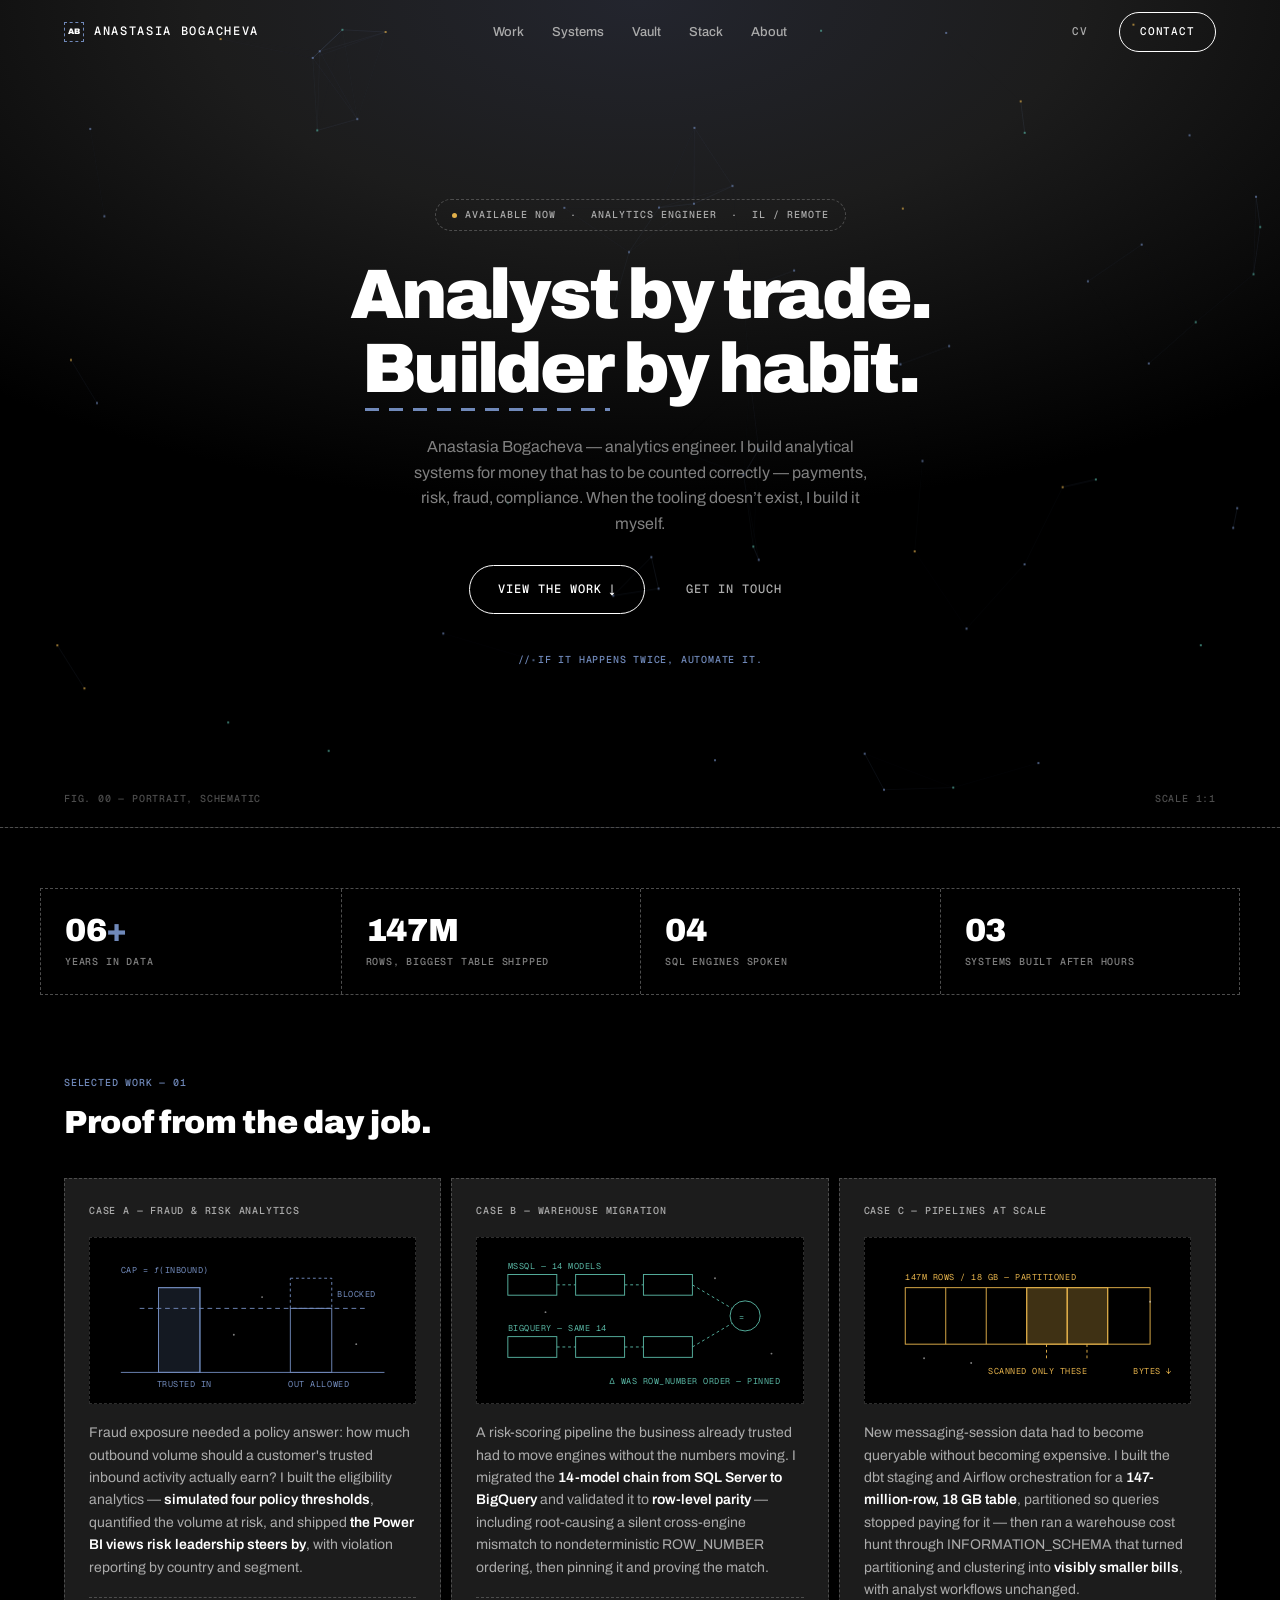
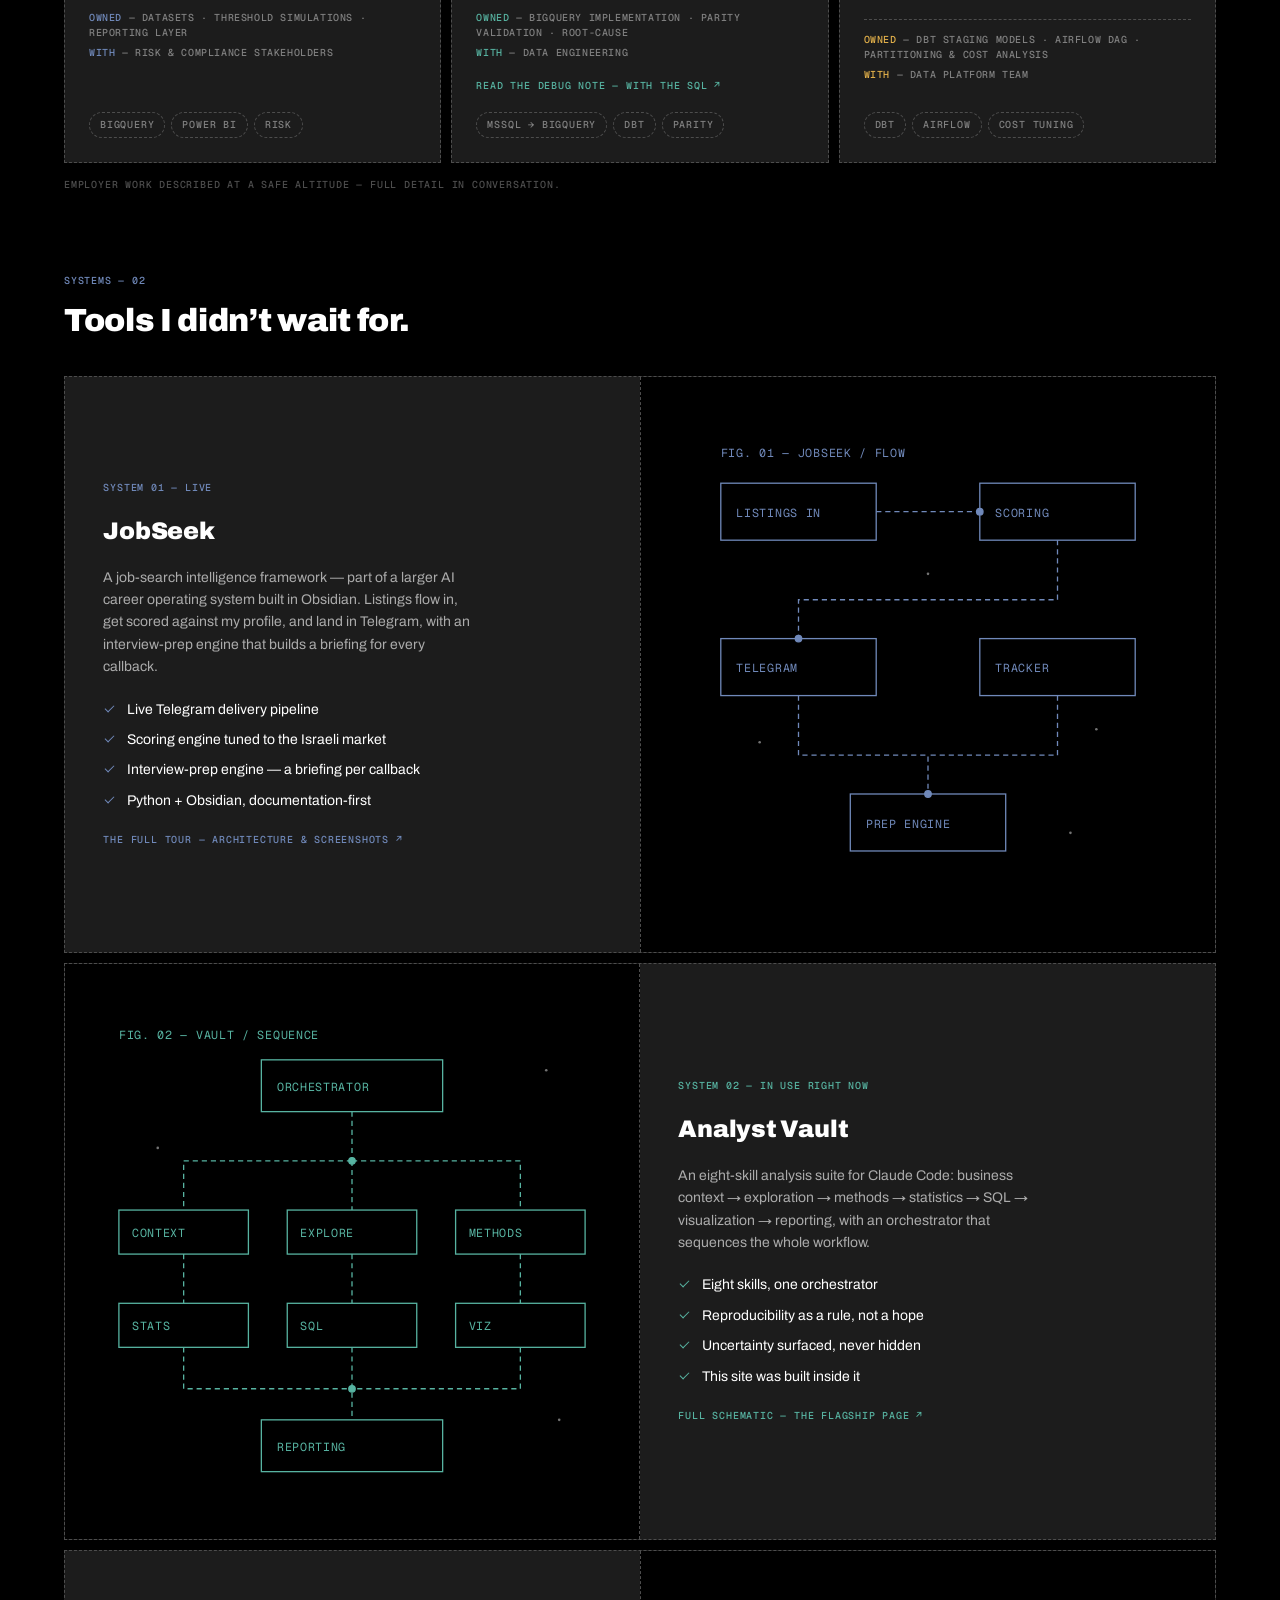
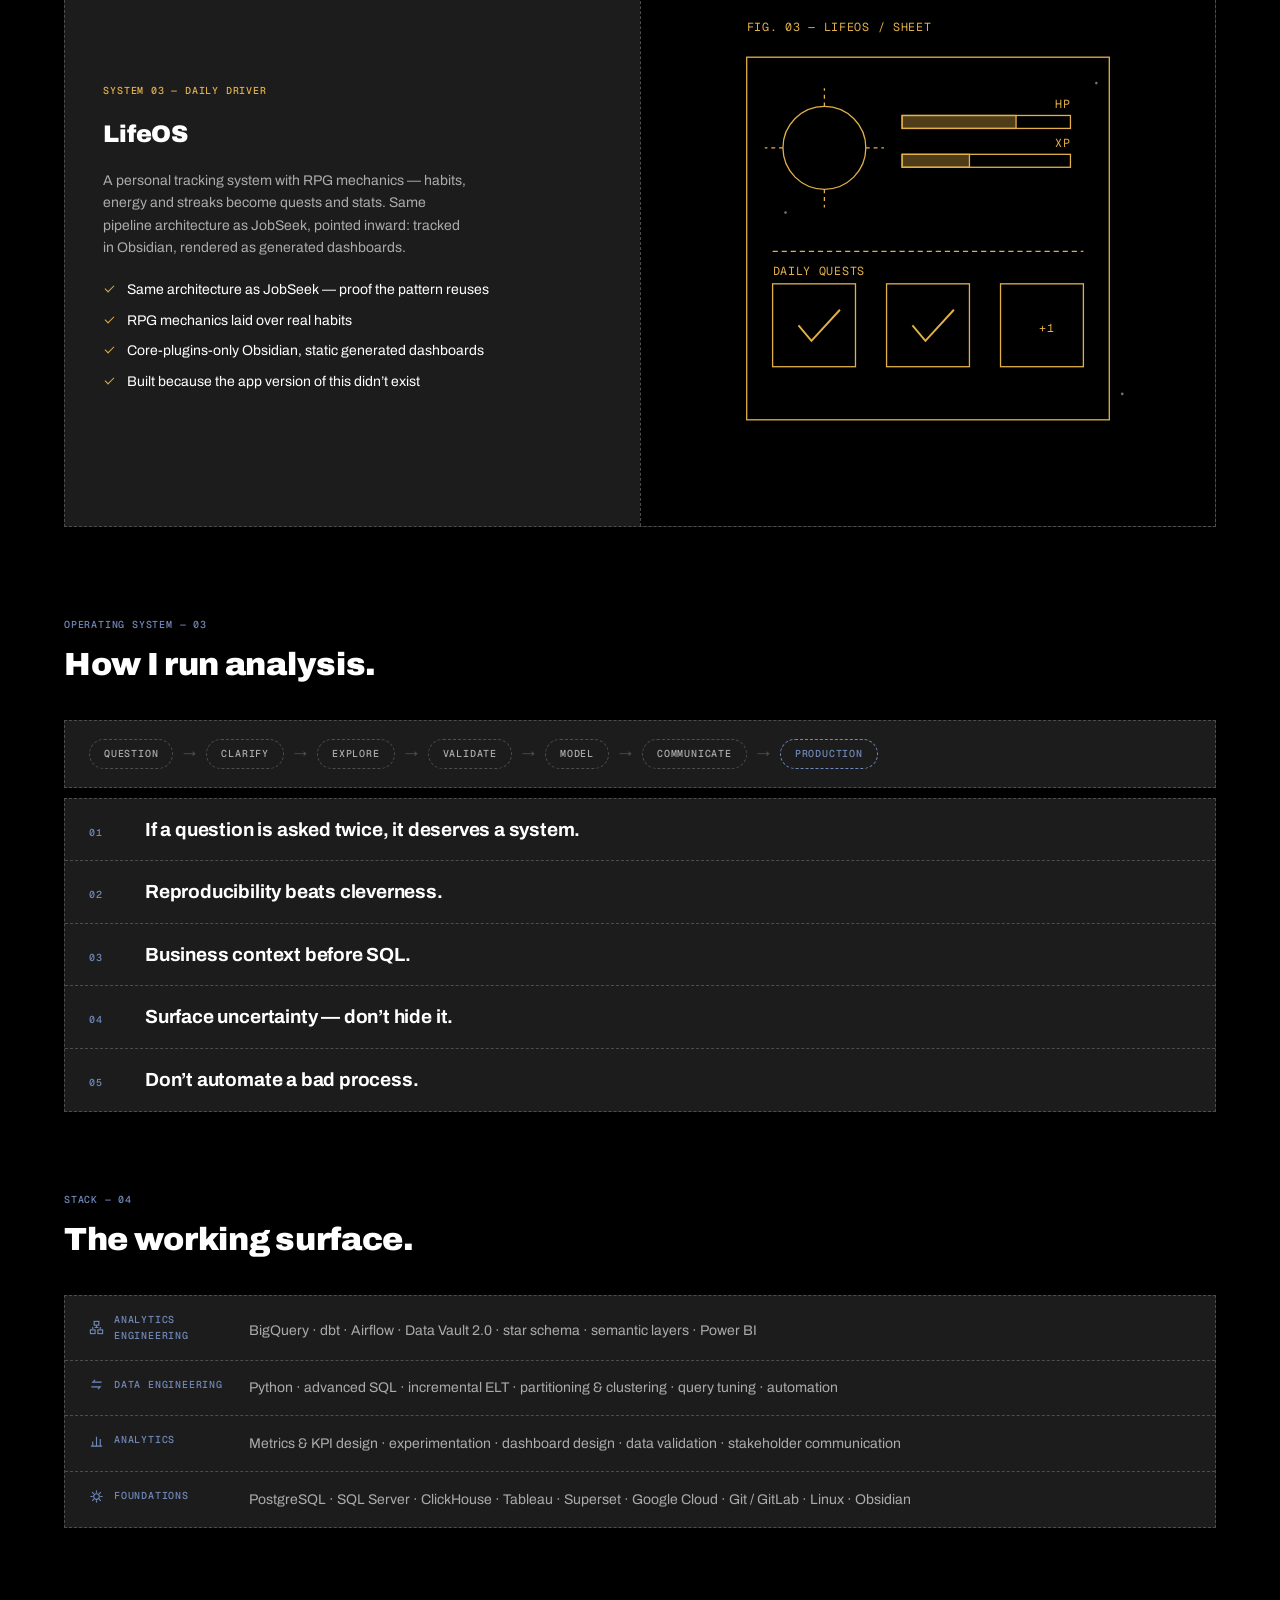
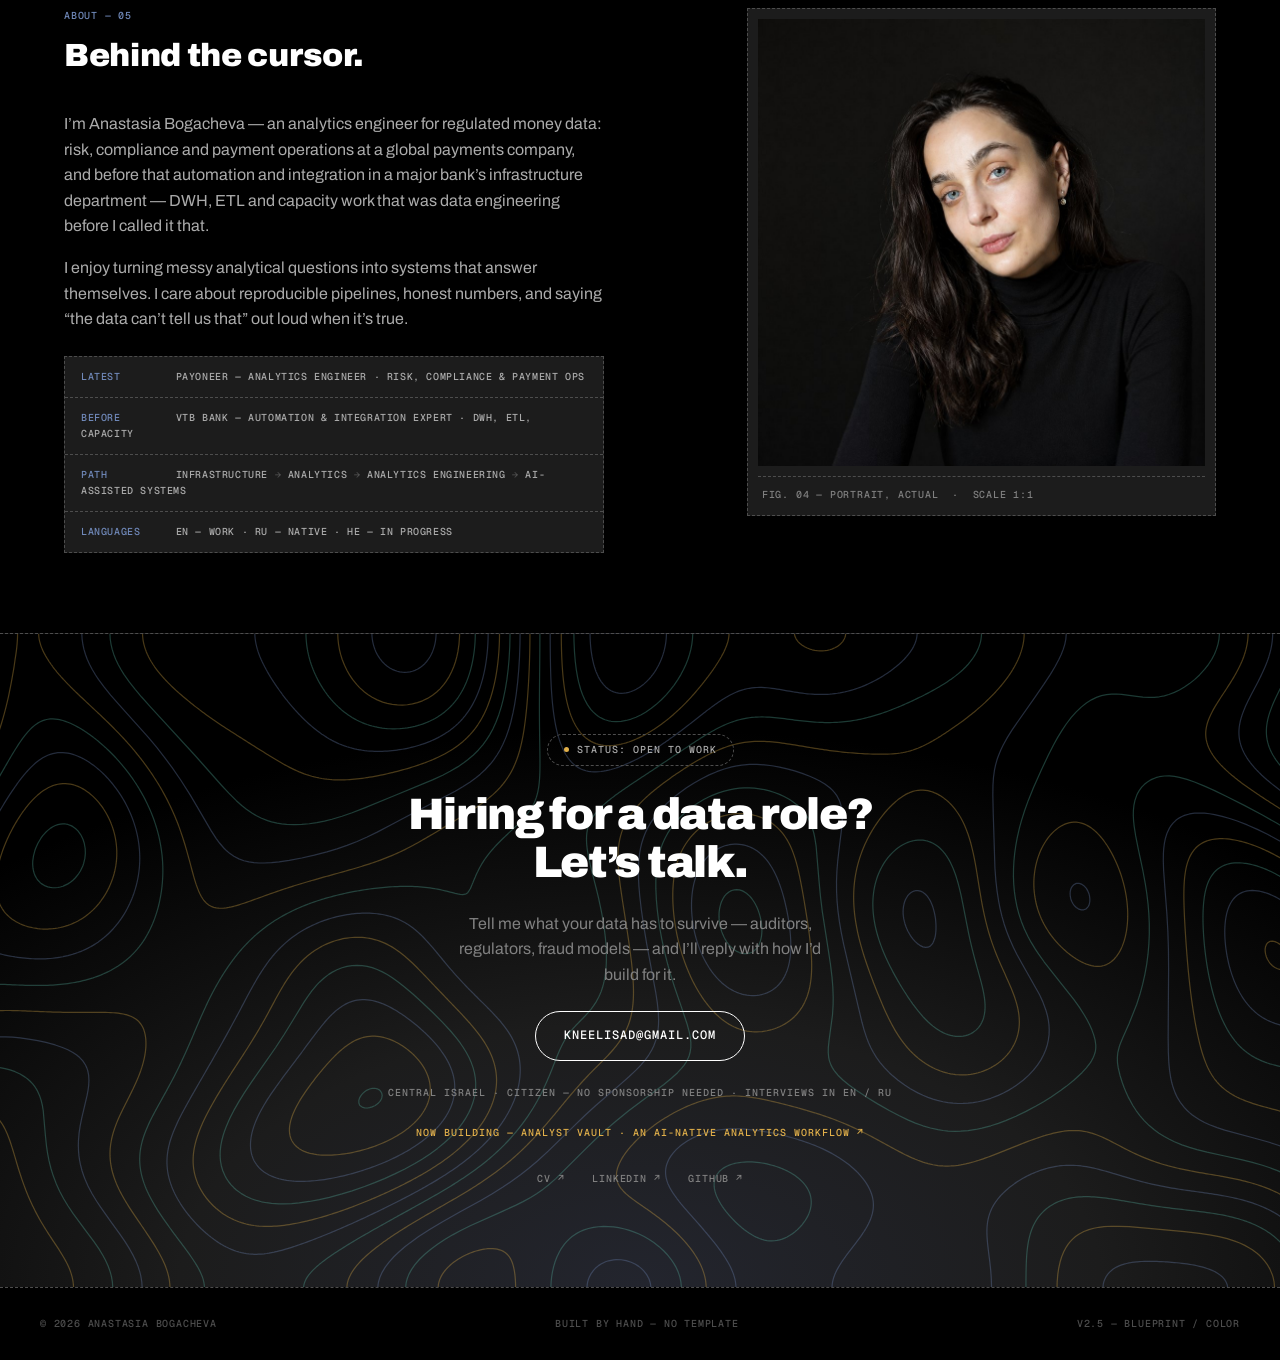
==== commit d2bbd7da: "v2.5 — CV tense fix, brand elements, JobSeek tour page - CV: 'Currently supporting … at Payoneer' → " ====
--- a/index.html
+++ b/index.html
@@ -18,8 +18,10 @@
   <meta property="og:description" content="I build analytical systems for money that has to be counted correctly — payments, risk, compliance. Data that survives audits.">
   <meta property="og:type" content="website">
   <meta property="og:url" content="https://aaaanastasia.github.io/">
-  <meta property="og:image" content="https://aaaanastasia.github.io/assets/portrait.jpg">
-  <meta name="twitter:card" content="summary">
+  <meta property="og:image" content="https://aaaanastasia.github.io/assets/og-card.png">
+  <meta property="og:image:width" content="1200">
+  <meta property="og:image:height" content="630">
+  <meta name="twitter:card" content="summary_large_image">
   <!-- structured data: who this site is about -->
   <script type="application/ld+json">
   {
@@ -54,7 +56,7 @@
   <header class="nav" id="nav">
     <div class="nav__inner">
       <a class="nav__logo" href="#top">
-        <span class="nav__logo-mark" aria-hidden="true"></span>
+        <span class="nav__logo-mark" aria-hidden="true">AB</span>
         ANASTASIA&nbsp;BOGACHEVA
       </a>
       <nav class="nav__links" aria-label="Sections">
@@ -286,7 +288,7 @@
             <li>Interview-prep engine — a briefing per callback</li>
             <li>Python + Obsidian, documentation-first</li>
           </ul>
-          <span class="panel__link mono">PRIVATE SYSTEM — RUNS LOCAL, BY DESIGN</span>
+          <a class="panel__link mono" href="jobseek.html">THE FULL TOUR — ARCHITECTURE &amp; SCREENSHOTS ↗</a>
         </div>
         <div class="panel__fig">
           <!-- Schematic: intake → score → telegram → prep pipeline -->
@@ -562,7 +564,7 @@
     <div class="footer__inner mono">
       <span>© <span id="year">2026</span> ANASTASIA BOGACHEVA</span>
       <span class="footer__mid">BUILT BY HAND — NO TEMPLATE</span>
-      <span>V2.4 — BLUEPRINT / COLOR</span>
+      <span>V2.5 — BLUEPRINT / COLOR</span>
     </div>
   </footer>
 
--- a/styles.css
+++ b/styles.css
@@ -199,9 +199,31 @@
   letter-spacing: 0.14em;
 }
 .nav__logo-mark {
-  width: 12px; height: 12px;
-  border: 1px dashed var(--peri);   /* tiny annotation square = logo */
-}
+  width: 20px; height: 20px;
+  border: 1px dashed var(--peri);   /* AB drafting-mark logo */
+  display: grid;
+  place-items: center;
+  font-family: var(--sans);
+  font-size: 8px;
+  font-weight: 900;
+  color: var(--paper);
+  letter-spacing: 0;
+}
+
+/* portal screenshots on system tour pages */
+.shot-fig {
+  background: var(--carbon);
+  padding: 10px;
+  margin: 0;
+}
+.shot-fig img { width: 100%; height: auto; display: block; }
+.shot-fig figcaption {
+  border-top: var(--dash);
+  margin-top: 10px;
+  padding: 10px 4px 2px;
+  color: var(--steel);
+}
+.shot-fig + .shot-fig { margin-top: var(--gap); }
 .nav__links {
   display: flex;
   gap: 28px;
